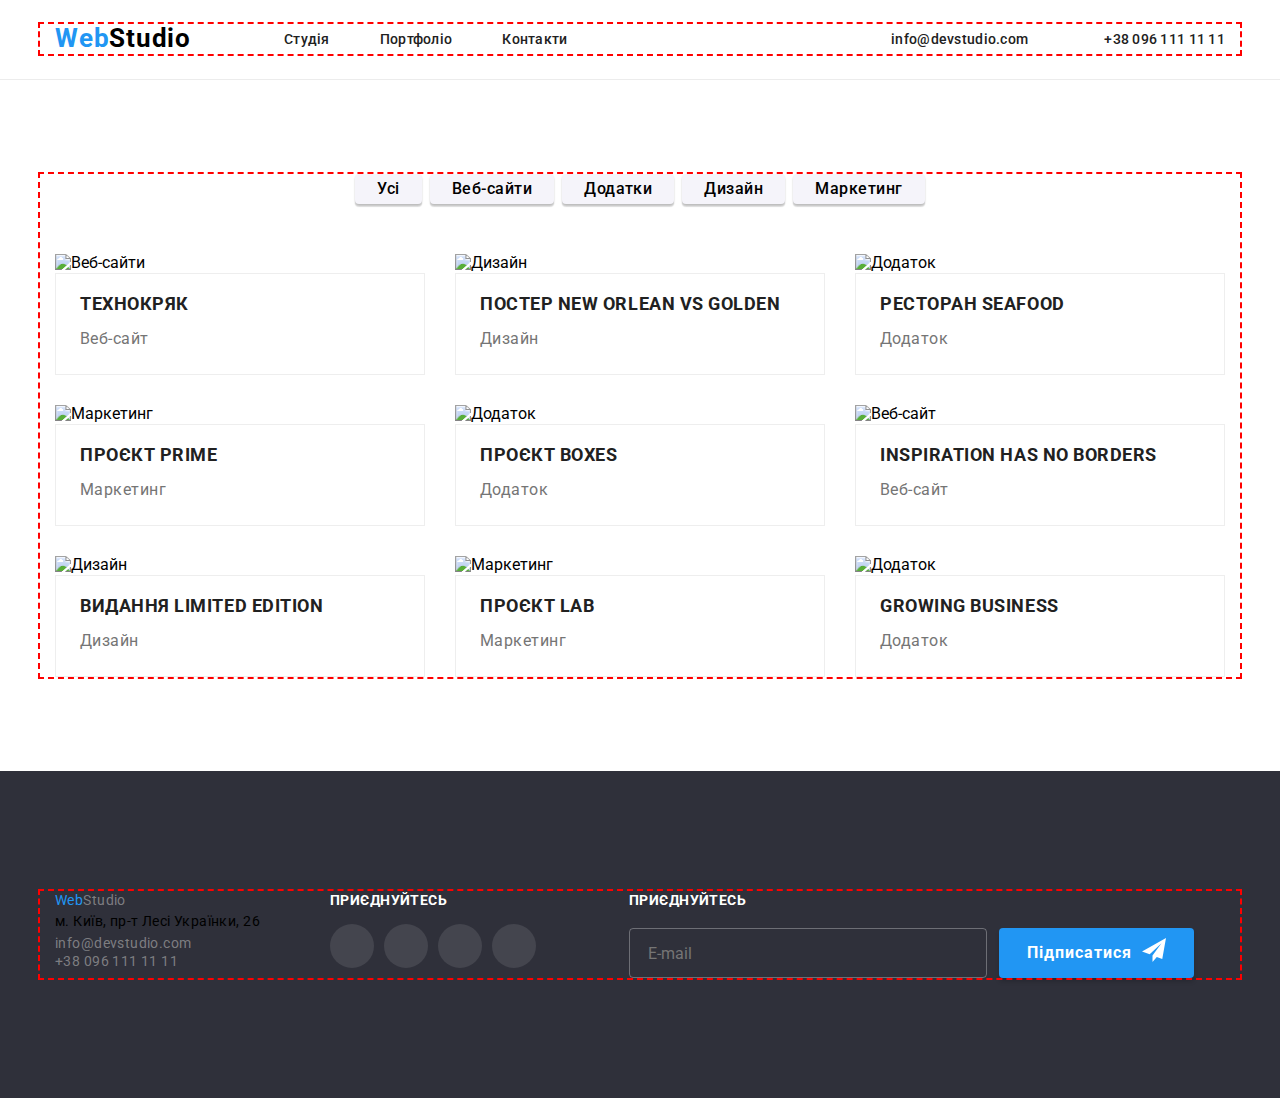
==== portfolio.html @ 76532c26 "add some updates for SASS" ====
<!DOCTYPE html>
<html lang="uk">
  <head>
    <meta charset="UTF-8" />
    <meta name="viewport" content="width=device-width, initial-scale=1.0" />
    <title>Document</title>

    <link rel="preconnect" href="https://fonts.googleapis.com" />
    <link rel="preconnect" href="https://fonts.gstatic.com" crossorigin />
    <link
      href="https://fonts.googleapis.com/css2?family=Raleway:ital,wght@0,700;1,700&display=swap"
      rel="stylesheet"
    />
    <link rel="preconnect" href="https://fonts.googleapis.com" />
    <link rel="preconnect" href="https://fonts.gstatic.com" crossorigin />
    <link
      href="https://fonts.googleapis.com/css2?family=Roboto:wght@400;500;700;900&display=swap"
      rel="stylesheet"
    />
    <link
      rel="stylesheet"
      href="https://cdnjs.cloudflare.com/ajax/libs/modern-normalize/1.1.0/modern-normalize.min.css"
    />
    <link rel="stylesheet"
      href="https://cdnjs.cloudflare.com/ajax/libs/modern-normalize/1.1.0/modern-normalize.min.css" />
    <!-- <link rel="stylesheet" href="./css/reset.css" />
    <link rel="stylesheet" href="./css/style.css" /> -->
    <link rel="stylesheet" href="./css/main.min.css">
  </head>
  <body>
    <!-- header -->
    <header class="header">
      <div class="container flex">
        <nav class="header-nav flex">
          <a href="./index.html" lang="en" class="header-logotip"
            ><span class="header-logotip-logo" id="website-link">Web</span>Studio</a
          >
          <ul class="header-list flex">
            <li class="header-item">
              <a href="./index.html" class="header-link">Студія</a>
            </li>
            <li class="header-item">
              <a href="./portfolio.html" class="header-link">Портфоліо</a>
            </li>
            <li class="header-item">
              <a href="#" class="header-link current">Контакти</a>
            </li>
          </ul>
        </nav>
        <ul class="header-contact flex" >
          <li class="header-contact-contacts">
            <svg width="16" height="12">
              <use
                href="./img/symbol-defs.svg#icon-envelope"
                class="header-email-icon"
              ></use>
            </svg>
            <a class="header-email" href="mailto:info@devstudio.com">info@devstudio.com</a>
          </li>
          <!--  -->
          <li class="header-contact-contacts">
            <svg width="16" height="12">
              <use
                href="./img/symbol-defs.svg#icon-smartphone"
                class="header-phone-icon"
              ></use>
            </svg>
            <a class="header-phone" href="tel:+380961111111">+38 096 111 11 11</a>
          </li>
        </ul>
      </div>
    </header>
    <!--  -->
    <main>
      <section class="our-projects section">
        <div class="container">
          <h2 hidden>our projects</h2>
          <ul class="buttons-list">
            <div>
            <li>
              <button type="button" class="buttons-list-items">
                Усі
              </button>
            </li>
            </div>
            <div>
            <li>
              <button type="button" class="buttons-list-items">
                Веб-сайти
              </button>
            </li>
            </div>
            <li>
              <button type="button" class="buttons-list-items">Додатки</button>
            </li>
            <li>
              <button type="button" class="buttons-list-items">Дизайн</button>
            </li>
            <li>
              <button type="button" class="buttons-list-items">
                Маркетинг
              </button>
            </li>
          </ul>
          <ul class="image-list">
            <!--  -->
              <li class="image-list-element">
                <div class="box">
                  <img
                  src="./img/technokryak.jpg"
                  alt="Веб-сайти"
                  class="image-list-items"
                />
                <div class="overlay">
                  <p class="overlay-paragraph">
                    Ресурс пропонує комплексні пропозиції з різним рівнем функціоналу та сервісів. Все це дозволить відвідувачу отримати вичерпні відомості про компанію чи приватну особу.
                  </p>
                  </div>
                </div>
                <div class="portfolio-info">
                  <h3 class="image-list-title">Технокряк</h3>
                  <p class="image-list-items-paragraph">Веб-сайт</p>
                </div>
              </li>
            <!--  -->
            <li class="image-list-element">
              <!--  -->
              <div class="box">
                <img
                src="./img/neworleanvsgs.jpg"
                alt="Дизайн"
                class="image-list-items"
              />
                <div class="overlay">
                <p class="overlay-paragraph">
                  Ресурс пропонує комплексні пропозиції з різним рівнем функціоналу та сервісів. Все це дозволить відвідувачу отримати вичерпні відомості про компанію чи приватну особу.
                </p>
                </div>
              </div>
              <!--  -->
              <div class="portfolio-info">
                <h3 class="image-list-title">Постер New Orlean vs Golden </h3>
                <p class="image-list-items-paragraph">Дизайн</p>
              </div>
            </li>
            <!--  -->
            <li class="image-list-element">
              <div class="box">
                <img
                src="./img/restourant.jpg"
                alt="Додаток"
                class="image-list-items"
              />
              <div class="overlay">
                <p class="overlay-paragraph">
                  Ресурс пропонує комплексні пропозиції з різним рівнем функціоналу та сервісів. Все це дозволить відвідувачу отримати вичерпні відомості про компанію чи приватну особу.
                </p>
                </div>
              </div>
              <div class="portfolio-info">
                <h3 class="image-list-title">Ресторан Seafood</h3>
                <p class="image-list-items-paragraph">Додаток</p>
              </div>
            </li>
           <!--  -->
            <li class="image-list-element">
              <div class="box">
                <img
                src="./img/projektprime.jpg"
                alt="Маркетинг"
                class="image-list-items"
              />
              <div class="overlay">
                <p class="overlay-paragraph">
                  Ресурс пропонує комплексні пропозиції з різним рівнем функціоналу та сервісів. Все це дозволить відвідувачу отримати вичерпні відомості про компанію чи приватну особу.
                </p>
                </div>
              </div>
              <div class="portfolio-info">
                <h3 class="image-list-title">Проєкт Prime</h3>
                <p class="image-list-items-paragraph">Маркетинг</p>
              </div>
            </li>
           <!--  -->
            <li class="image-list-element">
              <div class="box">
                <img
                src="./img/projektboxes.jpg"
                alt="Додаток"
                class="image-list-items"
              />
              <div class="overlay">
                <p class="overlay-paragraph">
                  Ресурс пропонує комплексні пропозиції з різним рівнем функціоналу та сервісів. Все це дозволить відвідувачу отримати вичерпні відомості про компанію чи приватну особу.
                </p>
                </div>
              </div>
              <div class="portfolio-info">
                <h3 class="image-list-title">Проєкт Boxes</h3>
                <p class="image-list-items-paragraph">Додаток</p>
              </div>
            </li>
           <!--  -->
              <li class="image-list-element">
                <div class="box">
                  <img
                  src="./img/noboaeders.jpg"
                  alt="Веб-сайт"
                  class="image-list-items"
                />
                <div class="overlay">
                  <p class="overlay-paragraph">
                    Ресурс пропонує комплексні пропозиції з різним рівнем функціоналу та сервісів. Все це дозволить відвідувачу отримати вичерпні відомості про компанію чи приватну особу.
                  </p>
                  </div>
                </div>
                <div class="portfolio-info">
                  <h3 class="image-list-title">Inspiration has no Borders</h3>
                  <p class="image-list-items-paragraph">Веб-сайт</p>
                </div>
              </li>
            <!--  -->
              <li class="image-list-element">
                <div class="box">
                  <img
                  src="./img/limitededition.jpg"
                  alt="Дизайн"
                  class="image-list-items"
                />
                <div class="overlay">
                  <p class="overlay-paragraph">
                    Ресурс пропонує комплексні пропозиції з різним рівнем функціоналу та сервісів. Все це дозволить відвідувачу отримати вичерпні відомості про компанію чи приватну особу.
                  </p>
                  </div>
                </div>
                <div class="portfolio-info">
                  <h3 class="image-list-title">Видання Limited Edition</h3>
                  <p class="image-list-items-paragraph">Дизайн</p>
                </div>
              </li>
            <!--  -->
              <li class="image-list-element">
                <div class="box">
                  <img
                  src="./img/projektlab.jpg"
                  alt="Маркетинг"
                  class="image-list-items"
                />
                <div class="overlay">
                  <p class="overlay-paragraph">
                    Ресурс пропонує комплексні пропозиції з різним рівнем функціоналу та сервісів. Все це дозволить відвідувачу отримати вичерпні відомості про компанію чи приватну особу.
                  </p>
                  </div>
                </div>
                <div class="portfolio-info">
                  <h3 class="image-list-title">Проєкт LAB</h3>
                  <p class="image-list-items-paragraph">Маркетинг</p>
                </div>
              </li>
            <!--  -->
              <li class="image-list-element">
                <div class="box">
                  <img
                  src="./img/growingbusiness.jpg"
                  alt="Додаток"
                  class="image-list-items"
                />
                <div class="overlay">
                  <p class="overlay-paragraph">
                    Ресурс пропонує комплексні пропозиції з різним рівнем функціоналу та сервісів. Все це дозволить відвідувачу отримати вичерпні відомості про компанію чи приватну особу.
                  </p>
                  </div>
                </div>
                <div class="portfolio-info">
                  <h3 class="image-list-title">Growing Business</h3>
                  <p class="image-list-items-paragraph">Додаток</p>
              </li>
            </div>
            <!--  -->
          </ul>
        </div>
      </section>
    </main>
    <footer class="footer">
      <footer class="footer">
        <div class="container">
          <div class="footer-wrapper">
            <div>
              <a
                href="./index.html"
                lang="en"
                class="footer-second-link"
                id="website-link"
                ><span class="header-logotip-logo">Web</span>Studio</a
              >
              <address>
                <p class="footer-adress">м. Київ, пр-т Лесі Українки, 26</p>
                <a href="mailto:info@devstudio.com" class="footer-adress-contacts"
                  >info@devstudio.com</a
                ><br />
                <a href="tel:+380961111111" class="footer-adress-contacts"
                  >+38 096 111 11 11</a
                >
              </address>
            </div>
            <!--  -->
            <div class="footer-wrapper-second-part">
              <h2 class="footer-h2">приєднуйтесь</h2>
              <ul class="icon-list">
                <li class="icon-list-element">
                  <svg width="20" height="20" class="svg-item">
                    <use
                      href="./img/symbol-defs.svg#icon-instagram"
                      class="icon-svg"
                    ></use>
                  </svg>
                </li>
                <li class="icon-list-element">
                  <svg width="20" height="20" class="svg-item">
                    <use
                      href="./img/symbol-defs.svg#icon-facebook"
                      class="icon-svg"
                    ></use>
                  </svg>
                </li>
                <li class="icon-list-element">
                  <svg width="20" height="20" class="svg-item">
                    <use
                      href="./img/symbol-defs.svg#icon-linkedin"
                      class="icon-svg"
                    ></use>
                  </svg>
                </li>
                <li class="icon-list-element">
                  <svg width="20" height="20" class="svg-item">
                    <use
                      href="./img/symbol-defs.svg#icon-twitter"
                      class="icon-svg"
                    ></use>
                  </svg>
                </li>
              </ul>
            </div>
            <!--  -->
            <div class="footer-wrapper-style">
              <h2 class="footer-wrapper-style-form-h2">приєднуйтесь</h2>
              <div class="footer-scndwrapper">
              <form action="subscribe_form" class="footer-wrapper-subscribe-form">
                <label for="email">
                  <input type="text" name="email" placeholder="E-mail" class="footer-wrapper-subscribe-form-input">
                </label>
              </form>
              <button class="footer-wrapper-style-btn">   
                Підписатися
                <svg width="24" height="24" viewBox="0 0 24 24" fill="none" xmlns="http://www.w3.org/2000/svg">
                  <path d="M24 0L0 13.5L7.66994 16.3407L19.5 5.25002L10.5017 17.3896L10.509 17.3923L10.5 17.3896V24.0001L14.8013 18.982L20.2501 21.0001L24 0Z" fill="white" />
                </svg>
              </button>
            </div>
            </div>
          </div>
        </div>
    </footer>
    <script src="./JS/modal.js"></script>
  </body>
</html>
---- css/main.min.css ----
h1,h2,h3,h4,p{margin:0}ul{margin:0;padding:0;list-style-type:none}address{font-style:normal}img{display:block}input:focus,button:focus,textarea:focus,select:focus{outline:none}body{font-family:"Roboto",sans-serif}h4{font-weight:500;font-size:16px;letter-spacing:.03em;color:#212121}img{display:block;max-width:100%;height:auto}.section{padding-top:94px;padding-bottom:94px}.flex{display:flex}a{text-decoration:none}button{cursor:pointer}footer a{font-weight:400;font-size:14px;line-height:1,71;letter-spacing:.03em;color:rgba(179,179,179,.6)}.container{width:1200px;padding:0 15px;outline:2px dashed red;margin:0 auto}.our-classes-list{display:flex;justify-content:space-between}.our-classes-list-item{position:relative}.our-classes-list-item-title{bottom:0;width:100%;padding:27px 0;text-align:center;position:absolute;color:#fff;background:rgba(47,48,58,.8);font-weight:700;font-size:14px;letter-spacing:.03em;text-transform:uppercase;margin:0}.work-title{padding-bottom:50px}.header{padding-top:24px;padding-bottom:25px;border-bottom:1px solid #ececec}.header-list{margin-right:93px;display:flex;align-items:center;gap:50px;position:relative;transition:color 250ms cubic-bezier(0.4, 0, 0.2, 1)}.header-logotip{margin-right:93px;font-family:var(--second-family);font-weight:700;font-size:26px;letter-spacing:.03em;color:#000;text-decoration:none}.header-logotip-logo{color:#2196f3}.header-phone,.header-email{font-family:"Roboto",sans-serif;font-weight:500;font-size:14px;letter-spacing:.02em;color:#212121;transition:color 250ms cubic-bezier(0.4, 0, 0.2, 1)}.header-item{position:relative;transition:color 250ms cubic-bezier(0.4, 0, 0.2, 1)}.header-item::after{content:"";position:absolute;top:46px;transform:scale(0);height:4px;display:block;background:#2196f3;border-radius:2px;transition:transform 250ms cubic-bezier(0.4, 0, 0.2, 1)}.header-item:hover::after{transform:scale(1)}.header-contact{margin-left:auto;align-items:center;gap:50px;display:flex}.header-contact-contacts{display:flex;gap:10px;align-items:center;transition:color 250ms cubic-bezier(0.4, 0, 0.2, 1);transition:fill 250ms cubic-bezier(0.4, 0, 0.2, 1)}.header-contact-contacts:hover svg,.header-contact-contacts:hover a{fill:#2196f3;color:#2196f3;transition:color 250ms cubic-bezier(0.4, 0, 0.2, 1);transition:fill 250ms cubic-bezier(0.4, 0, 0.2, 1)}.header-link{font-family:"Roboto",sans-serif;font-weight:500;font-size:14px;letter-spacing:.02em;color:#212121;text-decoration:none;position:relative;transition:transform 250ms cubic-bezier(0.4, 0, 0.2, 1)}.header-link::after{content:"";position:absolute;bottom:-4px;left:0;width:100%;height:4px;background:#2196f3;border-radius:2px;transform:scale(0);transform-origin:bottom left;transition:transform 250ms cubic-bezier(0.4, 0, 0.2, 1);top:46px;left:0;bottom:0}.header-link:hover::after{transform:scale(1);transition:transform 250ms cubic-bezier(0.4, 0, 0.2, 1)}.header-link:hover{color:#2196f3;transition:transform 250ms cubic-bezier(0.4, 0, 0.2, 1)}.section-title{padding-top:200px;padding-bottom:200px;margin-left:auto;margin-right:auto;text-align:center;width:100%;background-image:linear-gradient(rgba(47, 48, 58, 0.4) 0%, rgba(130, 132, 160, 0.4) 100%),url(../img/background.jpg);background-repeat:no-repeat;background-size:cover;background-position:center}.section-title-button{padding:10px 32px;border:0;border-radius:4px;min-width:216px;font-weight:700;font-size:16px;line-height:1,87;letter-spacing:.06em;text-align:center;color:#fff;box-shadow:0 4px 4px 0 rgba(0,0,0,.15);background:#2196f3}.section-title-title{margin-bottom:30px;color:#fff;font-weight:900;font-size:44px;line-height:1,36;letter-spacing:.06em;text-transform:uppercase;text-align:center}.features{padding-top:94px}.features-list{display:flex;gap:30px;justify-content:center}.features-list-first-item{font-weight:400;font-size:14px;line-height:171%;letter-spacing:.03em;color:#757575}.features-list-first-item::before{content:"";display:block;height:120px;background-color:#f5f4fa;background-image:url(../img/first-before-element-all.svg);background-repeat:no-repeat;background-position:center;border-radius:4px}.features-list-second-item{font-weight:400;font-size:14px;line-height:171%;letter-spacing:.03em;color:#757575}.features-list-second-item::before{content:"";display:block;height:120px;background-color:#f5f4fa;background-image:url(../img/second-before-element.svg);background-repeat:no-repeat;background-position:center;border-radius:4px}.features-list-third-item{font-weight:400;font-size:14px;line-height:171%;letter-spacing:.03em;color:#757575}.features-list-third-item::before{content:"";display:block;height:120px;background-color:#f5f4fa;background-image:url(../img/third-before-element.svg);background-repeat:no-repeat;background-position:center;border-radius:4px}.features-list-fourth-item{font-weight:400;font-size:14px;line-height:171%;letter-spacing:.03em;color:#757575}.features-list-fourth-item::before{content:"";display:block;height:120px;background-color:#f5f4fa;background-image:url(../img/fourth-before-element.svg);background-repeat:no-repeat;background-position:center;border-radius:4px}.features-title{margin-top:30px;margin-bottom:10px;font-family:"Roboto",sans-serif;font-weight:700;font-size:14px;letter-spacing:.03em;text-transform:uppercase}.features-paragraph{width:270px;font-family:"Roboto",sans-serif;font-weight:400;font-size:14px;line-height:1,71;letter-spacing:.03em}h3{margin-bottom:10px;font-weight:700;font-size:14px;letter-spacing:.03em;text-transform:uppercase;color:#212121}.team-section{padding-bottom:94px;padding-top:94px;background-color:#f5f4fa}.team-section-list{display:flex;justify-content:space-between;gap:30px;flex-basis:calc((100% - 90px)/4)}.team-section-list-item{font-weight:400;font-size:16px;letter-spacing:.03em;color:#757575}.team-section-list-item-first-person,.team-section-list-item-second-person,.team-section-list-item-third-person,.team-section-list-item-fourth-person{padding-bottom:30px;display:flex;flex-direction:column;background-color:#fff;box-shadow:0 2px 1px 0 rgba(0,0,0,.2),0 1px 1px 0 rgba(0,0,0,.14),0 1px 3px 0 rgba(0,0,0,.12);border-radius:0 0 4px 4px;display:flex}.team-section-title{margin-top:30px;text-align:center}.team-section-paragraph{margin-top:10px;text-align:center}.footer-adress{font-weight:400;font-size:14px;line-height:171%;letter-spacing:.03em}.icons-list{margin-top:16px;display:flex;justify-content:center;justify-content:space-evenly}.icons-list .icons-list-element:nth-child(n+1){display:flex;justify-content:center;align-items:center;fill:#afb1b8;width:44px;height:44px;border-radius:90px;background-color:rgba(0,0,0,0);transition:fill 250ms cubic-bezier(0.4, 0, 0.2, 1);transition:background-color 250ms cubic-bezier(0.4, 0, 0.2, 1)}.icons-list .icons-list-element:nth-child(n+1):hover{transition:fill 250ms cubic-bezier(0.4, 0, 0.2, 1);transition:background-color 250ms cubic-bezier(0.4, 0, 0.2, 1);fill:#fff;background-color:#2196f3}.clients-section{padding-top:94px;padding-bottom:94px}.clients-section-list{display:flex;justify-content:center;gap:30px}.clients-section-list-item-first,.clients-section-list-item-second,.clients-section-list-item-third,.clients-section-list-item-fourth,.clients-section-list-item-fivth,.clients-section-list-item-last{display:flex;align-items:center;justify-content:center;fill:#afb1b8;width:170px;height:92px;border:1px solid #afb1b8;border-radius:4px;transition:border 250ms cubic-bezier(0.4, 0, 0.2, 1)}.clients-section-list-item-first:hover,.clients-section-list-item-second:hover,.clients-section-list-item-third:hover,.clients-section-list-item-fourth:hover,.clients-section-list-item-fivth:hover,.clients-section-list-item-last:hover{fill:#2196f3;border:1px solid #2196f3;transition:border 250ms cubic-bezier(0.4, 0, 0.2, 1)}.clients-section-title{margin-bottom:50px;font-family:"Roboto",sans-serif;font-weight:700;font-size:36px;letter-spacing:.03em;text-align:center;color:#212121}.transform-style-svg{transition:fill 250ms cubic-bezier(0.4, 0, 0.2, 1)}.icon-list{gap:10px;margin-top:16px;display:flex}.icon-list-element{display:flex;justify-content:center;align-items:center;fill:#afb1b8;width:44px;height:44px;border-radius:90px;background-color:rgba(255,255,255,.1)}.icon-list-element:hover{fill:#fff;background-color:#2196f3}footer{padding-top:60px;padding-bottom:60px;background-color:#2f303a}footer-second-link{display:inline-block;padding-bottom:20px;font-family:"Raleway",sans-serif;font-weight:700;font-size:26px;letter-spacing:.03em;color:#fff;text-decoration:none;font-family:"Raleway",sans-serif}.footer-wrapper{align-items:baseline;display:flex}.footer-wrapper-second-part{margin-left:70px;margin-right:93px;display:flex;flex-direction:column;align-items:flex-start}.footer-wrapper-style{display:flex;flex-direction:column;align-items:flex-start}.footer-wrapper-style-btn{display:flex;gap:10px;padding:10px 28px;border:none;border-radius:4px;box-shadow:0 4px 4px 0 rgba(0,0,0,.15);background:#2196f3;font-family:"Roboto",sans-serif;font-weight:700;font-size:16px;line-height:187%;letter-spacing:.06em;color:#fff;animation-name:scale;animation-duration:5000ms;animation-timing-function:linear;animation-iteration-count:infinite;animation-direction:alternate}.footer-wrapper-style-form-h2{margin-bottom:20px;font-family:"Roboto",sans-serif;font-weight:700;font-size:14px;letter-spacing:.03em;text-transform:uppercase;color:#fff}.footer-wrapper-subscribe-form{padding-top:15px;padding-bottom:15px;padding-left:16px;margin-right:12px;border:1px solid rgba(255,255,255,.3);border-radius:4px;width:358px;height:50px}.footer-wrapper-subscribe-form-input{background-color:rgba(0,0,0,0);border:none}.footer-h2{font-family:"Roboto",sans-serif;font-weight:700;font-size:14px;letter-spacing:.03em;text-transform:uppercase;color:#fff}.footer-scndwrapper{display:flex}.footer-form-wrapper{margin-bottom:30px;display:flex;align-items:center;justify-content:center;gap:7px}@keyframes scale{0%{transform:scale(1);background:#2196f3}50%{transform:scale(1.1);background:rgba(30,136,223,.9333333333)}100%{transform:scale(1);background:#2196f3}}.buttons-list{margin-bottom:50px;display:flex;justify-content:center;gap:8px}.buttons-list-items{padding:6px 22px;border:none;background-color:#f5f4fa;border-radius:4px;font-family:var(--font-family);letter-spacing:.03em;line-height:1,62;font-size:16px;font-weight:500;box-shadow:0 2px 2px 0 rgba(0,0,0,.12),0 1px 2px 0 rgba(0,0,0,.08),0 3px 1px 0 rgba(0,0,0,.1);-moz-column-gap:30px;column-gap:30px;transition:background-color 250ms cubic-bezier(0.4, 0, 0.2, 1);transition:color 250ms cubic-bezier(0.4, 0, 0.2, 1)}.buttons-list-items:hover{background-color:#2196f3;color:#fff;box-shadow:0 2px 2px 0 rgba(0,0,0,.12),0 1px 2px 0 rgba(0,0,0,.08),0 3px 1px 0 rgba(0,0,0,.1);transition:background-color 250ms cubic-bezier(0.4, 0, 0.2, 1);transition:color 250ms cubic-bezier(0.4, 0, 0.2, 1)}.image-list{display:flex;flex-wrap:wrap;gap:30px}.image-list-items{display:flex}.image-list-items-paragraph{margin-left:24px;font-family:"Roboto",sans-serif;font-weight:400;font-size:16px;line-height:187%;letter-spacing:.03em;color:#757575}.image-list-title{margin-left:24px;margin-top:20px;font-family:"Roboto",sans-serif;font-weight:700;font-size:18px;flex-basis:calc(100% - 180px)/6}.image-list-element{width:370px;display:flex;flex-direction:column}.image-list-element:hover{box-shadow:1px 4px 6px 0 rgba(0,0,0,.16),0 4px 4px 0 rgba(0,0,0,.06),0 1px 1px 0 rgba(0,0,0,.12)}.portfolio-info{border:1px solid #eee;flex-grow:1;padding-bottom:20px}.image-list-element .box{position:relative;overflow:hidden}.overlay{width:100%;height:100%;background-color:rgba(33,150,243,.9);margin:0;padding:63px 24px;position:absolute;top:0;left:0;transform:translateY(100%);transition:transform 250ms ease}.overlay-paragraph{font-family:"Roboto",sans-serif;font-weight:400;font-size:18px;line-height:156%;letter-spacing:.03em;color:#fff}.image-list-element:hover .overlay{transform:translateY(0%)}.backdrop{position:fixed;width:100%;height:100%;background-color:rgba(0,0,0,.423);top:0;left:0;opacity:1;visibility:visible;transition:opacity 500ms}.modal{padding-top:8px;padding-bottom:40px;padding-left:40px;padding-right:40px;border-radius:4px;position:absolute;top:50%;left:50%;background-color:#fff;width:528px;height:581px;transition:transform 250ms cubic-bezier(0.4, 0, 0.2, 1),transform 250ms cubic-bezier(0.4, 0, 0.2, 1),transform 250ms cubic-bezier(0.4, 0, 0.2, 1);transform:translate(-50%, -50%) scale(1) rotate(360deg)}.backdrop.is-hidden{opacity:0;pointer-events:none;visibility:hidden}.backdrop.is-hidden .modal{transition:transform 250ms cubic-bezier(0.4, 0, 0.2, 1),transform 250ms cubic-bezier(0.4, 0, 0.2, 1);transform:translate(-50%, -50%) scale(0, 7)}.modal-close{display:block;margin-left:auto;border:none;border-radius:100%;background-color:#fff;border:1px solid rgba(0,0,0,.1);stroke:rgba(0,0,0,.1)}.form-title{margin-bottom:12px;width:448px;font-family:"Roboto",sans-serif;font-weight:700;font-size:20px;letter-spacing:.03em;text-align:center;color:#212121}.modal-close:hover .cross-svg{fill:#2196f3}.submit-btn{padding:10px 52px;display:block;margin:0 auto;border:none;background-color:#2196f3;border-radius:4px;font-family:"Roboto",sans-serif;font-weight:700;font-size:16px;box-shadow:0 4px 4px 0 rgba(0,0,0,.15);background:#2196f3;line-height:187%;letter-spacing:.06em;color:#fff}.accepting-form{display:flex;justify-content:center;align-items:center;gap:7px}.accepting{text-decoration:underline;-webkit-text-decoration-skip-ink:none;text-decoration-skip-ink:none;color:#2196f3}.text-area{margin-top:4px;margin-bottom:20px;width:100%;padding:12px 16px;height:96px;resize:none;font-family:"Roboto",sans-serif;font-weight:400;font-size:12px;letter-spacing:.01em;color:rgba(117,117,117,.5);border:1px solid rgba(33,33,33,.2);border-radius:4px}.placeholder-name,.placeholder-email,.placeholder-number{width:100%;height:40px;padding:0 12px 0 36px;margin-top:4px;font-family:"Roboto",sans-serif;font-weight:700;font-size:14px;letter-spacing:-0.02em;color:#bbb;border:1px solid rgba(33,33,33,.2);border-radius:4px;transition:border 250ms cubic-bezier(0.4, 0, 0.2, 1)}.placeholder-name:hover,.placeholder-name:focus{border:1px solid #2196f3;transition:border 250ms cubic-bezier(0.4, 0, 0.2, 1)}.placeholder-email:hover,.placeholder-email:focus{border:1px solid #2196f3;transition:border 250ms cubic-bezier(0.4, 0, 0.2, 1)}.placeholder-number:hover,.placeholder-number:focus{border:1px solid #2196f3;transition:border 250ms cubic-bezier(0.4, 0, 0.2, 1)}.name-label:focus-within .contact-svg,.phone-label:focus-within .phone-svg,.email-label:focus-within .email-svg{fill:#2196f3}.paragraph-form-wrapper{display:flex;justify-content:flex-start;font-family:"Roboto",sans-serif;font-weight:400;font-size:12px;letter-spacing:.01em;color:#757575}.last-form-paragraph{font-family:"Roboto",sans-serif;font-weight:400;font-size:14px;line-height:171%;letter-spacing:.03em;color:#757575}.email-label,.phone-label,.name-label,.text-area-label{font-family:"Roboto",sans-serif;font-weight:400;font-size:12px;letter-spacing:.01em;color:#757575}.label-title-p{margin-bottom:4px;font-family:"Roboto",sans-serif;font-weight:400;font-size:12px;letter-spacing:.01em;color:#757575}.js-forma{display:flex;flex-direction:column;gap:10px}.close-btn{position:relative;left:32px}.div-form-position{position:relative}.contact-svg,.phone-svg,.email-svg{position:absolute;top:33px;left:12px}/*# sourceMappingURL=main.min.css.map */
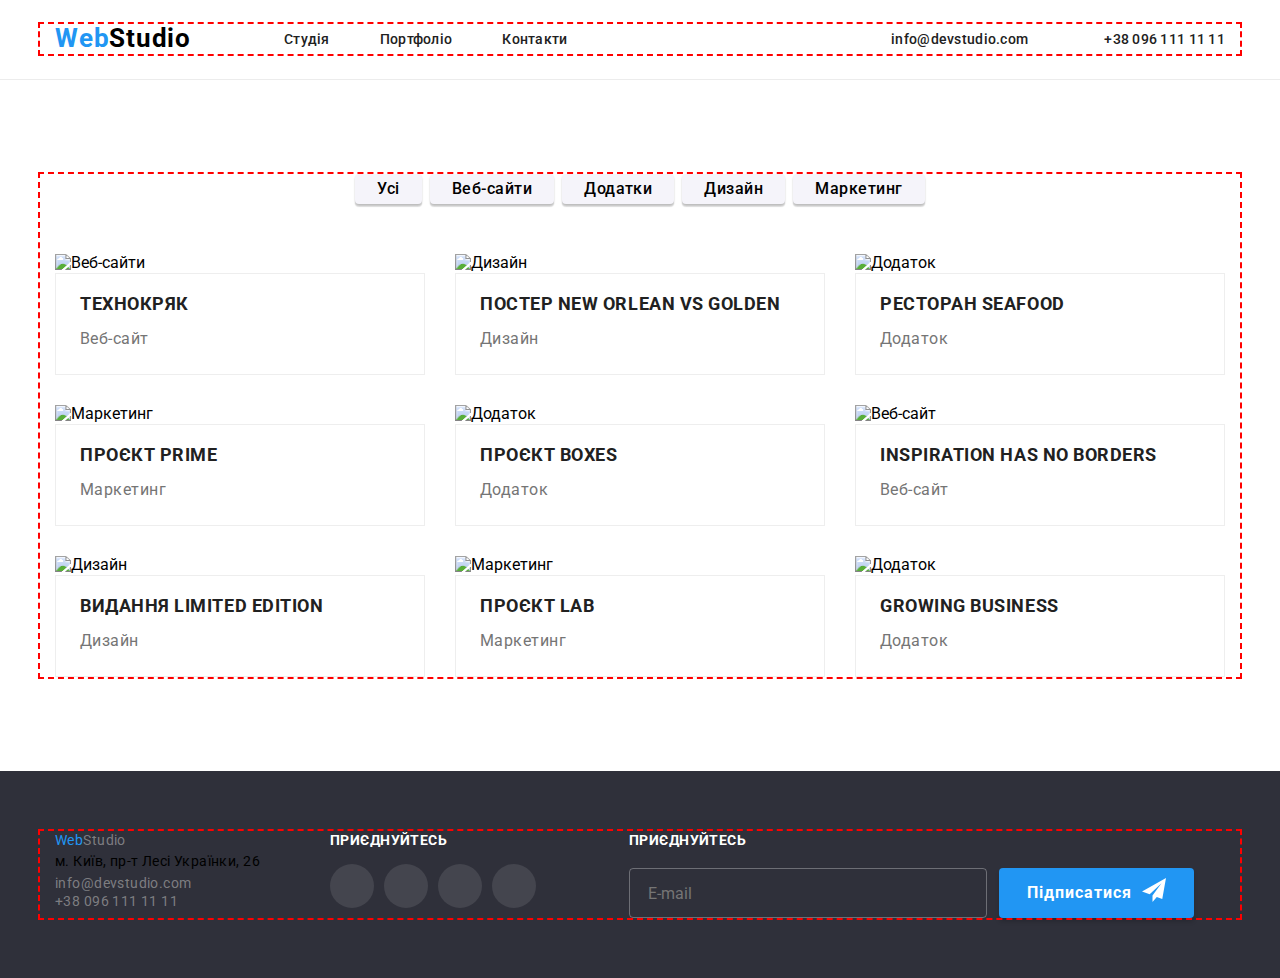
==== commit ecc8fbf6: "I have just fixed bug in footer" ====
--- a/portfolio.html
+++ b/portfolio.html
@@ -282,7 +282,6 @@
       </section>
     </main>
     <footer class="footer">
-      <footer class="footer">
         <div class="container">
           <div class="footer-wrapper">
             <div>
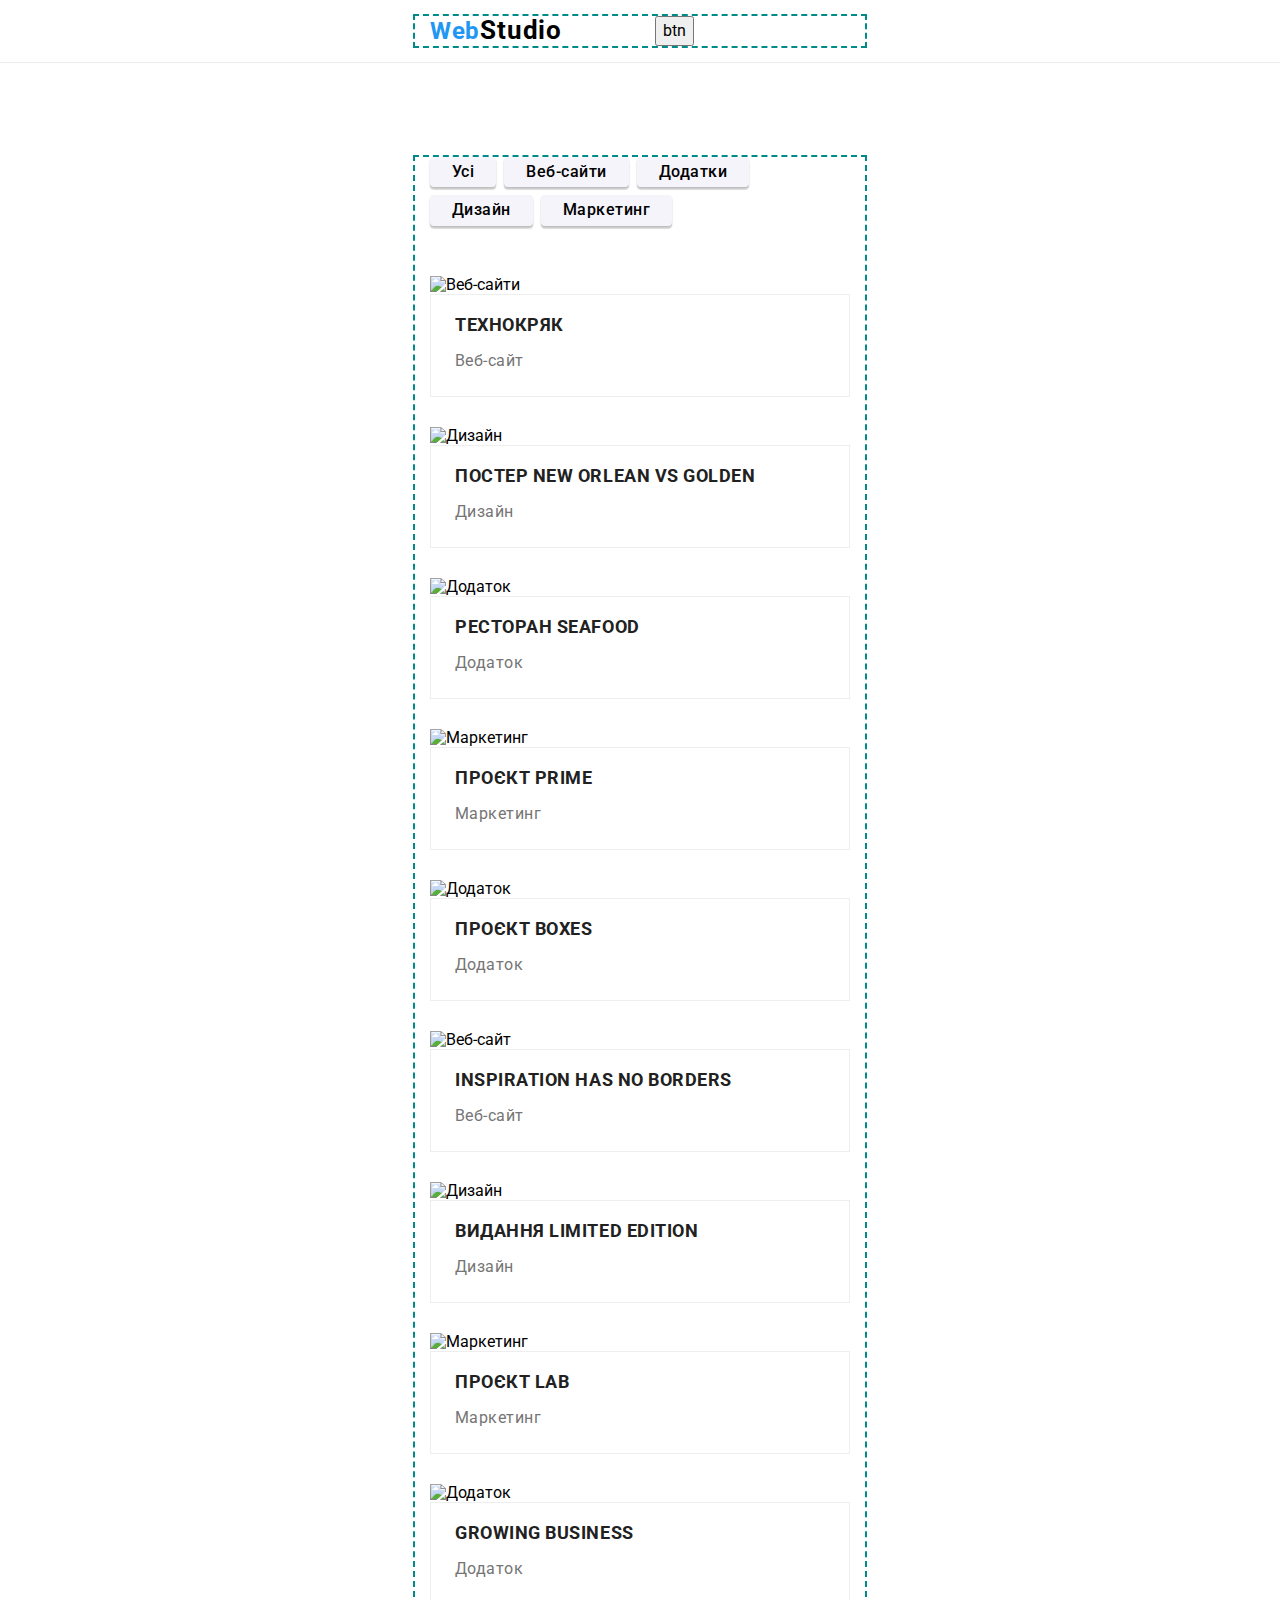
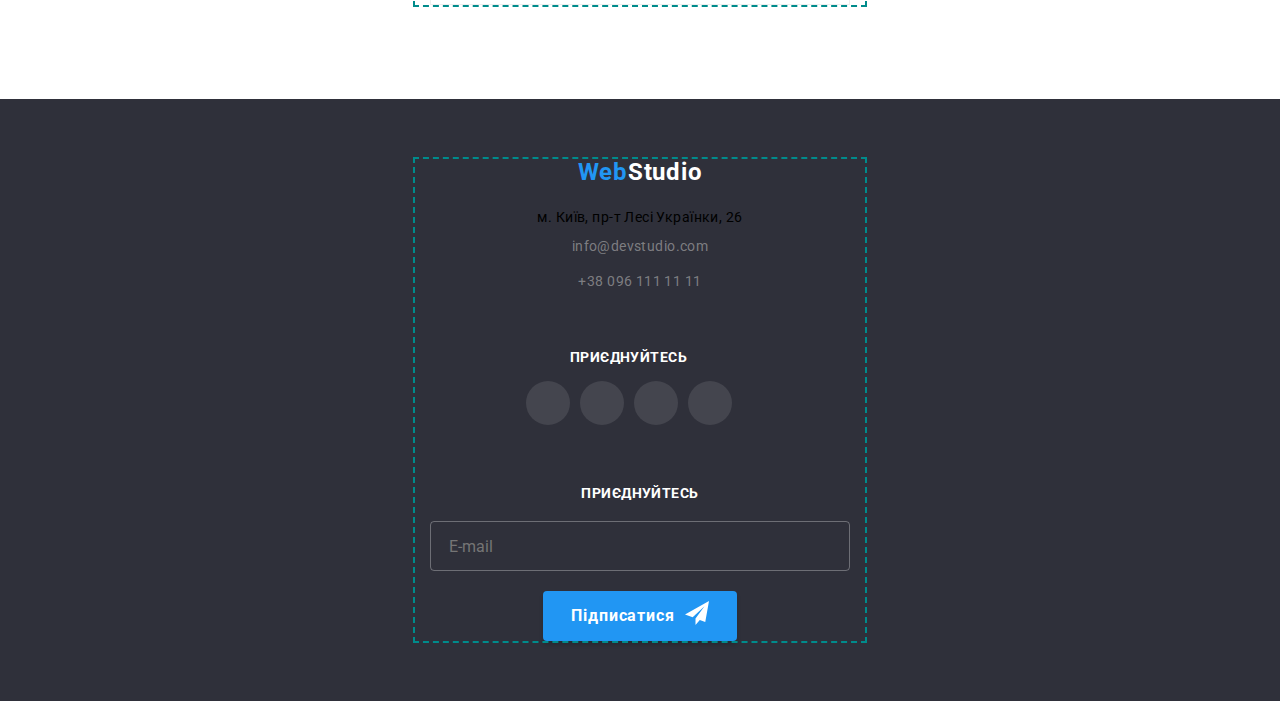
==== commit 74e469f4: "mobile version" ====
--- a/portfolio.html
+++ b/portfolio.html
@@ -3,26 +3,17 @@
   <head>
     <meta charset="UTF-8" />
     <meta name="viewport" content="width=device-width, initial-scale=1.0" />
-    <title>Document</title>
-
+    <title>WebStudio</title>
     <link rel="preconnect" href="https://fonts.googleapis.com" />
     <link rel="preconnect" href="https://fonts.gstatic.com" crossorigin />
     <link
-      href="https://fonts.googleapis.com/css2?family=Raleway:ital,wght@0,700;1,700&display=swap"
-      rel="stylesheet"
-    />
-    <link rel="preconnect" href="https://fonts.googleapis.com" />
-    <link rel="preconnect" href="https://fonts.gstatic.com" crossorigin />
-    <link
-      href="https://fonts.googleapis.com/css2?family=Roboto:wght@400;500;700;900&display=swap"
+      href="https://fonts.googleapis.com/css2?family=Raleway:wght@700&family=Roboto:wght@400;500;700;900&display=swap"
       rel="stylesheet"
     />
     <link
       rel="stylesheet"
       href="https://cdnjs.cloudflare.com/ajax/libs/modern-normalize/1.1.0/modern-normalize.min.css"
     />
-    <link rel="stylesheet"
-      href="https://cdnjs.cloudflare.com/ajax/libs/modern-normalize/1.1.0/modern-normalize.min.css" />
     <!-- <link rel="stylesheet" href="./css/reset.css" />
     <link rel="stylesheet" href="./css/style.css" /> -->
     <link rel="stylesheet" href="./css/main.min.css">
@@ -33,7 +24,7 @@
       <div class="container flex">
         <nav class="header-nav flex">
           <a href="./index.html" lang="en" class="header-logotip"
-            ><span class="header-logotip-logo" id="website-link">Web</span>Studio</a
+            ><span class="header-logotip-logo">Web</span>Studio</a
           >
           <ul class="header-list flex">
             <li class="header-item">
@@ -46,6 +37,7 @@
               <a href="#" class="header-link current">Контакти</a>
             </li>
           </ul>
+          <button class="header-btn">btn</button>
         </nav>
         <ul class="header-contact flex" >
           <li class="header-contact-contacts">
@@ -281,84 +273,85 @@
         </div>
       </section>
     </main>
+    <!-- footer -->
     <footer class="footer">
-        <div class="container">
-          <div class="footer-wrapper">
-            <div>
-              <a
-                href="./index.html"
-                lang="en"
-                class="footer-second-link"
-                id="website-link"
-                ><span class="header-logotip-logo">Web</span>Studio</a
+      <div class="container">
+        <div class="footer-wrapper">
+          <div class="infos-list">
+            <a
+              href="./index.html"
+              lang="en"
+              class="footer-second-link"
+              id="website-link"
+              ><span class="header-logotip-logo">Web</span>Studio</a
+            >
+            <address class="address-footer">
+              <p class="footer-adress">м. Київ, пр-т Лесі Українки, 26</p>
+              <a href="mailto:info@devstudio.com" class="footer-adress-contacts"
+                >info@devstudio.com</a
+              ><br />
+              <a href="tel:+380961111111" class="footer-adress-contacts"
+                >+38 096 111 11 11</a
               >
-              <address>
-                <p class="footer-adress">м. Київ, пр-т Лесі Українки, 26</p>
-                <a href="mailto:info@devstudio.com" class="footer-adress-contacts"
-                  >info@devstudio.com</a
-                ><br />
-                <a href="tel:+380961111111" class="footer-adress-contacts"
-                  >+38 096 111 11 11</a
-                >
-              </address>
-            </div>
-            <!--  -->
-            <div class="footer-wrapper-second-part">
-              <h2 class="footer-h2">приєднуйтесь</h2>
-              <ul class="icon-list">
-                <li class="icon-list-element">
-                  <svg width="20" height="20" class="svg-item">
-                    <use
-                      href="./img/symbol-defs.svg#icon-instagram"
-                      class="icon-svg"
-                    ></use>
-                  </svg>
-                </li>
-                <li class="icon-list-element">
-                  <svg width="20" height="20" class="svg-item">
-                    <use
-                      href="./img/symbol-defs.svg#icon-facebook"
-                      class="icon-svg"
-                    ></use>
-                  </svg>
-                </li>
-                <li class="icon-list-element">
-                  <svg width="20" height="20" class="svg-item">
-                    <use
-                      href="./img/symbol-defs.svg#icon-linkedin"
-                      class="icon-svg"
-                    ></use>
-                  </svg>
-                </li>
-                <li class="icon-list-element">
-                  <svg width="20" height="20" class="svg-item">
-                    <use
-                      href="./img/symbol-defs.svg#icon-twitter"
-                      class="icon-svg"
-                    ></use>
-                  </svg>
-                </li>
-              </ul>
-            </div>
-            <!--  -->
-            <div class="footer-wrapper-style">
-              <h2 class="footer-wrapper-style-form-h2">приєднуйтесь</h2>
-              <div class="footer-scndwrapper">
-              <form action="subscribe_form" class="footer-wrapper-subscribe-form">
-                <label for="email">
-                  <input type="text" name="email" placeholder="E-mail" class="footer-wrapper-subscribe-form-input">
-                </label>
-              </form>
-              <button class="footer-wrapper-style-btn">   
-                Підписатися
-                <svg width="24" height="24" viewBox="0 0 24 24" fill="none" xmlns="http://www.w3.org/2000/svg">
-                  <path d="M24 0L0 13.5L7.66994 16.3407L19.5 5.25002L10.5017 17.3896L10.509 17.3923L10.5 17.3896V24.0001L14.8013 18.982L20.2501 21.0001L24 0Z" fill="white" />
+            </address>
+          </div>
+          <!--  -->
+          <div class="footer-wrapper-second-part">
+            <h2 class="footer-h2">приєднуйтесь</h2>
+            <ul class="icon-list">
+              <li class="icon-list-element">
+                <svg width="20" height="20" class="svg-item">
+                  <use
+                    href="./img/symbol-defs.svg#icon-instagram"
+                    class="icon-svg"
+                  ></use>
                 </svg>
-              </button>
-            </div>
-            </div>
+              </li>
+              <li class="icon-list-element">
+                <svg width="20" height="20" class="svg-item">
+                  <use
+                    href="./img/symbol-defs.svg#icon-facebook"
+                    class="icon-svg"
+                  ></use>
+                </svg>
+              </li>
+              <li class="icon-list-element">
+                <svg width="20" height="20" class="svg-item">
+                  <use
+                    href="./img/symbol-defs.svg#icon-linkedin"
+                    class="icon-svg"
+                  ></use>
+                </svg>
+              </li>
+              <li class="icon-list-element">
+                <svg width="20" height="20" class="svg-item">
+                  <use
+                    href="./img/symbol-defs.svg#icon-twitter"
+                    class="icon-svg"
+                  ></use>
+                </svg>
+              </li>
+            </ul>
+          </div>
+          <!--  -->
+          <div class="footer-wrapper-style">
+            <h2 class="footer-wrapper-style-form-h2">приєднуйтесь</h2>
+            <div class="footer-scndwrapper">
+            <form action="subscribe_form" class="footer-wrapper-subscribe-form">
+              <label for="email">
+                <input type="text" name="email" placeholder="E-mail" class="footer-wrapper-subscribe-form-input">
+              </label>
+            </form>
+            <button class="footer-wrapper-style-btn">   
+              Підписатися
+              <svg width="24" height="24" viewBox="0 0 24 24" fill="none" xmlns="http://www.w3.org/2000/svg">
+                <path d="M24 0L0 13.5L7.66994 16.3407L19.5 5.25002L10.5017 17.3896L10.509 17.3923L10.5 17.3896V24.0001L14.8013 18.982L20.2501 21.0001L24 0Z" fill="white" />
+              </svg>
+            </button>
+          </div>
           </div>
         </div>
+      </div>
     </footer>
     <script src="./JS/modal.js"></script>
   </body>
--- a/css/main.min.css
+++ b/css/main.min.css
@@ -1 +1 @@
-h1,h2,h3,h4,p{margin:0}ul{margin:0;padding:0;list-style-type:none}address{font-style:normal}img{display:block}input:focus,button:focus,textarea:focus,select:focus{outline:none}body{font-family:"Roboto",sans-serif}h4{font-weight:500;font-size:16px;letter-spacing:.03em;color:#212121}img{display:block;max-width:100%;height:auto}.section{padding-top:94px;padding-bottom:94px}.flex{display:flex}a{text-decoration:none}button{cursor:pointer}footer a{font-weight:400;font-size:14px;line-height:1,71;letter-spacing:.03em;color:rgba(179,179,179,.6)}.container{width:1200px;padding:0 15px;outline:2px dashed red;margin:0 auto}.our-classes-list{display:flex;justify-content:space-between}.our-classes-list-item{position:relative}.our-classes-list-item-title{bottom:0;width:100%;padding:27px 0;text-align:center;position:absolute;color:#fff;background:rgba(47,48,58,.8);font-weight:700;font-size:14px;letter-spacing:.03em;text-transform:uppercase;margin:0}.work-title{padding-bottom:50px}.header{padding-top:24px;padding-bottom:25px;border-bottom:1px solid #ececec}.header-list{margin-right:93px;display:flex;align-items:center;gap:50px;position:relative;transition:color 250ms cubic-bezier(0.4, 0, 0.2, 1)}.header-logotip{margin-right:93px;font-family:var(--second-family);font-weight:700;font-size:26px;letter-spacing:.03em;color:#000;text-decoration:none}.header-logotip-logo{color:#2196f3}.header-phone,.header-email{font-family:"Roboto",sans-serif;font-weight:500;font-size:14px;letter-spacing:.02em;color:#212121;transition:color 250ms cubic-bezier(0.4, 0, 0.2, 1)}.header-item{position:relative;transition:color 250ms cubic-bezier(0.4, 0, 0.2, 1)}.header-item::after{content:"";position:absolute;top:46px;transform:scale(0);height:4px;display:block;background:#2196f3;border-radius:2px;transition:transform 250ms cubic-bezier(0.4, 0, 0.2, 1)}.header-item:hover::after{transform:scale(1)}.header-contact{margin-left:auto;align-items:center;gap:50px;display:flex}.header-contact-contacts{display:flex;gap:10px;align-items:center;transition:color 250ms cubic-bezier(0.4, 0, 0.2, 1);transition:fill 250ms cubic-bezier(0.4, 0, 0.2, 1)}.header-contact-contacts:hover svg,.header-contact-contacts:hover a{fill:#2196f3;color:#2196f3;transition:color 250ms cubic-bezier(0.4, 0, 0.2, 1);transition:fill 250ms cubic-bezier(0.4, 0, 0.2, 1)}.header-link{font-family:"Roboto",sans-serif;font-weight:500;font-size:14px;letter-spacing:.02em;color:#212121;text-decoration:none;position:relative;transition:transform 250ms cubic-bezier(0.4, 0, 0.2, 1)}.header-link::after{content:"";position:absolute;bottom:-4px;left:0;width:100%;height:4px;background:#2196f3;border-radius:2px;transform:scale(0);transform-origin:bottom left;transition:transform 250ms cubic-bezier(0.4, 0, 0.2, 1);top:46px;left:0;bottom:0}.header-link:hover::after{transform:scale(1);transition:transform 250ms cubic-bezier(0.4, 0, 0.2, 1)}.header-link:hover{color:#2196f3;transition:transform 250ms cubic-bezier(0.4, 0, 0.2, 1)}.section-title{padding-top:200px;padding-bottom:200px;margin-left:auto;margin-right:auto;text-align:center;width:100%;background-image:linear-gradient(rgba(47, 48, 58, 0.4) 0%, rgba(130, 132, 160, 0.4) 100%),url(../img/background.jpg);background-repeat:no-repeat;background-size:cover;background-position:center}.section-title-button{padding:10px 32px;border:0;border-radius:4px;min-width:216px;font-weight:700;font-size:16px;line-height:1,87;letter-spacing:.06em;text-align:center;color:#fff;box-shadow:0 4px 4px 0 rgba(0,0,0,.15);background:#2196f3}.section-title-title{margin-bottom:30px;color:#fff;font-weight:900;font-size:44px;line-height:1,36;letter-spacing:.06em;text-transform:uppercase;text-align:center}.features{padding-top:94px}.features-list{display:flex;gap:30px;justify-content:center}.features-list-first-item{font-weight:400;font-size:14px;line-height:171%;letter-spacing:.03em;color:#757575}.features-list-first-item::before{content:"";display:block;height:120px;background-color:#f5f4fa;background-image:url(../img/first-before-element-all.svg);background-repeat:no-repeat;background-position:center;border-radius:4px}.features-list-second-item{font-weight:400;font-size:14px;line-height:171%;letter-spacing:.03em;color:#757575}.features-list-second-item::before{content:"";display:block;height:120px;background-color:#f5f4fa;background-image:url(../img/second-before-element.svg);background-repeat:no-repeat;background-position:center;border-radius:4px}.features-list-third-item{font-weight:400;font-size:14px;line-height:171%;letter-spacing:.03em;color:#757575}.features-list-third-item::before{content:"";display:block;height:120px;background-color:#f5f4fa;background-image:url(../img/third-before-element.svg);background-repeat:no-repeat;background-position:center;border-radius:4px}.features-list-fourth-item{font-weight:400;font-size:14px;line-height:171%;letter-spacing:.03em;color:#757575}.features-list-fourth-item::before{content:"";display:block;height:120px;background-color:#f5f4fa;background-image:url(../img/fourth-before-element.svg);background-repeat:no-repeat;background-position:center;border-radius:4px}.features-title{margin-top:30px;margin-bottom:10px;font-family:"Roboto",sans-serif;font-weight:700;font-size:14px;letter-spacing:.03em;text-transform:uppercase}.features-paragraph{width:270px;font-family:"Roboto",sans-serif;font-weight:400;font-size:14px;line-height:1,71;letter-spacing:.03em}h3{margin-bottom:10px;font-weight:700;font-size:14px;letter-spacing:.03em;text-transform:uppercase;color:#212121}.team-section{padding-bottom:94px;padding-top:94px;background-color:#f5f4fa}.team-section-list{display:flex;justify-content:space-between;gap:30px;flex-basis:calc((100% - 90px)/4)}.team-section-list-item{font-weight:400;font-size:16px;letter-spacing:.03em;color:#757575}.team-section-list-item-first-person,.team-section-list-item-second-person,.team-section-list-item-third-person,.team-section-list-item-fourth-person{padding-bottom:30px;display:flex;flex-direction:column;background-color:#fff;box-shadow:0 2px 1px 0 rgba(0,0,0,.2),0 1px 1px 0 rgba(0,0,0,.14),0 1px 3px 0 rgba(0,0,0,.12);border-radius:0 0 4px 4px;display:flex}.team-section-title{margin-top:30px;text-align:center}.team-section-paragraph{margin-top:10px;text-align:center}.footer-adress{font-weight:400;font-size:14px;line-height:171%;letter-spacing:.03em}.icons-list{margin-top:16px;display:flex;justify-content:center;justify-content:space-evenly}.icons-list .icons-list-element:nth-child(n+1){display:flex;justify-content:center;align-items:center;fill:#afb1b8;width:44px;height:44px;border-radius:90px;background-color:rgba(0,0,0,0);transition:fill 250ms cubic-bezier(0.4, 0, 0.2, 1);transition:background-color 250ms cubic-bezier(0.4, 0, 0.2, 1)}.icons-list .icons-list-element:nth-child(n+1):hover{transition:fill 250ms cubic-bezier(0.4, 0, 0.2, 1);transition:background-color 250ms cubic-bezier(0.4, 0, 0.2, 1);fill:#fff;background-color:#2196f3}.clients-section{padding-top:94px;padding-bottom:94px}.clients-section-list{display:flex;justify-content:center;gap:30px}.clients-section-list-item-first,.clients-section-list-item-second,.clients-section-list-item-third,.clients-section-list-item-fourth,.clients-section-list-item-fivth,.clients-section-list-item-last{display:flex;align-items:center;justify-content:center;fill:#afb1b8;width:170px;height:92px;border:1px solid #afb1b8;border-radius:4px;transition:border 250ms cubic-bezier(0.4, 0, 0.2, 1)}.clients-section-list-item-first:hover,.clients-section-list-item-second:hover,.clients-section-list-item-third:hover,.clients-section-list-item-fourth:hover,.clients-section-list-item-fivth:hover,.clients-section-list-item-last:hover{fill:#2196f3;border:1px solid #2196f3;transition:border 250ms cubic-bezier(0.4, 0, 0.2, 1)}.clients-section-title{margin-bottom:50px;font-family:"Roboto",sans-serif;font-weight:700;font-size:36px;letter-spacing:.03em;text-align:center;color:#212121}.transform-style-svg{transition:fill 250ms cubic-bezier(0.4, 0, 0.2, 1)}.icon-list{gap:10px;margin-top:16px;display:flex}.icon-list-element{display:flex;justify-content:center;align-items:center;fill:#afb1b8;width:44px;height:44px;border-radius:90px;background-color:rgba(255,255,255,.1)}.icon-list-element:hover{fill:#fff;background-color:#2196f3}footer{padding-top:60px;padding-bottom:60px;background-color:#2f303a}footer-second-link{display:inline-block;padding-bottom:20px;font-family:"Raleway",sans-serif;font-weight:700;font-size:26px;letter-spacing:.03em;color:#fff;text-decoration:none;font-family:"Raleway",sans-serif}.footer-wrapper{align-items:baseline;display:flex}.footer-wrapper-second-part{margin-left:70px;margin-right:93px;display:flex;flex-direction:column;align-items:flex-start}.footer-wrapper-style{display:flex;flex-direction:column;align-items:flex-start}.footer-wrapper-style-btn{display:flex;gap:10px;padding:10px 28px;border:none;border-radius:4px;box-shadow:0 4px 4px 0 rgba(0,0,0,.15);background:#2196f3;font-family:"Roboto",sans-serif;font-weight:700;font-size:16px;line-height:187%;letter-spacing:.06em;color:#fff;animation-name:scale;animation-duration:5000ms;animation-timing-function:linear;animation-iteration-count:infinite;animation-direction:alternate}.footer-wrapper-style-form-h2{margin-bottom:20px;font-family:"Roboto",sans-serif;font-weight:700;font-size:14px;letter-spacing:.03em;text-transform:uppercase;color:#fff}.footer-wrapper-subscribe-form{padding-top:15px;padding-bottom:15px;padding-left:16px;margin-right:12px;border:1px solid rgba(255,255,255,.3);border-radius:4px;width:358px;height:50px}.footer-wrapper-subscribe-form-input{background-color:rgba(0,0,0,0);border:none}.footer-h2{font-family:"Roboto",sans-serif;font-weight:700;font-size:14px;letter-spacing:.03em;text-transform:uppercase;color:#fff}.footer-scndwrapper{display:flex}.footer-form-wrapper{margin-bottom:30px;display:flex;align-items:center;justify-content:center;gap:7px}@keyframes scale{0%{transform:scale(1);background:#2196f3}50%{transform:scale(1.1);background:rgba(30,136,223,.9333333333)}100%{transform:scale(1);background:#2196f3}}.buttons-list{margin-bottom:50px;display:flex;justify-content:center;gap:8px}.buttons-list-items{padding:6px 22px;border:none;background-color:#f5f4fa;border-radius:4px;font-family:var(--font-family);letter-spacing:.03em;line-height:1,62;font-size:16px;font-weight:500;box-shadow:0 2px 2px 0 rgba(0,0,0,.12),0 1px 2px 0 rgba(0,0,0,.08),0 3px 1px 0 rgba(0,0,0,.1);-moz-column-gap:30px;column-gap:30px;transition:background-color 250ms cubic-bezier(0.4, 0, 0.2, 1);transition:color 250ms cubic-bezier(0.4, 0, 0.2, 1)}.buttons-list-items:hover{background-color:#2196f3;color:#fff;box-shadow:0 2px 2px 0 rgba(0,0,0,.12),0 1px 2px 0 rgba(0,0,0,.08),0 3px 1px 0 rgba(0,0,0,.1);transition:background-color 250ms cubic-bezier(0.4, 0, 0.2, 1);transition:color 250ms cubic-bezier(0.4, 0, 0.2, 1)}.image-list{display:flex;flex-wrap:wrap;gap:30px}.image-list-items{display:flex}.image-list-items-paragraph{margin-left:24px;font-family:"Roboto",sans-serif;font-weight:400;font-size:16px;line-height:187%;letter-spacing:.03em;color:#757575}.image-list-title{margin-left:24px;margin-top:20px;font-family:"Roboto",sans-serif;font-weight:700;font-size:18px;flex-basis:calc(100% - 180px)/6}.image-list-element{width:370px;display:flex;flex-direction:column}.image-list-element:hover{box-shadow:1px 4px 6px 0 rgba(0,0,0,.16),0 4px 4px 0 rgba(0,0,0,.06),0 1px 1px 0 rgba(0,0,0,.12)}.portfolio-info{border:1px solid #eee;flex-grow:1;padding-bottom:20px}.image-list-element .box{position:relative;overflow:hidden}.overlay{width:100%;height:100%;background-color:rgba(33,150,243,.9);margin:0;padding:63px 24px;position:absolute;top:0;left:0;transform:translateY(100%);transition:transform 250ms ease}.overlay-paragraph{font-family:"Roboto",sans-serif;font-weight:400;font-size:18px;line-height:156%;letter-spacing:.03em;color:#fff}.image-list-element:hover .overlay{transform:translateY(0%)}.backdrop{position:fixed;width:100%;height:100%;background-color:rgba(0,0,0,.423);top:0;left:0;opacity:1;visibility:visible;transition:opacity 500ms}.modal{padding-top:8px;padding-bottom:40px;padding-left:40px;padding-right:40px;border-radius:4px;position:absolute;top:50%;left:50%;background-color:#fff;width:528px;height:581px;transition:transform 250ms cubic-bezier(0.4, 0, 0.2, 1),transform 250ms cubic-bezier(0.4, 0, 0.2, 1),transform 250ms cubic-bezier(0.4, 0, 0.2, 1);transform:translate(-50%, -50%) scale(1) rotate(360deg)}.backdrop.is-hidden{opacity:0;pointer-events:none;visibility:hidden}.backdrop.is-hidden .modal{transition:transform 250ms cubic-bezier(0.4, 0, 0.2, 1),transform 250ms cubic-bezier(0.4, 0, 0.2, 1);transform:translate(-50%, -50%) scale(0, 7)}.modal-close{display:block;margin-left:auto;border:none;border-radius:100%;background-color:#fff;border:1px solid rgba(0,0,0,.1);stroke:rgba(0,0,0,.1)}.form-title{margin-bottom:12px;width:448px;font-family:"Roboto",sans-serif;font-weight:700;font-size:20px;letter-spacing:.03em;text-align:center;color:#212121}.modal-close:hover .cross-svg{fill:#2196f3}.submit-btn{padding:10px 52px;display:block;margin:0 auto;border:none;background-color:#2196f3;border-radius:4px;font-family:"Roboto",sans-serif;font-weight:700;font-size:16px;box-shadow:0 4px 4px 0 rgba(0,0,0,.15);background:#2196f3;line-height:187%;letter-spacing:.06em;color:#fff}.accepting-form{display:flex;justify-content:center;align-items:center;gap:7px}.accepting{text-decoration:underline;-webkit-text-decoration-skip-ink:none;text-decoration-skip-ink:none;color:#2196f3}.text-area{margin-top:4px;margin-bottom:20px;width:100%;padding:12px 16px;height:96px;resize:none;font-family:"Roboto",sans-serif;font-weight:400;font-size:12px;letter-spacing:.01em;color:rgba(117,117,117,.5);border:1px solid rgba(33,33,33,.2);border-radius:4px}.placeholder-name,.placeholder-email,.placeholder-number{width:100%;height:40px;padding:0 12px 0 36px;margin-top:4px;font-family:"Roboto",sans-serif;font-weight:700;font-size:14px;letter-spacing:-0.02em;color:#bbb;border:1px solid rgba(33,33,33,.2);border-radius:4px;transition:border 250ms cubic-bezier(0.4, 0, 0.2, 1)}.placeholder-name:hover,.placeholder-name:focus{border:1px solid #2196f3;transition:border 250ms cubic-bezier(0.4, 0, 0.2, 1)}.placeholder-email:hover,.placeholder-email:focus{border:1px solid #2196f3;transition:border 250ms cubic-bezier(0.4, 0, 0.2, 1)}.placeholder-number:hover,.placeholder-number:focus{border:1px solid #2196f3;transition:border 250ms cubic-bezier(0.4, 0, 0.2, 1)}.name-label:focus-within .contact-svg,.phone-label:focus-within .phone-svg,.email-label:focus-within .email-svg{fill:#2196f3}.paragraph-form-wrapper{display:flex;justify-content:flex-start;font-family:"Roboto",sans-serif;font-weight:400;font-size:12px;letter-spacing:.01em;color:#757575}.last-form-paragraph{font-family:"Roboto",sans-serif;font-weight:400;font-size:14px;line-height:171%;letter-spacing:.03em;color:#757575}.email-label,.phone-label,.name-label,.text-area-label{font-family:"Roboto",sans-serif;font-weight:400;font-size:12px;letter-spacing:.01em;color:#757575}.label-title-p{margin-bottom:4px;font-family:"Roboto",sans-serif;font-weight:400;font-size:12px;letter-spacing:.01em;color:#757575}.js-forma{display:flex;flex-direction:column;gap:10px}.close-btn{position:relative;left:32px}.div-form-position{position:relative}.contact-svg,.phone-svg,.email-svg{position:absolute;top:33px;left:12px}/*# sourceMappingURL=main.min.css.map */+h1,h2,h3,h4,p{margin:0}ul{margin:0;padding:0;list-style-type:none}address{font-style:normal}img{display:block}input:focus,button:focus,textarea:focus,select:focus{outline:none}.team-section-title,.work-title{margin-bottom:50px;font-family:"Roboto",sans-serif;font-weight:700;font-size:36px;text-align:center;letter-spacing:.03em;color:#212121}.clients-section,.team-section,.features,.our-classes{padding-bottom:94px;padding-top:94px}.clients-section-list,.team-section-list,.features-list,.our-classes-list{gap:30px}body{font-family:"Roboto",sans-serif}h4{font-weight:500;font-size:16px;letter-spacing:.03em;color:#212121}img{display:block;max-width:100%;height:auto}.section{padding-top:94px;padding-bottom:94px}.flex{display:flex}a{text-decoration:none}button{cursor:pointer}footer a{font-weight:400;font-size:14px;line-height:1,71;letter-spacing:.03em;color:rgba(179,179,179,.6)}.container{padding:0 15px;margin:0 auto;width:450px;outline:2px dashed #008b8b}.our-classes{display:none}.our-classes-list{display:flex}.our-classes-list-item{position:relative}.our-classes-list-item-title{bottom:0;width:100%;padding:27px 0;text-align:center;position:absolute;color:#fff;background:rgba(47,48,58,.8);font-weight:700;font-size:14px;letter-spacing:.03em;text-transform:uppercase;margin:0}.header{padding-top:16px;padding-bottom:16px;border-bottom:1px solid #ececec}.header-list{margin-right:93px;display:none;align-items:center;gap:50px;position:relative;transition:color 250ms cubic-bezier(0.4, 0, 0.2, 1)}.header-logotip{margin-right:93px;font-family:var(--second-family);font-weight:700;font-size:26px;letter-spacing:.03em;color:#000;text-decoration:none}.header-phone,.header-email{font-family:"Roboto",sans-serif;font-weight:500;font-size:14px;letter-spacing:.02em;color:#212121;transition:color 250ms cubic-bezier(0.4, 0, 0.2, 1)}.header-item{position:relative;transition:color 250ms cubic-bezier(0.4, 0, 0.2, 1)}.header-item::after{content:"";position:absolute;top:46px;transform:scale(0);height:4px;display:block;background:#2196f3;border-radius:2px;transition:transform 250ms cubic-bezier(0.4, 0, 0.2, 1)}.header-item:hover::after{transform:scale(1)}.header-contact{margin-left:auto;align-items:center;gap:50px;display:none}.header-contact-contacts{display:flex;gap:10px;align-items:center;transition:color 250ms cubic-bezier(0.4, 0, 0.2, 1);transition:fill 250ms cubic-bezier(0.4, 0, 0.2, 1)}.header-contact-contacts:hover svg,.header-contact-contacts:hover a{fill:#2196f3;color:#2196f3;transition:color 250ms cubic-bezier(0.4, 0, 0.2, 1);transition:fill 250ms cubic-bezier(0.4, 0, 0.2, 1)}.header-link{font-family:"Roboto",sans-serif;font-weight:500;font-size:14px;letter-spacing:.02em;color:#212121;text-decoration:none;position:relative;transition:transform 250ms cubic-bezier(0.4, 0, 0.2, 1)}.header-link::after{content:"";position:absolute;bottom:-4px;left:0;width:100%;height:4px;background:#2196f3;border-radius:2px;transform:scale(0);transform-origin:bottom left;transition:transform 250ms cubic-bezier(0.4, 0, 0.2, 1)}.header-link:hover::after{transform:scale(1)}.header-link:hover{color:#2196f3}.header-logotip-logo{font-family:var(--second-family);font-weight:700;font-size:24px;letter-spacing:.03em;color:#2196f3}.section-title{padding-bottom:118px;padding-top:118px;margin-left:auto;margin-right:auto;text-align:center;background-image:linear-gradient(rgba(47, 48, 58, 0.4) 0%, rgba(130, 132, 160, 0.4) 100%),url(../img/hero-background-mobile.jpg);background-repeat:no-repeat;background-size:cover;background-position:center}.section-title-button{padding:10px 32px;border:0;border-radius:4px;min-width:216px;font-weight:700;font-size:16px;line-height:1,87;letter-spacing:.06em;text-align:center;color:#fff;box-shadow:0 4px 4px 0 rgba(0,0,0,.15);background:#2196f3}.section-title-title{margin-bottom:30px;font-family:var(--font-family);font-weight:900;font-size:26px;line-height:162%;letter-spacing:.06em;text-transform:uppercase;text-align:center;color:#fff}.features-list{display:block;justify-content:center}.features-list-first-item{font-weight:400;font-size:14px;line-height:171%;letter-spacing:.03em;color:#757575}.features-list-first-item::before{content:"";display:block;height:120px;background-color:#f5f4fa;background-image:url(../img/first-before-element-all.svg);background-repeat:no-repeat;background-position:center;border-radius:4px}.features-list-second-item{font-weight:400;font-size:14px;line-height:171%;letter-spacing:.03em;color:#757575}.features-list-second-item::before{content:"";display:block;height:120px;background-color:#f5f4fa;background-image:url(../img/second-before-element.svg);background-repeat:no-repeat;background-position:center;border-radius:4px}.features-list-third-item{font-weight:400;font-size:14px;line-height:171%;letter-spacing:.03em;color:#757575}.features-list-third-item::before{content:"";display:block;height:120px;background-color:#f5f4fa;background-image:url(../img/third-before-element.svg);background-repeat:no-repeat;background-position:center;border-radius:4px}.features-list-fourth-item{font-weight:400;font-size:14px;line-height:171%;letter-spacing:.03em;color:#757575}.features-list-fourth-item::before{content:"";display:block;height:120px;background-color:#f5f4fa;background-image:url(../img/fourth-before-element.svg);background-repeat:no-repeat;background-position:center;border-radius:4px}.features-title{text-align:center;margin-top:30px;margin-bottom:10px;font-family:"Roboto",sans-serif;font-weight:700;font-size:14px;letter-spacing:.03em;text-transform:uppercase}.features-paragraph{margin-bottom:30px;width:100%;font-family:"Roboto",sans-serif;font-weight:400;font-size:14px;line-height:1,71;letter-spacing:.03em}h3{margin-bottom:10px;font-weight:700;font-size:14px;letter-spacing:.03em;text-transform:uppercase;color:#212121}.team-section{background-color:#f5f4fa}.team-section-list{display:block;flex-basis:calc((100% - 90px)/4)}.team-section-list-item{width:450px;font-weight:400;font-size:16px;letter-spacing:.03em;color:#757575}.team-section-list-item-first-person,.team-section-list-item-second-person,.team-section-list-item-third-person,.team-section-list-item-fourth-person{padding-bottom:30px;display:flex;flex-direction:column;background-color:#fff;box-shadow:0 2px 1px 0 rgba(0,0,0,.2),0 1px 1px 0 rgba(0,0,0,.14),0 1px 3px 0 rgba(0,0,0,.12);border-radius:0 0 4px 4px;display:flex}.team-section-title{font-family:"Roboto",sans-serif}.team-section-paragraph{margin-top:10px;text-align:center;font-family:var(--font-family);font-weight:400;font-size:16px;letter-spacing:.03em;text-align:center;color:#757575}.team-section-title-h4{margin-top:30px;font-family:var(--font-family);font-weight:500;font-size:16px;letter-spacing:.03em;text-align:center;color:#212121}.footer-adress{font-weight:400;font-size:14px;line-height:171%;letter-spacing:.03em}.icons-list{margin-top:16px;display:flex;justify-content:center;justify-content:space-evenly}.icons-list .icons-list-element:nth-child(n+1){display:flex;justify-content:center;align-items:center;fill:#afb1b8;width:44px;height:44px;border-radius:90px;background-color:rgba(0,0,0,0);transition:fill 250ms cubic-bezier(0.4, 0, 0.2, 1);transition:background-color 250ms cubic-bezier(0.4, 0, 0.2, 1)}.icons-list .icons-list-element:nth-child(n+1):hover{transition:fill 250ms cubic-bezier(0.4, 0, 0.2, 1);transition:background-color 250ms cubic-bezier(0.4, 0, 0.2, 1);fill:#fff;background-color:#2196f3}.team-section-images{width:450px}.clients-section-list{display:flex;justify-content:center;flex-wrap:wrap;gap:30px}.clients-section-list-item-first,.clients-section-list-item-second,.clients-section-list-item-third,.clients-section-list-item-fourth,.clients-section-list-item-fivth,.clients-section-list-item-last{display:flex;align-items:center;justify-content:center;fill:#afb1b8;width:170px;height:92px;border:1px solid #afb1b8;border-radius:4px;transition:border 250ms cubic-bezier(0.4, 0, 0.2, 1)}.clients-section-list-item-first:hover,.clients-section-list-item-second:hover,.clients-section-list-item-third:hover,.clients-section-list-item-fourth:hover,.clients-section-list-item-fivth:hover,.clients-section-list-item-last:hover{fill:#2196f3;border:1px solid #2196f3;transition:border 250ms cubic-bezier(0.4, 0, 0.2, 1)}.clients-section-title{margin-bottom:50px;font-family:"Roboto",sans-serif;font-weight:700;font-size:36px;letter-spacing:.03em;text-align:center;color:#212121}.transform-style-svg{transition:fill 250ms cubic-bezier(0.4, 0, 0.2, 1)}.icon-list{margin-bottom:60px;gap:10px;margin-top:16px;display:flex;justify-content:center}.icon-list-element{display:flex;justify-content:center;align-items:center;fill:#afb1b8;width:44px;height:44px;border-radius:90px;background-color:rgba(255,255,255,.1)}.icon-list-element:hover{fill:#fff;background-color:#2196f3}footer{padding-bottom:60px;padding-top:60px;background-color:#2f303a}footer-second-link{text-align:center;display:inline-block;padding-bottom:20px;font-family:"Raleway",sans-serif;font-weight:700;font-size:26px;letter-spacing:.03em;color:#fff;text-decoration:none;font-family:"Raleway",sans-serif}.infos-list{display:flex;flex-direction:column;align-items:center;justify-content:center}.footer-wrapper-second-part{margin-left:70px;margin-right:93px;display:flex;flex-direction:column}.footer-wrapper-style{display:flex;flex-direction:column}.footer-wrapper-style-btn{margin:0 auto;display:flex;gap:10px;padding:10px 28px;border:none;border-radius:4px;box-shadow:0 4px 4px 0 rgba(0,0,0,.15);background:#2196f3;font-family:"Roboto",sans-serif;font-weight:700;font-size:16px;line-height:187%;letter-spacing:.06em;color:#fff;animation-name:scale;animation-duration:5000ms;animation-timing-function:linear;animation-iteration-count:infinite;animation-direction:alternate}.footer-wrapper-style-form-h2{text-align:center;margin-bottom:20px;font-family:"Roboto",sans-serif;font-weight:700;font-size:14px;letter-spacing:.03em;text-transform:uppercase;color:#fff}.footer-wrapper-subscribe-form{margin-bottom:20px;padding-top:15px;padding-bottom:15px;padding-left:16px;margin-right:12px;border:1px solid rgba(255,255,255,.3);border-radius:4px;width:100%;height:50px}.footer-wrapper-subscribe-form-input{background-color:rgba(0,0,0,0);border:none}.footer-h2{align-self:center;font-family:"Roboto",sans-serif;font-weight:700;font-size:14px;letter-spacing:.03em;text-transform:uppercase;color:#fff}.footer-form-wrapper{margin-bottom:30px;display:flex;align-items:center;justify-content:center;gap:7px}@keyframes scale{0%{transform:scale(1);background:#2196f3}50%{transform:scale(1.1);background:rgba(30,136,223,.9333333333)}100%{transform:scale(1);background:#2196f3}}.address-footer{margin-bottom:60px;display:flex;flex-direction:column;align-items:center}#website-link{margin-bottom:20px;font-family:var(--second-family);font-weight:700;font-size:24px;letter-spacing:.03em;text-align:center;color:#fff}.footer-adress{margin-bottom:8px}.buttons-list{margin-bottom:50px;display:flex;justify-content:flex-start;flex-wrap:wrap;gap:8px}.buttons-list-items{padding:6px 22px;border:none;background-color:#f5f4fa;border-radius:4px;font-family:var(--font-family);letter-spacing:.03em;line-height:1,62;font-size:16px;font-weight:500;box-shadow:0 2px 2px 0 rgba(0,0,0,.12),0 1px 2px 0 rgba(0,0,0,.08),0 3px 1px 0 rgba(0,0,0,.1);-moz-column-gap:30px;column-gap:30px;transition:background-color 250ms cubic-bezier(0.4, 0, 0.2, 1);transition:color 250ms cubic-bezier(0.4, 0, 0.2, 1)}.buttons-list-items:hover{background-color:#2196f3;color:#fff;box-shadow:0 2px 2px 0 rgba(0,0,0,.12),0 1px 2px 0 rgba(0,0,0,.08),0 3px 1px 0 rgba(0,0,0,.1);transition:background-color 250ms cubic-bezier(0.4, 0, 0.2, 1);transition:color 250ms cubic-bezier(0.4, 0, 0.2, 1)}.image-list{display:flex;flex-wrap:wrap;gap:30px}.image-list-items{width:100%}.image-list-items-paragraph{margin-left:24px;font-family:"Roboto",sans-serif;font-weight:400;font-size:16px;line-height:187%;letter-spacing:.03em;color:#757575}.image-list-title{margin-left:24px;margin-top:20px;font-family:"Roboto",sans-serif;font-weight:700;font-size:18px;flex-basis:calc(100% - 180px)/6}.image-list-element{width:100vw;display:flex;flex-direction:column}.image-list-element:hover{box-shadow:1px 4px 6px 0 rgba(0,0,0,.16),0 4px 4px 0 rgba(0,0,0,.06),0 1px 1px 0 rgba(0,0,0,.12)}.portfolio-info{border:1px solid #eee;flex-grow:1;padding-bottom:20px}.image-list-element .box{position:relative;overflow:hidden}.overlay{width:100%;height:100%;background-color:rgba(33,150,243,.9);margin:0;padding:63px 24px;position:absolute;top:0;left:0;transform:translateY(100%);transition:transform 250ms ease}.overlay-paragraph{font-family:"Roboto",sans-serif;font-weight:400;font-size:18px;line-height:156%;letter-spacing:.03em;color:#fff}.image-list-element:hover .overlay{transform:translateY(0%)}.backdrop{position:fixed;width:100%;height:100%;background-color:rgba(0,0,0,.423);top:0;left:0;opacity:1;visibility:visible;transition:opacity 500ms}.modal{padding:40px;border-radius:4px;position:absolute;top:50%;left:50%;background-color:#fff;width:450px;height:609px;transition:transform 250ms cubic-bezier(0.4, 0, 0.2, 1),transform 250ms cubic-bezier(0.4, 0, 0.2, 1),transform 250ms cubic-bezier(0.4, 0, 0.2, 1);transform:translate(-50%, -50%) scale(1) rotate(360deg)}.backdrop.is-hidden{opacity:0;pointer-events:none;visibility:hidden}.backdrop.is-hidden .modal{transition:transform 250ms cubic-bezier(0.4, 0, 0.2, 1),transform 250ms cubic-bezier(0.4, 0, 0.2, 1);transform:translate(-50%, -50%) scale(0, 7)}.modal-close{display:block;margin-left:auto;border:none;border-radius:100%;background-color:#fff;border:1px solid rgba(0,0,0,.1);stroke:rgba(0,0,0,.1)}.form-title{text-align:center;margin-bottom:12px;width:100%;font-family:"Roboto",sans-serif;font-weight:700;font-size:20px;letter-spacing:.03em;text-align:center;color:#212121}.modal-close:hover .cross-svg{fill:#2196f3}.submit-btn{padding:10px 52px;display:block;margin:0 auto;border:none;background-color:#2196f3;border-radius:4px;font-family:"Roboto",sans-serif;font-weight:700;font-size:16px;box-shadow:0 4px 4px 0 rgba(0,0,0,.15);background:#2196f3;line-height:187%;letter-spacing:.06em;color:#fff}.accepting-form{font-family:var(--font-family);font-weight:400;font-size:12px;letter-spacing:.03em;color:#757575;display:flex;justify-content:center;align-items:center;gap:7px}.accepting{text-decoration:underline;-webkit-text-decoration-skip-ink:none;text-decoration-skip-ink:none;text-decoration:underline;text-decoration-skip-ink:none;color:#2196f3}.text-area{margin-top:4px;margin-bottom:20px;width:100%;padding:12px 16px;height:96px;resize:none;font-family:"Roboto",sans-serif;font-weight:400;font-size:12px;letter-spacing:.01em;color:rgba(117,117,117,.5);border:1px solid rgba(33,33,33,.2);border-radius:4px}.placeholder-name,.placeholder-email,.placeholder-number{width:100%;height:40px;padding:0 12px 0 36px;margin-top:4px;font-family:"Roboto",sans-serif;font-weight:700;font-size:14px;letter-spacing:-0.02em;color:#bbb;border:1px solid rgba(33,33,33,.2);border-radius:4px;transition:border 250ms cubic-bezier(0.4, 0, 0.2, 1)}.placeholder-name:hover,.placeholder-name:focus{border:1px solid #2196f3;transition:border 250ms cubic-bezier(0.4, 0, 0.2, 1)}.placeholder-email:hover,.placeholder-email:focus{border:1px solid #2196f3;transition:border 250ms cubic-bezier(0.4, 0, 0.2, 1)}.placeholder-number:hover,.placeholder-number:focus{border:1px solid #2196f3;transition:border 250ms cubic-bezier(0.4, 0, 0.2, 1)}.name-label:focus-within .contact-svg,.phone-label:focus-within .phone-svg,.email-label:focus-within .email-svg{fill:#2196f3}.paragraph-form-wrapper{display:flex;justify-content:flex-start;font-family:"Roboto",sans-serif;font-weight:400;font-size:12px;letter-spacing:.01em;color:#757575}.last-form-paragraph{font-family:"Roboto",sans-serif;font-weight:400;font-size:14px;line-height:171%;letter-spacing:.03em;color:#757575}.email-label,.phone-label,.name-label,.text-area-label{font-family:"Roboto",sans-serif;font-weight:400;font-size:12px;letter-spacing:.01em;color:#757575}.label-title-p{margin-bottom:4px;font-family:"Roboto",sans-serif;font-weight:400;font-size:12px;letter-spacing:.01em;color:#757575}.js-forma{display:flex;flex-direction:column;gap:10px}.close-btn{position:relative;left:32px;bottom:32px}.div-form-position{position:relative}.contact-svg,.phone-svg,.email-svg{position:absolute;top:33px;left:12px}/*# sourceMappingURL=main.min.css.map */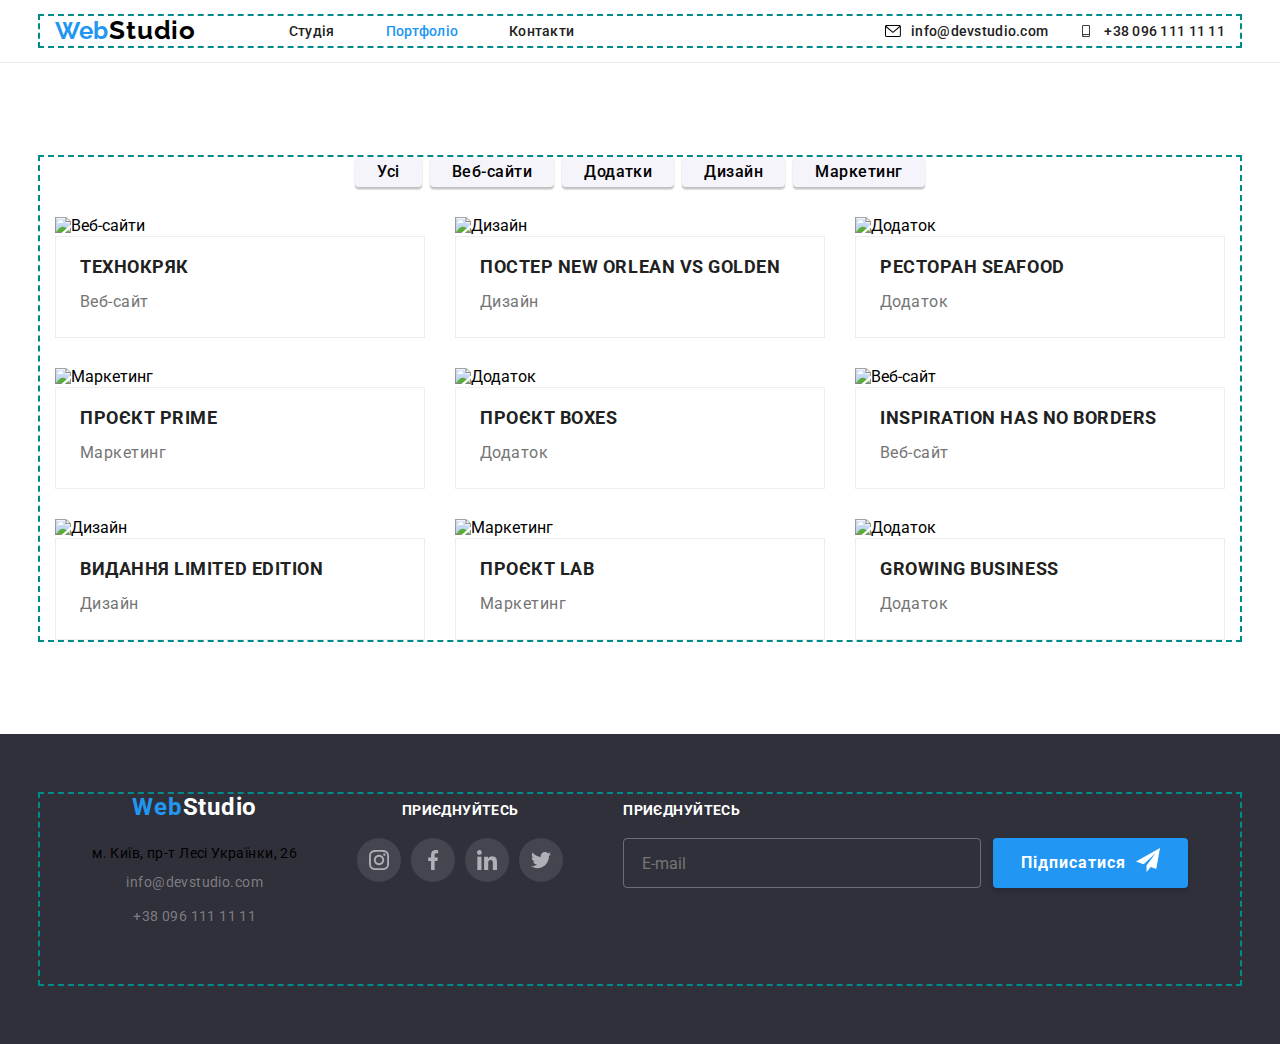
==== commit aa44c82f: "some problems" ====
--- a/portfolio.html
+++ b/portfolio.html
@@ -31,10 +31,10 @@
               <a href="./index.html" class="header-link">Студія</a>
             </li>
             <li class="header-item">
-              <a href="./portfolio.html" class="header-link">Портфоліо</a>
+              <a href="./portfolio.html" class="header-link current">Портфоліо</a>
             </li>
             <li class="header-item">
-              <a href="#" class="header-link current">Контакти</a>
+              <a href="#" class="header-link">Контакти</a>
             </li>
           </ul>
           <button class="header-btn">btn</button>
--- a/css/main.min.css
+++ b/css/main.min.css
@@ -1 +1 @@
-h1,h2,h3,h4,p{margin:0}ul{margin:0;padding:0;list-style-type:none}address{font-style:normal}img{display:block}input:focus,button:focus,textarea:focus,select:focus{outline:none}.team-section-title,.work-title{margin-bottom:50px;font-family:"Roboto",sans-serif;font-weight:700;font-size:36px;text-align:center;letter-spacing:.03em;color:#212121}.clients-section,.team-section,.features,.our-classes{padding-bottom:94px;padding-top:94px}.clients-section-list,.team-section-list,.features-list,.our-classes-list{gap:30px}body{font-family:"Roboto",sans-serif}h4{font-weight:500;font-size:16px;letter-spacing:.03em;color:#212121}img{display:block;max-width:100%;height:auto}.section{padding-top:94px;padding-bottom:94px}.flex{display:flex}a{text-decoration:none}button{cursor:pointer}footer a{font-weight:400;font-size:14px;line-height:1,71;letter-spacing:.03em;color:rgba(179,179,179,.6)}.container{padding:0 15px;margin:0 auto;width:450px;outline:2px dashed #008b8b}.our-classes{display:none}.our-classes-list{display:flex}.our-classes-list-item{position:relative}.our-classes-list-item-title{bottom:0;width:100%;padding:27px 0;text-align:center;position:absolute;color:#fff;background:rgba(47,48,58,.8);font-weight:700;font-size:14px;letter-spacing:.03em;text-transform:uppercase;margin:0}.header{padding-top:16px;padding-bottom:16px;border-bottom:1px solid #ececec}.header-list{margin-right:93px;display:none;align-items:center;gap:50px;position:relative;transition:color 250ms cubic-bezier(0.4, 0, 0.2, 1)}.header-logotip{margin-right:93px;font-family:var(--second-family);font-weight:700;font-size:26px;letter-spacing:.03em;color:#000;text-decoration:none}.header-phone,.header-email{font-family:"Roboto",sans-serif;font-weight:500;font-size:14px;letter-spacing:.02em;color:#212121;transition:color 250ms cubic-bezier(0.4, 0, 0.2, 1)}.header-item{position:relative;transition:color 250ms cubic-bezier(0.4, 0, 0.2, 1)}.header-item::after{content:"";position:absolute;top:46px;transform:scale(0);height:4px;display:block;background:#2196f3;border-radius:2px;transition:transform 250ms cubic-bezier(0.4, 0, 0.2, 1)}.header-item:hover::after{transform:scale(1)}.header-contact{margin-left:auto;align-items:center;gap:50px;display:none}.header-contact-contacts{display:flex;gap:10px;align-items:center;transition:color 250ms cubic-bezier(0.4, 0, 0.2, 1);transition:fill 250ms cubic-bezier(0.4, 0, 0.2, 1)}.header-contact-contacts:hover svg,.header-contact-contacts:hover a{fill:#2196f3;color:#2196f3;transition:color 250ms cubic-bezier(0.4, 0, 0.2, 1);transition:fill 250ms cubic-bezier(0.4, 0, 0.2, 1)}.header-link{font-family:"Roboto",sans-serif;font-weight:500;font-size:14px;letter-spacing:.02em;color:#212121;text-decoration:none;position:relative;transition:transform 250ms cubic-bezier(0.4, 0, 0.2, 1)}.header-link::after{content:"";position:absolute;bottom:-4px;left:0;width:100%;height:4px;background:#2196f3;border-radius:2px;transform:scale(0);transform-origin:bottom left;transition:transform 250ms cubic-bezier(0.4, 0, 0.2, 1)}.header-link:hover::after{transform:scale(1)}.header-link:hover{color:#2196f3}.header-logotip-logo{font-family:var(--second-family);font-weight:700;font-size:24px;letter-spacing:.03em;color:#2196f3}.section-title{padding-bottom:118px;padding-top:118px;margin-left:auto;margin-right:auto;text-align:center;background-image:linear-gradient(rgba(47, 48, 58, 0.4) 0%, rgba(130, 132, 160, 0.4) 100%),url(../img/hero-background-mobile.jpg);background-repeat:no-repeat;background-size:cover;background-position:center}.section-title-button{padding:10px 32px;border:0;border-radius:4px;min-width:216px;font-weight:700;font-size:16px;line-height:1,87;letter-spacing:.06em;text-align:center;color:#fff;box-shadow:0 4px 4px 0 rgba(0,0,0,.15);background:#2196f3}.section-title-title{margin-bottom:30px;font-family:var(--font-family);font-weight:900;font-size:26px;line-height:162%;letter-spacing:.06em;text-transform:uppercase;text-align:center;color:#fff}.features-list{display:block;justify-content:center}.features-list-first-item{font-weight:400;font-size:14px;line-height:171%;letter-spacing:.03em;color:#757575}.features-list-first-item::before{content:"";display:block;height:120px;background-color:#f5f4fa;background-image:url(../img/first-before-element-all.svg);background-repeat:no-repeat;background-position:center;border-radius:4px}.features-list-second-item{font-weight:400;font-size:14px;line-height:171%;letter-spacing:.03em;color:#757575}.features-list-second-item::before{content:"";display:block;height:120px;background-color:#f5f4fa;background-image:url(../img/second-before-element.svg);background-repeat:no-repeat;background-position:center;border-radius:4px}.features-list-third-item{font-weight:400;font-size:14px;line-height:171%;letter-spacing:.03em;color:#757575}.features-list-third-item::before{content:"";display:block;height:120px;background-color:#f5f4fa;background-image:url(../img/third-before-element.svg);background-repeat:no-repeat;background-position:center;border-radius:4px}.features-list-fourth-item{font-weight:400;font-size:14px;line-height:171%;letter-spacing:.03em;color:#757575}.features-list-fourth-item::before{content:"";display:block;height:120px;background-color:#f5f4fa;background-image:url(../img/fourth-before-element.svg);background-repeat:no-repeat;background-position:center;border-radius:4px}.features-title{text-align:center;margin-top:30px;margin-bottom:10px;font-family:"Roboto",sans-serif;font-weight:700;font-size:14px;letter-spacing:.03em;text-transform:uppercase}.features-paragraph{margin-bottom:30px;width:100%;font-family:"Roboto",sans-serif;font-weight:400;font-size:14px;line-height:1,71;letter-spacing:.03em}h3{margin-bottom:10px;font-weight:700;font-size:14px;letter-spacing:.03em;text-transform:uppercase;color:#212121}.team-section{background-color:#f5f4fa}.team-section-list{display:block;flex-basis:calc((100% - 90px)/4)}.team-section-list-item{width:450px;font-weight:400;font-size:16px;letter-spacing:.03em;color:#757575}.team-section-list-item-first-person,.team-section-list-item-second-person,.team-section-list-item-third-person,.team-section-list-item-fourth-person{padding-bottom:30px;display:flex;flex-direction:column;background-color:#fff;box-shadow:0 2px 1px 0 rgba(0,0,0,.2),0 1px 1px 0 rgba(0,0,0,.14),0 1px 3px 0 rgba(0,0,0,.12);border-radius:0 0 4px 4px;display:flex}.team-section-title{font-family:"Roboto",sans-serif}.team-section-paragraph{margin-top:10px;text-align:center;font-family:var(--font-family);font-weight:400;font-size:16px;letter-spacing:.03em;text-align:center;color:#757575}.team-section-title-h4{margin-top:30px;font-family:var(--font-family);font-weight:500;font-size:16px;letter-spacing:.03em;text-align:center;color:#212121}.footer-adress{font-weight:400;font-size:14px;line-height:171%;letter-spacing:.03em}.icons-list{margin-top:16px;display:flex;justify-content:center;justify-content:space-evenly}.icons-list .icons-list-element:nth-child(n+1){display:flex;justify-content:center;align-items:center;fill:#afb1b8;width:44px;height:44px;border-radius:90px;background-color:rgba(0,0,0,0);transition:fill 250ms cubic-bezier(0.4, 0, 0.2, 1);transition:background-color 250ms cubic-bezier(0.4, 0, 0.2, 1)}.icons-list .icons-list-element:nth-child(n+1):hover{transition:fill 250ms cubic-bezier(0.4, 0, 0.2, 1);transition:background-color 250ms cubic-bezier(0.4, 0, 0.2, 1);fill:#fff;background-color:#2196f3}.team-section-images{width:450px}.clients-section-list{display:flex;justify-content:center;flex-wrap:wrap;gap:30px}.clients-section-list-item-first,.clients-section-list-item-second,.clients-section-list-item-third,.clients-section-list-item-fourth,.clients-section-list-item-fivth,.clients-section-list-item-last{display:flex;align-items:center;justify-content:center;fill:#afb1b8;width:170px;height:92px;border:1px solid #afb1b8;border-radius:4px;transition:border 250ms cubic-bezier(0.4, 0, 0.2, 1)}.clients-section-list-item-first:hover,.clients-section-list-item-second:hover,.clients-section-list-item-third:hover,.clients-section-list-item-fourth:hover,.clients-section-list-item-fivth:hover,.clients-section-list-item-last:hover{fill:#2196f3;border:1px solid #2196f3;transition:border 250ms cubic-bezier(0.4, 0, 0.2, 1)}.clients-section-title{margin-bottom:50px;font-family:"Roboto",sans-serif;font-weight:700;font-size:36px;letter-spacing:.03em;text-align:center;color:#212121}.transform-style-svg{transition:fill 250ms cubic-bezier(0.4, 0, 0.2, 1)}.icon-list{margin-bottom:60px;gap:10px;margin-top:16px;display:flex;justify-content:center}.icon-list-element{display:flex;justify-content:center;align-items:center;fill:#afb1b8;width:44px;height:44px;border-radius:90px;background-color:rgba(255,255,255,.1)}.icon-list-element:hover{fill:#fff;background-color:#2196f3}footer{padding-bottom:60px;padding-top:60px;background-color:#2f303a}footer-second-link{text-align:center;display:inline-block;padding-bottom:20px;font-family:"Raleway",sans-serif;font-weight:700;font-size:26px;letter-spacing:.03em;color:#fff;text-decoration:none;font-family:"Raleway",sans-serif}.infos-list{display:flex;flex-direction:column;align-items:center;justify-content:center}.footer-wrapper-second-part{margin-left:70px;margin-right:93px;display:flex;flex-direction:column}.footer-wrapper-style{display:flex;flex-direction:column}.footer-wrapper-style-btn{margin:0 auto;display:flex;gap:10px;padding:10px 28px;border:none;border-radius:4px;box-shadow:0 4px 4px 0 rgba(0,0,0,.15);background:#2196f3;font-family:"Roboto",sans-serif;font-weight:700;font-size:16px;line-height:187%;letter-spacing:.06em;color:#fff;animation-name:scale;animation-duration:5000ms;animation-timing-function:linear;animation-iteration-count:infinite;animation-direction:alternate}.footer-wrapper-style-form-h2{text-align:center;margin-bottom:20px;font-family:"Roboto",sans-serif;font-weight:700;font-size:14px;letter-spacing:.03em;text-transform:uppercase;color:#fff}.footer-wrapper-subscribe-form{margin-bottom:20px;padding-top:15px;padding-bottom:15px;padding-left:16px;margin-right:12px;border:1px solid rgba(255,255,255,.3);border-radius:4px;width:100%;height:50px}.footer-wrapper-subscribe-form-input{background-color:rgba(0,0,0,0);border:none}.footer-h2{align-self:center;font-family:"Roboto",sans-serif;font-weight:700;font-size:14px;letter-spacing:.03em;text-transform:uppercase;color:#fff}.footer-form-wrapper{margin-bottom:30px;display:flex;align-items:center;justify-content:center;gap:7px}@keyframes scale{0%{transform:scale(1);background:#2196f3}50%{transform:scale(1.1);background:rgba(30,136,223,.9333333333)}100%{transform:scale(1);background:#2196f3}}.address-footer{margin-bottom:60px;display:flex;flex-direction:column;align-items:center}#website-link{margin-bottom:20px;font-family:var(--second-family);font-weight:700;font-size:24px;letter-spacing:.03em;text-align:center;color:#fff}.footer-adress{margin-bottom:8px}.buttons-list{margin-bottom:50px;display:flex;justify-content:flex-start;flex-wrap:wrap;gap:8px}.buttons-list-items{padding:6px 22px;border:none;background-color:#f5f4fa;border-radius:4px;font-family:var(--font-family);letter-spacing:.03em;line-height:1,62;font-size:16px;font-weight:500;box-shadow:0 2px 2px 0 rgba(0,0,0,.12),0 1px 2px 0 rgba(0,0,0,.08),0 3px 1px 0 rgba(0,0,0,.1);-moz-column-gap:30px;column-gap:30px;transition:background-color 250ms cubic-bezier(0.4, 0, 0.2, 1);transition:color 250ms cubic-bezier(0.4, 0, 0.2, 1)}.buttons-list-items:hover{background-color:#2196f3;color:#fff;box-shadow:0 2px 2px 0 rgba(0,0,0,.12),0 1px 2px 0 rgba(0,0,0,.08),0 3px 1px 0 rgba(0,0,0,.1);transition:background-color 250ms cubic-bezier(0.4, 0, 0.2, 1);transition:color 250ms cubic-bezier(0.4, 0, 0.2, 1)}.image-list{display:flex;flex-wrap:wrap;gap:30px}.image-list-items{width:100%}.image-list-items-paragraph{margin-left:24px;font-family:"Roboto",sans-serif;font-weight:400;font-size:16px;line-height:187%;letter-spacing:.03em;color:#757575}.image-list-title{margin-left:24px;margin-top:20px;font-family:"Roboto",sans-serif;font-weight:700;font-size:18px;flex-basis:calc(100% - 180px)/6}.image-list-element{width:100vw;display:flex;flex-direction:column}.image-list-element:hover{box-shadow:1px 4px 6px 0 rgba(0,0,0,.16),0 4px 4px 0 rgba(0,0,0,.06),0 1px 1px 0 rgba(0,0,0,.12)}.portfolio-info{border:1px solid #eee;flex-grow:1;padding-bottom:20px}.image-list-element .box{position:relative;overflow:hidden}.overlay{width:100%;height:100%;background-color:rgba(33,150,243,.9);margin:0;padding:63px 24px;position:absolute;top:0;left:0;transform:translateY(100%);transition:transform 250ms ease}.overlay-paragraph{font-family:"Roboto",sans-serif;font-weight:400;font-size:18px;line-height:156%;letter-spacing:.03em;color:#fff}.image-list-element:hover .overlay{transform:translateY(0%)}.backdrop{position:fixed;width:100%;height:100%;background-color:rgba(0,0,0,.423);top:0;left:0;opacity:1;visibility:visible;transition:opacity 500ms}.modal{padding:40px;border-radius:4px;position:absolute;top:50%;left:50%;background-color:#fff;width:450px;height:609px;transition:transform 250ms cubic-bezier(0.4, 0, 0.2, 1),transform 250ms cubic-bezier(0.4, 0, 0.2, 1),transform 250ms cubic-bezier(0.4, 0, 0.2, 1);transform:translate(-50%, -50%) scale(1) rotate(360deg)}.backdrop.is-hidden{opacity:0;pointer-events:none;visibility:hidden}.backdrop.is-hidden .modal{transition:transform 250ms cubic-bezier(0.4, 0, 0.2, 1),transform 250ms cubic-bezier(0.4, 0, 0.2, 1);transform:translate(-50%, -50%) scale(0, 7)}.modal-close{display:block;margin-left:auto;border:none;border-radius:100%;background-color:#fff;border:1px solid rgba(0,0,0,.1);stroke:rgba(0,0,0,.1)}.form-title{text-align:center;margin-bottom:12px;width:100%;font-family:"Roboto",sans-serif;font-weight:700;font-size:20px;letter-spacing:.03em;text-align:center;color:#212121}.modal-close:hover .cross-svg{fill:#2196f3}.submit-btn{padding:10px 52px;display:block;margin:0 auto;border:none;background-color:#2196f3;border-radius:4px;font-family:"Roboto",sans-serif;font-weight:700;font-size:16px;box-shadow:0 4px 4px 0 rgba(0,0,0,.15);background:#2196f3;line-height:187%;letter-spacing:.06em;color:#fff}.accepting-form{font-family:var(--font-family);font-weight:400;font-size:12px;letter-spacing:.03em;color:#757575;display:flex;justify-content:center;align-items:center;gap:7px}.accepting{text-decoration:underline;-webkit-text-decoration-skip-ink:none;text-decoration-skip-ink:none;text-decoration:underline;text-decoration-skip-ink:none;color:#2196f3}.text-area{margin-top:4px;margin-bottom:20px;width:100%;padding:12px 16px;height:96px;resize:none;font-family:"Roboto",sans-serif;font-weight:400;font-size:12px;letter-spacing:.01em;color:rgba(117,117,117,.5);border:1px solid rgba(33,33,33,.2);border-radius:4px}.placeholder-name,.placeholder-email,.placeholder-number{width:100%;height:40px;padding:0 12px 0 36px;margin-top:4px;font-family:"Roboto",sans-serif;font-weight:700;font-size:14px;letter-spacing:-0.02em;color:#bbb;border:1px solid rgba(33,33,33,.2);border-radius:4px;transition:border 250ms cubic-bezier(0.4, 0, 0.2, 1)}.placeholder-name:hover,.placeholder-name:focus{border:1px solid #2196f3;transition:border 250ms cubic-bezier(0.4, 0, 0.2, 1)}.placeholder-email:hover,.placeholder-email:focus{border:1px solid #2196f3;transition:border 250ms cubic-bezier(0.4, 0, 0.2, 1)}.placeholder-number:hover,.placeholder-number:focus{border:1px solid #2196f3;transition:border 250ms cubic-bezier(0.4, 0, 0.2, 1)}.name-label:focus-within .contact-svg,.phone-label:focus-within .phone-svg,.email-label:focus-within .email-svg{fill:#2196f3}.paragraph-form-wrapper{display:flex;justify-content:flex-start;font-family:"Roboto",sans-serif;font-weight:400;font-size:12px;letter-spacing:.01em;color:#757575}.last-form-paragraph{font-family:"Roboto",sans-serif;font-weight:400;font-size:14px;line-height:171%;letter-spacing:.03em;color:#757575}.email-label,.phone-label,.name-label,.text-area-label{font-family:"Roboto",sans-serif;font-weight:400;font-size:12px;letter-spacing:.01em;color:#757575}.label-title-p{margin-bottom:4px;font-family:"Roboto",sans-serif;font-weight:400;font-size:12px;letter-spacing:.01em;color:#757575}.js-forma{display:flex;flex-direction:column;gap:10px}.close-btn{position:relative;left:32px;bottom:32px}.div-form-position{position:relative}.contact-svg,.phone-svg,.email-svg{position:absolute;top:33px;left:12px}/*# sourceMappingURL=main.min.css.map */+h1,h2,h3,h4,p{margin:0}ul{margin:0;padding:0;list-style-type:none}address{font-style:normal}img{display:block}input:focus,button:focus,textarea:focus,select:focus{outline:none}.team-section-title,.work-title{margin-bottom:50px;font-family:"Roboto",sans-serif;font-weight:700;font-size:36px;text-align:center;letter-spacing:.03em;color:#212121}.clients-section,.team-section,.features,.our-classes{padding-bottom:94px;padding-top:94px}.clients-section-list,.team-section-list,.features-list,.our-classes-list{gap:30px}body{font-family:"Roboto",sans-serif}h4{font-weight:500;font-size:16px;letter-spacing:.03em;color:#212121}img{display:block;max-width:100%;height:auto}.section{padding-top:94px;padding-bottom:94px}.flex{display:flex}a{text-decoration:none}button{cursor:pointer}footer a{font-weight:400;font-size:14px;line-height:1,71;letter-spacing:.03em;color:rgba(179,179,179,.6)}.container{padding:0 15px;margin:0 auto;width:450px;min-width:320px;outline:2px dashed #008b8b}@media screen and (min-width: 480px){.container{width:480px}}@media screen and (min-width: 768px){.container{width:768px}}@media screen and (min-width: 1200px){.container{width:1200px}}.menu-container{position:fixed;top:0;left:0;width:100vw;height:100vh;background-color:#fff;transition:transform 500ms ease-in-out;transform:translateX(100%)}@media screen and (min-width: 768px){.menu-container{display:none}}.menu-container.is-open{transform:translateX(0%);transition:transform 500ms ease-in-out}.MenuCloseBtn{position:absolute;right:0;background-color:rgba(0,0,0,0);padding:10px;border-radius:40px;border:none;cursor:pointer}@media screen and (min-width: 768px){.MenuCloseBtn{display:none}}.header-menu-btn{background-color:rgba(0,0,0,0);padding:10px;border-radius:40px;border:none;cursor:pointer}@media screen and (min-width: 768px){.header-menu-btn{display:none}}.our-classes{display:none}@media screen and (min-width: 1200px){.our-classes{display:flex}}.our-classes-list{display:flex}.our-classes-list-item{position:relative}.our-classes-list-item-title{bottom:0;width:100%;padding:27px 0;text-align:center;position:absolute;color:#fff;background:rgba(47,48,58,.8);font-weight:700;font-size:14px;letter-spacing:.03em;text-transform:uppercase;margin:0}.header{padding-top:16px;padding-bottom:16px;border-bottom:1px solid #ececec}.header-list{margin-right:93px;display:none;align-items:center;gap:50px;position:relative;transition:color 250ms cubic-bezier(0.4, 0, 0.2, 1)}@media screen and (min-width: 768px){.header-list{margin-right:88px;display:flex;gap:51px}}.header-logotip{margin-right:93px;font-family:"Raleway",sans-serif;font-weight:700;font-size:26px;letter-spacing:.03em;color:#000;text-decoration:none}.header-phone,.header-email{font-family:"Roboto",sans-serif;font-weight:500;font-size:14px;letter-spacing:.02em;color:#212121;transition:color 250ms cubic-bezier(0.4, 0, 0.2, 1)}.header-item{position:relative;transition:color 250ms cubic-bezier(0.4, 0, 0.2, 1)}.header-item::after{content:"";position:absolute;top:46px;bottom:0;transform:scale(0);height:4px;display:block;background:#2196f3;border-radius:2px;transition:transform 250ms cubic-bezier(0.4, 0, 0.2, 1)}.header-item:hover::after{transform:scale(1)}.header-contact{margin-left:auto;align-items:center;gap:50px;display:none}@media screen and (min-width: 768px){.header-contact{display:flex;flex-direction:column;gap:10px;align-items:flex-start}}@media screen and (min-width: 1200px){.header-contact{flex-direction:row;gap:30px;align-items:center}}.header-contact-contacts{display:flex;gap:10px;align-items:center;transition:color 250ms cubic-bezier(0.4, 0, 0.2, 1);transition:fill 250ms cubic-bezier(0.4, 0, 0.2, 1)}.header-contact-contacts:hover svg,.header-contact-contacts:hover a{fill:#2196f3;color:#2196f3;transition:color 250ms cubic-bezier(0.4, 0, 0.2, 1);transition:fill 250ms cubic-bezier(0.4, 0, 0.2, 1)}.header-link{font-family:"Roboto",sans-serif;font-weight:500;font-size:14px;letter-spacing:.02em;color:#212121;text-decoration:none;position:relative;transition:transform 250ms cubic-bezier(0.4, 0, 0.2, 1)}.header-link::after{content:"";position:absolute;top:36px;left:0;width:100%;height:4px;background:#2196f3;border-radius:2px;transform:scale(0);transform-origin:bottom left;transition:transform 250ms cubic-bezier(0.4, 0, 0.2, 1)}.header-link:hover::after{transform:scale(1)}.header-link:hover{color:#2196f3}.header-logotip-logo{font-family:var(--second-family);font-weight:700;font-size:24px;letter-spacing:.03em;color:#2196f3}@media screen and (min-width: 768px){.header-btn{display:none}}@media screen and (min-width: 768px){.header-nav{align-items:center;display:flex}}.current{color:#2196f3}.current::after{content:"";top:36px;left:0;width:100%;height:4px;background:#2196f3;border-radius:2px;transform:scale(0)}.section-title{padding-bottom:118px;padding-top:118px;margin-left:auto;margin-right:auto;text-align:center;background-image:linear-gradient(rgba(47, 48, 58, 0.4) 0%, rgba(130, 132, 160, 0.4) 100%),url(../img/hero-background-mobile.jpg);background-repeat:no-repeat;background-size:cover;background-position:center}@media screen and (min-width: 768px){.section-title{background-image:linear-gradient(rgba(47, 48, 58, 0.4) 0%, rgba(130, 132, 160, 0.4) 100%),url(../img/header-tablet-bg.jpg)}}.section-title-button{padding:10px 32px;border:0;border-radius:4px;min-width:216px;font-weight:700;font-size:16px;line-height:1,87;letter-spacing:.06em;text-align:center;color:#fff;box-shadow:0 4px 4px 0 rgba(0,0,0,.15);background:#2196f3}.section-title-title{margin-bottom:30px;font-family:var(--font-family);font-weight:900;font-size:26px;line-height:162%;letter-spacing:.06em;text-transform:uppercase;text-align:center;color:#fff}.features-list{display:block}@media screen and (min-width: 768px){.features-list{display:flex;flex-wrap:wrap;gap:30px}}@media screen and (min-width: 1200px){.features-list{flex-wrap:nowrap}}.features-list-first-item{font-weight:400;font-size:14px;line-height:171%;letter-spacing:.03em;color:#757575}.features-list-first-item::before{content:"";display:block;height:120px;background-color:#f5f4fa;background-image:url(../img/first-before-element-all.svg);background-repeat:no-repeat;background-position:center;border-radius:4px}@media screen and (min-width: 768px){.features-list-first-item{width:354px}}.features-list-second-item{font-weight:400;font-size:14px;line-height:171%;letter-spacing:.03em;color:#757575}.features-list-second-item::before{content:"";display:block;height:120px;background-color:#f5f4fa;background-image:url(../img/second-before-element.svg);background-repeat:no-repeat;background-position:center;border-radius:4px}@media screen and (min-width: 768px){.features-list-second-item{width:354px}}.features-list-third-item{font-weight:400;font-size:14px;line-height:171%;letter-spacing:.03em;color:#757575}.features-list-third-item::before{content:"";display:block;height:120px;background-color:#f5f4fa;background-image:url(../img/third-before-element.svg);background-repeat:no-repeat;background-position:center;border-radius:4px}@media screen and (min-width: 768px){.features-list-third-item{width:354px}}.features-list-fourth-item{font-weight:400;font-size:14px;line-height:171%;letter-spacing:.03em;color:#757575}@media screen and (min-width: 768px){.features-list-fourth-item{width:354px}}.features-list-fourth-item::before{content:"";display:block;height:120px;background-color:#f5f4fa;background-image:url(../img/fourth-before-element.svg);background-repeat:no-repeat;background-position:center;border-radius:4px}.features-title{text-align:center;margin-top:30px;margin-bottom:10px;font-family:"Roboto",sans-serif;font-weight:700;font-size:14px;letter-spacing:.03em;text-transform:uppercase}@media screen and (min-width: 768px){.features-title{text-align:left}}.features-paragraph{margin-bottom:30px;width:100%;font-family:"Roboto",sans-serif;font-weight:400;font-size:14px;line-height:1,71;letter-spacing:.03em}@media screen and (min-width: 768px){.features-paragraph{margin-bottom:0}}h3{margin-bottom:10px;font-weight:700;font-size:14px;letter-spacing:.03em;text-transform:uppercase;color:#212121}.team-section{background-color:#f5f4fa}.team-section-list{display:block;gap:30px;flex-basis:calc((100% - 90px)/4)}@media screen and (min-width: 768px){.team-section-list{display:flex;flex-wrap:wrap}}@media screen and (min-width: 1200px){.team-section-list{flex-wrap:nowrap}}.team-section-list-item{margin-bottom:30px;width:100%}@media screen and (min-width: 768px){.team-section-list-item{width:354px;margin-bottom:0px}}.team-section-list-item-first-person,.team-section-list-item-second-person,.team-section-list-item-third-person,.team-section-list-item-fourth-person{padding-bottom:30px;display:flex;flex-direction:column;background-color:#fff;box-shadow:0 2px 1px 0 rgba(0,0,0,.2),0 1px 1px 0 rgba(0,0,0,.14),0 1px 3px 0 rgba(0,0,0,.12);border-radius:0 0 4px 4px;display:flex}.team-section-title{font-family:"Roboto",sans-serif}.team-section-paragraph{margin-top:10px;text-align:center;font-family:var(--font-family);font-weight:400;font-size:16px;letter-spacing:.03em;text-align:center;color:#757575}.team-section-title-h4{margin-top:30px;font-family:var(--font-family);font-weight:500;font-size:16px;letter-spacing:.03em;text-align:center;color:#212121}.footer-adress{font-weight:400;font-size:14px;line-height:171%;letter-spacing:.03em}.icons-list{margin-top:16px;display:flex;justify-content:center;justify-content:space-evenly}.icons-list .icons-list-element:nth-child(n+1){display:flex;justify-content:center;align-items:center;fill:#afb1b8;width:44px;height:44px;border-radius:90px;background-color:rgba(0,0,0,0);transition:fill 250ms cubic-bezier(0.4, 0, 0.2, 1);transition:background-color 250ms cubic-bezier(0.4, 0, 0.2, 1)}.icons-list .icons-list-element:nth-child(n+1):hover{transition:fill 250ms cubic-bezier(0.4, 0, 0.2, 1);transition:background-color 250ms cubic-bezier(0.4, 0, 0.2, 1);fill:#fff;background-color:#2196f3}.team-section-images{width:450px}.clients-section-list{display:flex;justify-content:center;flex-wrap:wrap;gap:30px}.clients-section-list-item-first,.clients-section-list-item-second,.clients-section-list-item-third,.clients-section-list-item-fourth,.clients-section-list-item-fivth,.clients-section-list-item-last{display:flex;align-items:center;justify-content:center;fill:#afb1b8;width:170px;height:92px;border:1px solid #afb1b8;border-radius:4px;transition:border 250ms cubic-bezier(0.4, 0, 0.2, 1)}.clients-section-list-item-first:hover,.clients-section-list-item-second:hover,.clients-section-list-item-third:hover,.clients-section-list-item-fourth:hover,.clients-section-list-item-fivth:hover,.clients-section-list-item-last:hover{fill:#2196f3;border:1px solid #2196f3;transition:border 250ms cubic-bezier(0.4, 0, 0.2, 1)}.clients-section-title{margin-bottom:50px;font-family:"Roboto",sans-serif;font-weight:700;font-size:36px;letter-spacing:.03em;text-align:center;color:#212121}.transform-style-svg{transition:fill 250ms cubic-bezier(0.4, 0, 0.2, 1)}.icon-list{margin-bottom:60px;gap:10px;margin-top:20px;display:flex;justify-content:center}.icon-list-element{display:flex;justify-content:center;align-items:center;fill:#afb1b8;width:44px;height:44px;border-radius:90px;background-color:rgba(255,255,255,.1)}.icon-list-element:hover{fill:#fff;background-color:#2196f3}footer{padding-bottom:60px;padding-top:60px;background-color:#2f303a}footer-second-link{text-align:center;display:inline-block;padding-bottom:20px;font-family:"Raleway",sans-serif;font-weight:700;font-size:26px;letter-spacing:.03em;color:#fff;text-decoration:none;font-family:"Raleway",sans-serif}.infos-list{display:flex;flex-direction:column;align-items:center;justify-content:center}@media screen and (min-width: 768px){.footer-wrapper{display:flex;flex-wrap:wrap;justify-content:center;gap:60px 106px;align-items:baseline}}@media screen and (min-width: 1200px){.footer-wrapper{flex-wrap:nowrap;justify-content:center;gap:60px}}.footer-wrapper-second-part{margin-left:70px;margin-right:93px;display:flex;flex-direction:column}@media screen and (min-width: 768px){.footer-wrapper-second-part{margin-left:0;margin-right:0}}.footer-wrapper-style{flex-direction:column;align-items:flex-start}@media screen and (min-width: 768px){.footer-wrapper-style{display:block}}@media screen and (min-width: 1200px){.footer-wrapper-style{display:flex}}.footer-wrapper-style-btn{margin:0 auto;display:flex;gap:10px;padding:10px 28px;border:none;border-radius:4px;box-shadow:0 4px 4px 0 rgba(0,0,0,.15);background:#2196f3;font-family:"Roboto",sans-serif;font-weight:700;font-size:16px;line-height:187%;letter-spacing:.06em;color:#fff;animation-name:scale;animation-duration:5000ms;animation-timing-function:linear;animation-iteration-count:infinite;animation-direction:alternate}.footer-wrapper-style-form-h2{text-align:center;margin-bottom:20px;font-family:"Roboto",sans-serif;font-weight:700;font-size:14px;letter-spacing:.03em;text-transform:uppercase;color:#fff}.footer-wrapper-subscribe-form{margin-bottom:20px;padding-top:15px;padding-bottom:15px;padding-left:16px;margin-right:12px;border:1px solid rgba(255,255,255,.3);border-radius:4px;width:100%;height:50px}@media screen and (min-width: 768px){.footer-wrapper-subscribe-form{width:450px;margin-bottom:0}}@media screen and (min-width: 1200px){.footer-wrapper-subscribe-form{width:358px;margin-bottom:0}}.footer-wrapper-subscribe-form-input{background-color:rgba(0,0,0,0);border:none}.footer-h2{align-self:center;font-family:"Roboto",sans-serif;font-weight:700;font-size:14px;letter-spacing:.03em;text-transform:uppercase;color:#fff}.footer-scndwrapper{display:block;align-items:center}@media screen and (min-width: 768px){.footer-scndwrapper{display:flex}}@media screen and (min-width: 1200px){.footer-scndwrapper{display:flex}}.footer-form-wrapper{margin-bottom:30px;display:flex;align-items:center;justify-content:center;gap:7px}@keyframes scale{0%{transform:scale(1);background:#2196f3}50%{transform:scale(1.1);background:rgba(30,136,223,.9333333333)}100%{transform:scale(1);background:#2196f3}}.address-footer{margin-bottom:60px;display:flex;flex-direction:column;align-items:center}#website-link{margin-bottom:20px;font-family:var(--second-family);font-weight:700;font-size:24px;letter-spacing:.03em;text-align:center;color:#fff}.footer-adress{margin-bottom:8px}.buttons-list{margin-bottom:46px;display:flex;justify-content:flex-start;flex-wrap:wrap;gap:8px}@media screen and (min-width: 768px){.buttons-list{justify-content:center;margin-bottom:30px}}.buttons-list-items{padding:6px 22px;border:none;background-color:#f5f4fa;border-radius:4px;font-family:var(--font-family);letter-spacing:.03em;line-height:1,62;font-size:16px;font-weight:500;box-shadow:0 2px 2px 0 rgba(0,0,0,.12),0 1px 2px 0 rgba(0,0,0,.08),0 3px 1px 0 rgba(0,0,0,.1);-moz-column-gap:30px;column-gap:30px;transition:background-color 250ms cubic-bezier(0.4, 0, 0.2, 1);transition:color 250ms cubic-bezier(0.4, 0, 0.2, 1)}.buttons-list-items:hover{background-color:#2196f3;color:#fff;box-shadow:0 2px 2px 0 rgba(0,0,0,.12),0 1px 2px 0 rgba(0,0,0,.08),0 3px 1px 0 rgba(0,0,0,.1);transition:background-color 250ms cubic-bezier(0.4, 0, 0.2, 1);transition:color 250ms cubic-bezier(0.4, 0, 0.2, 1)}.image-list{display:flex;flex-wrap:wrap;gap:30px}.image-list-items{width:100%}.image-list-items-paragraph{margin-left:24px;font-family:"Roboto",sans-serif;font-weight:400;font-size:16px;line-height:187%;letter-spacing:.03em;color:#757575}.image-list-title{margin-left:24px;margin-top:20px;font-family:"Roboto",sans-serif;font-weight:700;font-size:18px;flex-basis:calc(100% - 180px)/6}.image-list-element{width:100vw;display:flex;flex-direction:column}@media screen and (min-width: 768px){.image-list-element{width:354px}}@media screen and (min-width: 1200px){.image-list-element{width:370px}}.image-list-element:hover{box-shadow:1px 4px 6px 0 rgba(0,0,0,.16),0 4px 4px 0 rgba(0,0,0,.06),0 1px 1px 0 rgba(0,0,0,.12)}.portfolio-info{border:1px solid #eee;flex-grow:1;padding-bottom:20px}.image-list-element .box{position:relative;overflow:hidden}.overlay{width:100%;height:100%;background-color:rgba(33,150,243,.9);margin:0;padding:63px 24px;position:absolute;top:0;left:0;transform:translateY(100%);transition:transform 250ms ease}.overlay-paragraph{font-family:"Roboto",sans-serif;font-weight:400;font-size:18px;line-height:156%;letter-spacing:.03em;color:#fff}.image-list-element:hover .overlay{transform:translateY(0%)}.backdrop{position:fixed;width:100%;height:100%;background-color:rgba(0,0,0,.423);top:0;left:0;opacity:1;visibility:visible;transition:opacity 500ms}.modal{padding:40px;border-radius:4px;position:absolute;top:50%;left:50%;background-color:#fff;width:450px;height:609px;transition:transform 250ms cubic-bezier(0.4, 0, 0.2, 1),transform 250ms cubic-bezier(0.4, 0, 0.2, 1),transform 250ms cubic-bezier(0.4, 0, 0.2, 1);transform:translate(-50%, -50%) scale(1) rotate(360deg)}@media screen and (min-width: 1200px){.modal{width:528px}}.backdrop.is-hidden{opacity:0;pointer-events:none;visibility:hidden}.backdrop.is-hidden .modal{transition:transform 250ms cubic-bezier(0.4, 0, 0.2, 1),transform 250ms cubic-bezier(0.4, 0, 0.2, 1);transform:translate(-50%, -50%) scale(0, 7)}.modal-close{display:block;margin-left:auto;border:none;border-radius:100%;background-color:#fff;border:1px solid rgba(0,0,0,.1);stroke:rgba(0,0,0,.1)}.form-title{text-align:center;margin-bottom:12px;width:100%;font-family:"Roboto",sans-serif;font-weight:700;font-size:20px;letter-spacing:.03em;text-align:center;color:#212121}.modal-close:hover .cross-svg{fill:#2196f3}.submit-btn{padding:10px 52px;display:block;margin:0 auto;border:none;background-color:#2196f3;border-radius:4px;font-family:"Roboto",sans-serif;font-weight:700;font-size:16px;box-shadow:0 4px 4px 0 rgba(0,0,0,.15);background:#2196f3;line-height:187%;letter-spacing:.06em;color:#fff}.accepting-form{font-family:"Roboto",sans-serif;font-weight:400;font-size:12px;letter-spacing:.03em;color:#757575;display:flex;justify-content:center;align-items:center;gap:7px}@media screen and (min-width: 1200px){.accepting-form{font-family:"Roboto",sans-serif;font-weight:400;font-size:14px;line-height:171%;letter-spacing:.03em;color:#757575}}.accepting{text-decoration:underline;-webkit-text-decoration-skip-ink:none;text-decoration-skip-ink:none;text-decoration:underline;text-decoration-skip-ink:none;color:#2196f3}.text-area{margin-top:4px;margin-bottom:20px;width:100%;padding:12px 16px;height:96px;resize:none;font-family:"Roboto",sans-serif;font-weight:400;font-size:12px;letter-spacing:.01em;color:rgba(117,117,117,.5);border:1px solid rgba(33,33,33,.2);border-radius:4px}.placeholder-name,.placeholder-email,.placeholder-number{width:100%;height:40px;padding:0 12px 0 36px;margin-top:4px;font-family:"Roboto",sans-serif;font-weight:700;font-size:14px;letter-spacing:-0.02em;color:#bbb;border:1px solid rgba(33,33,33,.2);border-radius:4px;transition:border 250ms cubic-bezier(0.4, 0, 0.2, 1)}.placeholder-name:hover,.placeholder-name:focus{border:1px solid #2196f3;transition:border 250ms cubic-bezier(0.4, 0, 0.2, 1)}.placeholder-email:hover,.placeholder-email:focus{border:1px solid #2196f3;transition:border 250ms cubic-bezier(0.4, 0, 0.2, 1)}.placeholder-number:hover,.placeholder-number:focus{border:1px solid #2196f3;transition:border 250ms cubic-bezier(0.4, 0, 0.2, 1)}.name-label:focus-within .contact-svg,.phone-label:focus-within .phone-svg,.email-label:focus-within .email-svg{fill:#2196f3}.paragraph-form-wrapper{display:flex;justify-content:flex-start;font-family:"Roboto",sans-serif;font-weight:400;font-size:12px;letter-spacing:.01em;color:#757575}.last-form-paragraph{font-family:"Roboto",sans-serif;font-weight:400;font-size:14px;line-height:171%;letter-spacing:.03em;color:#757575}.email-label,.phone-label,.name-label,.text-area-label{font-family:"Roboto",sans-serif;font-weight:400;font-size:12px;letter-spacing:.01em;color:#757575}.label-title-p{margin-bottom:4px;font-family:"Roboto",sans-serif;font-weight:400;font-size:12px;letter-spacing:.01em;color:#757575}.js-forma{display:flex;flex-direction:column;gap:10px}.close-btn{position:relative;left:32px;bottom:32px}.div-form-position{position:relative}.contact-svg,.phone-svg,.email-svg{position:absolute;top:33px;left:12px}/*# sourceMappingURL=main.min.css.map */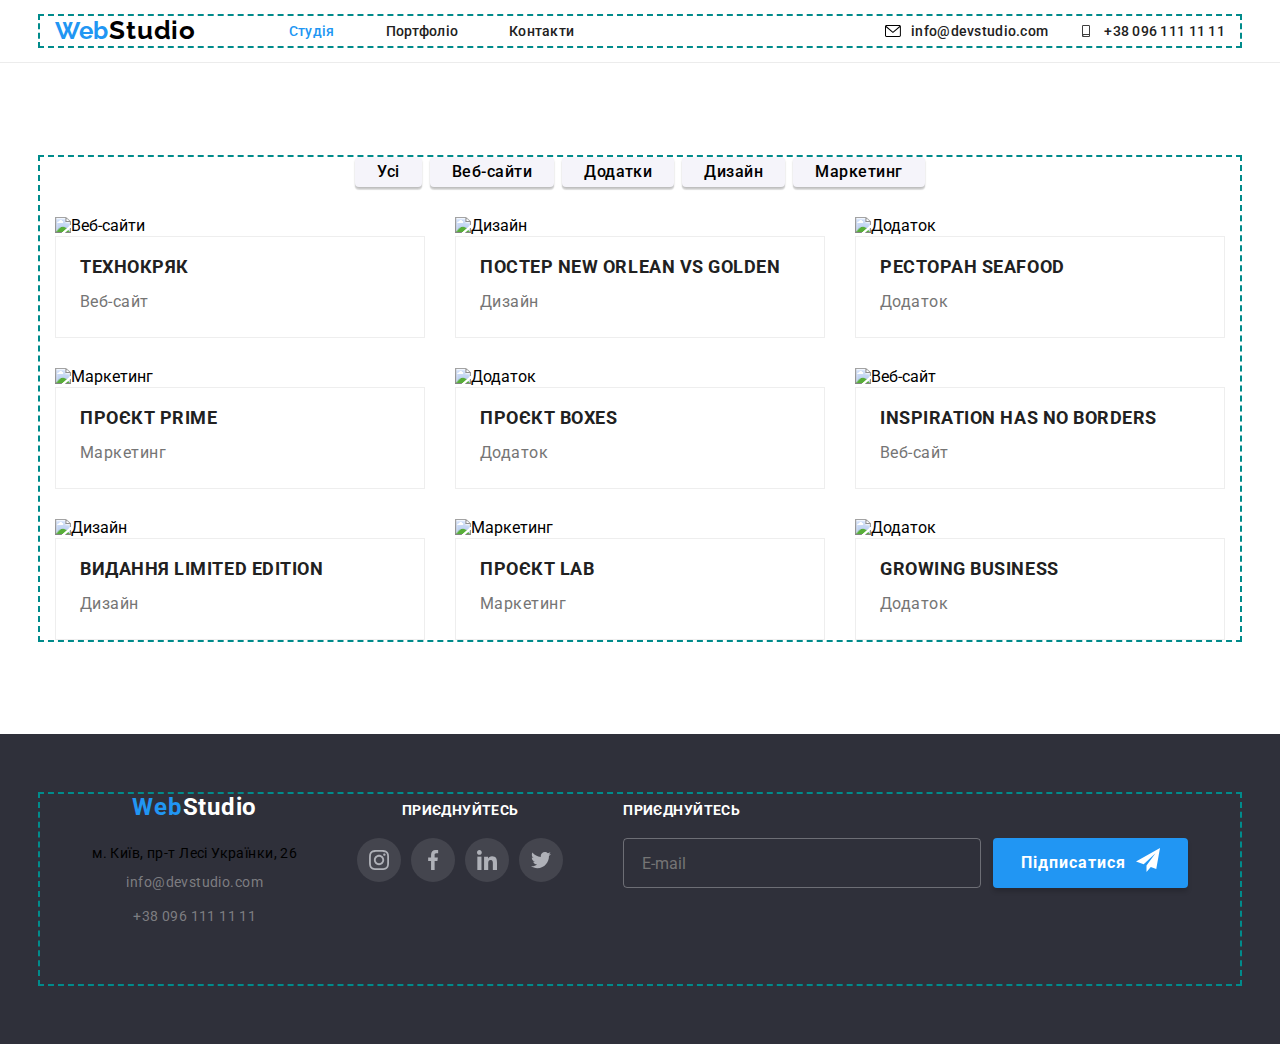
==== commit f0b74786: "fixed bugs" ====
--- a/portfolio.html
+++ b/portfolio.html
@@ -22,24 +22,31 @@
     <!-- header -->
     <header class="header">
       <div class="container flex">
-        <nav class="header-nav flex">
+        <nav class="header-nav">
           <a href="./index.html" lang="en" class="header-logotip"
             ><span class="header-logotip-logo">Web</span>Studio</a
           >
           <ul class="header-list flex">
+            <li class="header-item">  
+              <a href="./index.html" class="header-link current">Студія</a>
+            </li>
             <li class="header-item">
-              <a href="./index.html" class="header-link">Студія</a>
-            </li>
-            <li class="header-item">
-              <a href="./portfolio.html" class="header-link current">Портфоліо</a>
+              <a href="./portfolio.html" class="header-link">Портфоліо</a>
             </li>
             <li class="header-item">
               <a href="#" class="header-link">Контакти</a>
             </li>
           </ul>
-          <button class="header-btn">btn</button>
+          <button class="header-menu-btn js-open-menu" aria-controls="mobile-menu" aria-expanded="false">
+            <svg width="20" height="20" class="svg-item">
+              <use
+                href="./img/symbol-defs.svg#burger-menu-svg"
+                class="burger-open-svg"
+              ></use>
+            </svg>
+          </button>
         </nav>
-        <ul class="header-contact flex" >
+        <ul class="header-contact">
           <li class="header-contact-contacts">
             <svg width="16" height="12">
               <use
@@ -353,6 +360,53 @@
         </div>
       </div>
     </footer>
+    <!-- burger menu -->
+    <div class="menu-container js-menu-container">
+      <button class="MenuCloseBtn js-close-menu">
+        <svg width="20" height="20" class="svg-item">
+          <use
+            href="./img/symbol-defs.svg#close-burger-btn-svg"
+            class="burger-close-svg"
+          ></use>
+        </svg>
+      </button>
+      <div class="burger-menu-wrapper">
+        <div>
+          <ul class="mobile-menu" id="mobile-menu">
+            <li class="mobile-menu-element">
+              <a href="./index.html" class="mobile-menu-link">Студія</a>
+            </li>
+            <li class="mobile-menu-element">
+              <a href="./portfolio.html" class="mobile-menu-link">Портфоліо</a>
+            </li>
+            <li class="mobile-menu-element">
+              <a href="#" class="mobile-menu-link">Контакти</a>
+            </li>
+          </ul> 
+        </div>
+        <!-- second list with contacts -->
+        <div>
+          <ul class="mobile-menu-contacts-part-list">
+            <li class="mobile-menu-contacts-part-list-element">
+              <a class="mobile-menu-contacts-part-list-link" href="mailto:info@devstudio.com">info@devstudio.com</a>
+            </li>
+            <li class="mobile-menu-contacts-part-list-element">
+              <a class="mobile-menu-contacts-part-list-link" href="tel:+380961111111">+38 096 111 11 11</a>
+            </li>
+          </ul>
+        </div>
+        <!-- third list with messangers -->
+        <div>
+          <ul class="messangers-list">
+            <li class="messangers-list-item"><a href="#" class="messangers-list-link">Instagram</a></li>
+            <li class="messangers-list-item"><a href="#" class="messangers-list-link">Twitter</a></li>
+            <li class="messangers-list-item"><a href="#" class="messangers-list-link">Facebook</a></li>
+            <li class="messangers-list-item"><a href="#" class="messangers-list-link">LinkedIn</a></li>
+           </ul>
+        </div>
+      </div>
+    </div>
     <script src="./JS/modal.js"></script>
+    <script src="./JS/burger-menu.js"></script>
   </body>
 </html>
--- a/css/main.min.css
+++ b/css/main.min.css
@@ -1 +1 @@
-h1,h2,h3,h4,p{margin:0}ul{margin:0;padding:0;list-style-type:none}address{font-style:normal}img{display:block}input:focus,button:focus,textarea:focus,select:focus{outline:none}.team-section-title,.work-title{margin-bottom:50px;font-family:"Roboto",sans-serif;font-weight:700;font-size:36px;text-align:center;letter-spacing:.03em;color:#212121}.clients-section,.team-section,.features,.our-classes{padding-bottom:94px;padding-top:94px}.clients-section-list,.team-section-list,.features-list,.our-classes-list{gap:30px}body{font-family:"Roboto",sans-serif}h4{font-weight:500;font-size:16px;letter-spacing:.03em;color:#212121}img{display:block;max-width:100%;height:auto}.section{padding-top:94px;padding-bottom:94px}.flex{display:flex}a{text-decoration:none}button{cursor:pointer}footer a{font-weight:400;font-size:14px;line-height:1,71;letter-spacing:.03em;color:rgba(179,179,179,.6)}.container{padding:0 15px;margin:0 auto;width:450px;min-width:320px;outline:2px dashed #008b8b}@media screen and (min-width: 480px){.container{width:480px}}@media screen and (min-width: 768px){.container{width:768px}}@media screen and (min-width: 1200px){.container{width:1200px}}.menu-container{position:fixed;top:0;left:0;width:100vw;height:100vh;background-color:#fff;transition:transform 500ms ease-in-out;transform:translateX(100%)}@media screen and (min-width: 768px){.menu-container{display:none}}.menu-container.is-open{transform:translateX(0%);transition:transform 500ms ease-in-out}.MenuCloseBtn{position:absolute;right:0;background-color:rgba(0,0,0,0);padding:10px;border-radius:40px;border:none;cursor:pointer}@media screen and (min-width: 768px){.MenuCloseBtn{display:none}}.header-menu-btn{background-color:rgba(0,0,0,0);padding:10px;border-radius:40px;border:none;cursor:pointer}@media screen and (min-width: 768px){.header-menu-btn{display:none}}.our-classes{display:none}@media screen and (min-width: 1200px){.our-classes{display:flex}}.our-classes-list{display:flex}.our-classes-list-item{position:relative}.our-classes-list-item-title{bottom:0;width:100%;padding:27px 0;text-align:center;position:absolute;color:#fff;background:rgba(47,48,58,.8);font-weight:700;font-size:14px;letter-spacing:.03em;text-transform:uppercase;margin:0}.header{padding-top:16px;padding-bottom:16px;border-bottom:1px solid #ececec}.header-list{margin-right:93px;display:none;align-items:center;gap:50px;position:relative;transition:color 250ms cubic-bezier(0.4, 0, 0.2, 1)}@media screen and (min-width: 768px){.header-list{margin-right:88px;display:flex;gap:51px}}.header-logotip{margin-right:93px;font-family:"Raleway",sans-serif;font-weight:700;font-size:26px;letter-spacing:.03em;color:#000;text-decoration:none}.header-phone,.header-email{font-family:"Roboto",sans-serif;font-weight:500;font-size:14px;letter-spacing:.02em;color:#212121;transition:color 250ms cubic-bezier(0.4, 0, 0.2, 1)}.header-item{position:relative;transition:color 250ms cubic-bezier(0.4, 0, 0.2, 1)}.header-item::after{content:"";position:absolute;top:46px;bottom:0;transform:scale(0);height:4px;display:block;background:#2196f3;border-radius:2px;transition:transform 250ms cubic-bezier(0.4, 0, 0.2, 1)}.header-item:hover::after{transform:scale(1)}.header-contact{margin-left:auto;align-items:center;gap:50px;display:none}@media screen and (min-width: 768px){.header-contact{display:flex;flex-direction:column;gap:10px;align-items:flex-start}}@media screen and (min-width: 1200px){.header-contact{flex-direction:row;gap:30px;align-items:center}}.header-contact-contacts{display:flex;gap:10px;align-items:center;transition:color 250ms cubic-bezier(0.4, 0, 0.2, 1);transition:fill 250ms cubic-bezier(0.4, 0, 0.2, 1)}.header-contact-contacts:hover svg,.header-contact-contacts:hover a{fill:#2196f3;color:#2196f3;transition:color 250ms cubic-bezier(0.4, 0, 0.2, 1);transition:fill 250ms cubic-bezier(0.4, 0, 0.2, 1)}.header-link{font-family:"Roboto",sans-serif;font-weight:500;font-size:14px;letter-spacing:.02em;color:#212121;text-decoration:none;position:relative;transition:transform 250ms cubic-bezier(0.4, 0, 0.2, 1)}.header-link::after{content:"";position:absolute;top:36px;left:0;width:100%;height:4px;background:#2196f3;border-radius:2px;transform:scale(0);transform-origin:bottom left;transition:transform 250ms cubic-bezier(0.4, 0, 0.2, 1)}.header-link:hover::after{transform:scale(1)}.header-link:hover{color:#2196f3}.header-logotip-logo{font-family:var(--second-family);font-weight:700;font-size:24px;letter-spacing:.03em;color:#2196f3}@media screen and (min-width: 768px){.header-btn{display:none}}@media screen and (min-width: 768px){.header-nav{align-items:center;display:flex}}.current{color:#2196f3}.current::after{content:"";top:36px;left:0;width:100%;height:4px;background:#2196f3;border-radius:2px;transform:scale(0)}.section-title{padding-bottom:118px;padding-top:118px;margin-left:auto;margin-right:auto;text-align:center;background-image:linear-gradient(rgba(47, 48, 58, 0.4) 0%, rgba(130, 132, 160, 0.4) 100%),url(../img/hero-background-mobile.jpg);background-repeat:no-repeat;background-size:cover;background-position:center}@media screen and (min-width: 768px){.section-title{background-image:linear-gradient(rgba(47, 48, 58, 0.4) 0%, rgba(130, 132, 160, 0.4) 100%),url(../img/header-tablet-bg.jpg)}}.section-title-button{padding:10px 32px;border:0;border-radius:4px;min-width:216px;font-weight:700;font-size:16px;line-height:1,87;letter-spacing:.06em;text-align:center;color:#fff;box-shadow:0 4px 4px 0 rgba(0,0,0,.15);background:#2196f3}.section-title-title{margin-bottom:30px;font-family:var(--font-family);font-weight:900;font-size:26px;line-height:162%;letter-spacing:.06em;text-transform:uppercase;text-align:center;color:#fff}.features-list{display:block}@media screen and (min-width: 768px){.features-list{display:flex;flex-wrap:wrap;gap:30px}}@media screen and (min-width: 1200px){.features-list{flex-wrap:nowrap}}.features-list-first-item{font-weight:400;font-size:14px;line-height:171%;letter-spacing:.03em;color:#757575}.features-list-first-item::before{content:"";display:block;height:120px;background-color:#f5f4fa;background-image:url(../img/first-before-element-all.svg);background-repeat:no-repeat;background-position:center;border-radius:4px}@media screen and (min-width: 768px){.features-list-first-item{width:354px}}.features-list-second-item{font-weight:400;font-size:14px;line-height:171%;letter-spacing:.03em;color:#757575}.features-list-second-item::before{content:"";display:block;height:120px;background-color:#f5f4fa;background-image:url(../img/second-before-element.svg);background-repeat:no-repeat;background-position:center;border-radius:4px}@media screen and (min-width: 768px){.features-list-second-item{width:354px}}.features-list-third-item{font-weight:400;font-size:14px;line-height:171%;letter-spacing:.03em;color:#757575}.features-list-third-item::before{content:"";display:block;height:120px;background-color:#f5f4fa;background-image:url(../img/third-before-element.svg);background-repeat:no-repeat;background-position:center;border-radius:4px}@media screen and (min-width: 768px){.features-list-third-item{width:354px}}.features-list-fourth-item{font-weight:400;font-size:14px;line-height:171%;letter-spacing:.03em;color:#757575}@media screen and (min-width: 768px){.features-list-fourth-item{width:354px}}.features-list-fourth-item::before{content:"";display:block;height:120px;background-color:#f5f4fa;background-image:url(../img/fourth-before-element.svg);background-repeat:no-repeat;background-position:center;border-radius:4px}.features-title{text-align:center;margin-top:30px;margin-bottom:10px;font-family:"Roboto",sans-serif;font-weight:700;font-size:14px;letter-spacing:.03em;text-transform:uppercase}@media screen and (min-width: 768px){.features-title{text-align:left}}.features-paragraph{margin-bottom:30px;width:100%;font-family:"Roboto",sans-serif;font-weight:400;font-size:14px;line-height:1,71;letter-spacing:.03em}@media screen and (min-width: 768px){.features-paragraph{margin-bottom:0}}h3{margin-bottom:10px;font-weight:700;font-size:14px;letter-spacing:.03em;text-transform:uppercase;color:#212121}.team-section{background-color:#f5f4fa}.team-section-list{display:block;gap:30px;flex-basis:calc((100% - 90px)/4)}@media screen and (min-width: 768px){.team-section-list{display:flex;flex-wrap:wrap}}@media screen and (min-width: 1200px){.team-section-list{flex-wrap:nowrap}}.team-section-list-item{margin-bottom:30px;width:100%}@media screen and (min-width: 768px){.team-section-list-item{width:354px;margin-bottom:0px}}.team-section-list-item-first-person,.team-section-list-item-second-person,.team-section-list-item-third-person,.team-section-list-item-fourth-person{padding-bottom:30px;display:flex;flex-direction:column;background-color:#fff;box-shadow:0 2px 1px 0 rgba(0,0,0,.2),0 1px 1px 0 rgba(0,0,0,.14),0 1px 3px 0 rgba(0,0,0,.12);border-radius:0 0 4px 4px;display:flex}.team-section-title{font-family:"Roboto",sans-serif}.team-section-paragraph{margin-top:10px;text-align:center;font-family:var(--font-family);font-weight:400;font-size:16px;letter-spacing:.03em;text-align:center;color:#757575}.team-section-title-h4{margin-top:30px;font-family:var(--font-family);font-weight:500;font-size:16px;letter-spacing:.03em;text-align:center;color:#212121}.footer-adress{font-weight:400;font-size:14px;line-height:171%;letter-spacing:.03em}.icons-list{margin-top:16px;display:flex;justify-content:center;justify-content:space-evenly}.icons-list .icons-list-element:nth-child(n+1){display:flex;justify-content:center;align-items:center;fill:#afb1b8;width:44px;height:44px;border-radius:90px;background-color:rgba(0,0,0,0);transition:fill 250ms cubic-bezier(0.4, 0, 0.2, 1);transition:background-color 250ms cubic-bezier(0.4, 0, 0.2, 1)}.icons-list .icons-list-element:nth-child(n+1):hover{transition:fill 250ms cubic-bezier(0.4, 0, 0.2, 1);transition:background-color 250ms cubic-bezier(0.4, 0, 0.2, 1);fill:#fff;background-color:#2196f3}.team-section-images{width:450px}.clients-section-list{display:flex;justify-content:center;flex-wrap:wrap;gap:30px}.clients-section-list-item-first,.clients-section-list-item-second,.clients-section-list-item-third,.clients-section-list-item-fourth,.clients-section-list-item-fivth,.clients-section-list-item-last{display:flex;align-items:center;justify-content:center;fill:#afb1b8;width:170px;height:92px;border:1px solid #afb1b8;border-radius:4px;transition:border 250ms cubic-bezier(0.4, 0, 0.2, 1)}.clients-section-list-item-first:hover,.clients-section-list-item-second:hover,.clients-section-list-item-third:hover,.clients-section-list-item-fourth:hover,.clients-section-list-item-fivth:hover,.clients-section-list-item-last:hover{fill:#2196f3;border:1px solid #2196f3;transition:border 250ms cubic-bezier(0.4, 0, 0.2, 1)}.clients-section-title{margin-bottom:50px;font-family:"Roboto",sans-serif;font-weight:700;font-size:36px;letter-spacing:.03em;text-align:center;color:#212121}.transform-style-svg{transition:fill 250ms cubic-bezier(0.4, 0, 0.2, 1)}.icon-list{margin-bottom:60px;gap:10px;margin-top:20px;display:flex;justify-content:center}.icon-list-element{display:flex;justify-content:center;align-items:center;fill:#afb1b8;width:44px;height:44px;border-radius:90px;background-color:rgba(255,255,255,.1)}.icon-list-element:hover{fill:#fff;background-color:#2196f3}footer{padding-bottom:60px;padding-top:60px;background-color:#2f303a}footer-second-link{text-align:center;display:inline-block;padding-bottom:20px;font-family:"Raleway",sans-serif;font-weight:700;font-size:26px;letter-spacing:.03em;color:#fff;text-decoration:none;font-family:"Raleway",sans-serif}.infos-list{display:flex;flex-direction:column;align-items:center;justify-content:center}@media screen and (min-width: 768px){.footer-wrapper{display:flex;flex-wrap:wrap;justify-content:center;gap:60px 106px;align-items:baseline}}@media screen and (min-width: 1200px){.footer-wrapper{flex-wrap:nowrap;justify-content:center;gap:60px}}.footer-wrapper-second-part{margin-left:70px;margin-right:93px;display:flex;flex-direction:column}@media screen and (min-width: 768px){.footer-wrapper-second-part{margin-left:0;margin-right:0}}.footer-wrapper-style{flex-direction:column;align-items:flex-start}@media screen and (min-width: 768px){.footer-wrapper-style{display:block}}@media screen and (min-width: 1200px){.footer-wrapper-style{display:flex}}.footer-wrapper-style-btn{margin:0 auto;display:flex;gap:10px;padding:10px 28px;border:none;border-radius:4px;box-shadow:0 4px 4px 0 rgba(0,0,0,.15);background:#2196f3;font-family:"Roboto",sans-serif;font-weight:700;font-size:16px;line-height:187%;letter-spacing:.06em;color:#fff;animation-name:scale;animation-duration:5000ms;animation-timing-function:linear;animation-iteration-count:infinite;animation-direction:alternate}.footer-wrapper-style-form-h2{text-align:center;margin-bottom:20px;font-family:"Roboto",sans-serif;font-weight:700;font-size:14px;letter-spacing:.03em;text-transform:uppercase;color:#fff}.footer-wrapper-subscribe-form{margin-bottom:20px;padding-top:15px;padding-bottom:15px;padding-left:16px;margin-right:12px;border:1px solid rgba(255,255,255,.3);border-radius:4px;width:100%;height:50px}@media screen and (min-width: 768px){.footer-wrapper-subscribe-form{width:450px;margin-bottom:0}}@media screen and (min-width: 1200px){.footer-wrapper-subscribe-form{width:358px;margin-bottom:0}}.footer-wrapper-subscribe-form-input{background-color:rgba(0,0,0,0);border:none}.footer-h2{align-self:center;font-family:"Roboto",sans-serif;font-weight:700;font-size:14px;letter-spacing:.03em;text-transform:uppercase;color:#fff}.footer-scndwrapper{display:block;align-items:center}@media screen and (min-width: 768px){.footer-scndwrapper{display:flex}}@media screen and (min-width: 1200px){.footer-scndwrapper{display:flex}}.footer-form-wrapper{margin-bottom:30px;display:flex;align-items:center;justify-content:center;gap:7px}@keyframes scale{0%{transform:scale(1);background:#2196f3}50%{transform:scale(1.1);background:rgba(30,136,223,.9333333333)}100%{transform:scale(1);background:#2196f3}}.address-footer{margin-bottom:60px;display:flex;flex-direction:column;align-items:center}#website-link{margin-bottom:20px;font-family:var(--second-family);font-weight:700;font-size:24px;letter-spacing:.03em;text-align:center;color:#fff}.footer-adress{margin-bottom:8px}.buttons-list{margin-bottom:46px;display:flex;justify-content:flex-start;flex-wrap:wrap;gap:8px}@media screen and (min-width: 768px){.buttons-list{justify-content:center;margin-bottom:30px}}.buttons-list-items{padding:6px 22px;border:none;background-color:#f5f4fa;border-radius:4px;font-family:var(--font-family);letter-spacing:.03em;line-height:1,62;font-size:16px;font-weight:500;box-shadow:0 2px 2px 0 rgba(0,0,0,.12),0 1px 2px 0 rgba(0,0,0,.08),0 3px 1px 0 rgba(0,0,0,.1);-moz-column-gap:30px;column-gap:30px;transition:background-color 250ms cubic-bezier(0.4, 0, 0.2, 1);transition:color 250ms cubic-bezier(0.4, 0, 0.2, 1)}.buttons-list-items:hover{background-color:#2196f3;color:#fff;box-shadow:0 2px 2px 0 rgba(0,0,0,.12),0 1px 2px 0 rgba(0,0,0,.08),0 3px 1px 0 rgba(0,0,0,.1);transition:background-color 250ms cubic-bezier(0.4, 0, 0.2, 1);transition:color 250ms cubic-bezier(0.4, 0, 0.2, 1)}.image-list{display:flex;flex-wrap:wrap;gap:30px}.image-list-items{width:100%}.image-list-items-paragraph{margin-left:24px;font-family:"Roboto",sans-serif;font-weight:400;font-size:16px;line-height:187%;letter-spacing:.03em;color:#757575}.image-list-title{margin-left:24px;margin-top:20px;font-family:"Roboto",sans-serif;font-weight:700;font-size:18px;flex-basis:calc(100% - 180px)/6}.image-list-element{width:100vw;display:flex;flex-direction:column}@media screen and (min-width: 768px){.image-list-element{width:354px}}@media screen and (min-width: 1200px){.image-list-element{width:370px}}.image-list-element:hover{box-shadow:1px 4px 6px 0 rgba(0,0,0,.16),0 4px 4px 0 rgba(0,0,0,.06),0 1px 1px 0 rgba(0,0,0,.12)}.portfolio-info{border:1px solid #eee;flex-grow:1;padding-bottom:20px}.image-list-element .box{position:relative;overflow:hidden}.overlay{width:100%;height:100%;background-color:rgba(33,150,243,.9);margin:0;padding:63px 24px;position:absolute;top:0;left:0;transform:translateY(100%);transition:transform 250ms ease}.overlay-paragraph{font-family:"Roboto",sans-serif;font-weight:400;font-size:18px;line-height:156%;letter-spacing:.03em;color:#fff}.image-list-element:hover .overlay{transform:translateY(0%)}.backdrop{position:fixed;width:100%;height:100%;background-color:rgba(0,0,0,.423);top:0;left:0;opacity:1;visibility:visible;transition:opacity 500ms}.modal{padding:40px;border-radius:4px;position:absolute;top:50%;left:50%;background-color:#fff;width:450px;height:609px;transition:transform 250ms cubic-bezier(0.4, 0, 0.2, 1),transform 250ms cubic-bezier(0.4, 0, 0.2, 1),transform 250ms cubic-bezier(0.4, 0, 0.2, 1);transform:translate(-50%, -50%) scale(1) rotate(360deg)}@media screen and (min-width: 1200px){.modal{width:528px}}.backdrop.is-hidden{opacity:0;pointer-events:none;visibility:hidden}.backdrop.is-hidden .modal{transition:transform 250ms cubic-bezier(0.4, 0, 0.2, 1),transform 250ms cubic-bezier(0.4, 0, 0.2, 1);transform:translate(-50%, -50%) scale(0, 7)}.modal-close{display:block;margin-left:auto;border:none;border-radius:100%;background-color:#fff;border:1px solid rgba(0,0,0,.1);stroke:rgba(0,0,0,.1)}.form-title{text-align:center;margin-bottom:12px;width:100%;font-family:"Roboto",sans-serif;font-weight:700;font-size:20px;letter-spacing:.03em;text-align:center;color:#212121}.modal-close:hover .cross-svg{fill:#2196f3}.submit-btn{padding:10px 52px;display:block;margin:0 auto;border:none;background-color:#2196f3;border-radius:4px;font-family:"Roboto",sans-serif;font-weight:700;font-size:16px;box-shadow:0 4px 4px 0 rgba(0,0,0,.15);background:#2196f3;line-height:187%;letter-spacing:.06em;color:#fff}.accepting-form{font-family:"Roboto",sans-serif;font-weight:400;font-size:12px;letter-spacing:.03em;color:#757575;display:flex;justify-content:center;align-items:center;gap:7px}@media screen and (min-width: 1200px){.accepting-form{font-family:"Roboto",sans-serif;font-weight:400;font-size:14px;line-height:171%;letter-spacing:.03em;color:#757575}}.accepting{text-decoration:underline;-webkit-text-decoration-skip-ink:none;text-decoration-skip-ink:none;text-decoration:underline;text-decoration-skip-ink:none;color:#2196f3}.text-area{margin-top:4px;margin-bottom:20px;width:100%;padding:12px 16px;height:96px;resize:none;font-family:"Roboto",sans-serif;font-weight:400;font-size:12px;letter-spacing:.01em;color:rgba(117,117,117,.5);border:1px solid rgba(33,33,33,.2);border-radius:4px}.placeholder-name,.placeholder-email,.placeholder-number{width:100%;height:40px;padding:0 12px 0 36px;margin-top:4px;font-family:"Roboto",sans-serif;font-weight:700;font-size:14px;letter-spacing:-0.02em;color:#bbb;border:1px solid rgba(33,33,33,.2);border-radius:4px;transition:border 250ms cubic-bezier(0.4, 0, 0.2, 1)}.placeholder-name:hover,.placeholder-name:focus{border:1px solid #2196f3;transition:border 250ms cubic-bezier(0.4, 0, 0.2, 1)}.placeholder-email:hover,.placeholder-email:focus{border:1px solid #2196f3;transition:border 250ms cubic-bezier(0.4, 0, 0.2, 1)}.placeholder-number:hover,.placeholder-number:focus{border:1px solid #2196f3;transition:border 250ms cubic-bezier(0.4, 0, 0.2, 1)}.name-label:focus-within .contact-svg,.phone-label:focus-within .phone-svg,.email-label:focus-within .email-svg{fill:#2196f3}.paragraph-form-wrapper{display:flex;justify-content:flex-start;font-family:"Roboto",sans-serif;font-weight:400;font-size:12px;letter-spacing:.01em;color:#757575}.last-form-paragraph{font-family:"Roboto",sans-serif;font-weight:400;font-size:14px;line-height:171%;letter-spacing:.03em;color:#757575}.email-label,.phone-label,.name-label,.text-area-label{font-family:"Roboto",sans-serif;font-weight:400;font-size:12px;letter-spacing:.01em;color:#757575}.label-title-p{margin-bottom:4px;font-family:"Roboto",sans-serif;font-weight:400;font-size:12px;letter-spacing:.01em;color:#757575}.js-forma{display:flex;flex-direction:column;gap:10px}.close-btn{position:relative;left:32px;bottom:32px}.div-form-position{position:relative}.contact-svg,.phone-svg,.email-svg{position:absolute;top:33px;left:12px}/*# sourceMappingURL=main.min.css.map */+h1,h2,h3,h4,p{margin:0}ul{margin:0;padding:0;list-style-type:none}address{font-style:normal}img{display:block}input:focus,button:focus,textarea:focus,select:focus{outline:none}.team-section-title,.work-title{margin-bottom:50px;font-family:"Roboto",sans-serif;font-weight:700;font-size:36px;text-align:center;letter-spacing:.03em;color:#212121}.clients-section,.team-section,.features,.our-classes{padding-bottom:94px;padding-top:94px}.clients-section-list,.team-section-list,.features-list,.our-classes-list{gap:30px}body{font-family:"Roboto",sans-serif}h4{font-weight:500;font-size:16px;letter-spacing:.03em;color:#212121}img{display:block;max-width:100%;height:auto}.section{padding-top:94px;padding-bottom:94px}.flex{display:flex}a{text-decoration:none}button{cursor:pointer}footer a{font-weight:400;font-size:14px;line-height:1,71;letter-spacing:.03em;color:rgba(179,179,179,.6)}.container{padding:0 15px;margin:0 auto;width:450px;min-width:320px;outline:2px dashed #008b8b}@media screen and (min-width: 480px){.container{width:480px}}@media screen and (min-width: 768px){.container{width:768px}}@media screen and (min-width: 1200px){.container{width:1200px}}.our-classes{display:none}@media screen and (min-width: 1200px){.our-classes{display:flex}}.our-classes-list{display:flex}.our-classes-list-item{position:relative}.our-classes-list-item-title{bottom:0;width:100%;padding:27px 0;text-align:center;position:absolute;color:#fff;background:rgba(47,48,58,.8);font-weight:700;font-size:14px;letter-spacing:.03em;text-transform:uppercase;margin:0}.header{padding-top:16px;padding-bottom:16px;border-bottom:1px solid #ececec}.header-list{margin-right:93px;display:none;align-items:center;gap:50px;position:relative;transition:color 250ms cubic-bezier(0.4, 0, 0.2, 1)}@media screen and (min-width: 768px){.header-list{margin-right:88px;display:flex;gap:51px}}.header-logotip{margin-right:93px;font-family:"Raleway",sans-serif;font-weight:700;font-size:26px;letter-spacing:.03em;color:#000;text-decoration:none}.header-phone,.header-email{font-family:"Roboto",sans-serif;font-weight:500;font-size:14px;letter-spacing:.02em;color:#212121;transition:color 250ms cubic-bezier(0.4, 0, 0.2, 1)}.header-item{position:relative;transition:color 250ms cubic-bezier(0.4, 0, 0.2, 1)}.header-item::after{content:"";position:absolute;top:46px;bottom:0;transform:scale(0);height:4px;display:block;background:#2196f3;border-radius:2px;transition:transform 250ms cubic-bezier(0.4, 0, 0.2, 1)}.header-item:hover::after{transform:scale(1)}.header-contact{margin-left:auto;align-items:center;gap:50px;display:none}@media screen and (min-width: 768px){.header-contact{display:flex;flex-direction:column;gap:10px;align-items:flex-start}}@media screen and (min-width: 1200px){.header-contact{flex-direction:row;gap:30px;align-items:center}}.header-contact-contacts{display:flex;gap:10px;align-items:center;transition:color 250ms cubic-bezier(0.4, 0, 0.2, 1);transition:fill 250ms cubic-bezier(0.4, 0, 0.2, 1)}.header-contact-contacts:hover svg,.header-contact-contacts:hover a{fill:#2196f3;color:#2196f3;transition:color 250ms cubic-bezier(0.4, 0, 0.2, 1);transition:fill 250ms cubic-bezier(0.4, 0, 0.2, 1)}.header-link{font-family:"Roboto",sans-serif;font-weight:500;font-size:14px;letter-spacing:.02em;color:#212121;text-decoration:none;position:relative;transition:transform 250ms cubic-bezier(0.4, 0, 0.2, 1)}.header-link::after{content:"";position:absolute;top:36px;left:0;width:100%;height:4px;background:#2196f3;border-radius:2px;transform:scale(0);transform-origin:bottom left;transition:transform 250ms cubic-bezier(0.4, 0, 0.2, 1)}.header-link:hover::after{transform:scale(1)}.header-link:hover{color:#2196f3}.header-logotip-logo{font-family:var(--second-family);font-weight:700;font-size:24px;letter-spacing:.03em;color:#2196f3}@media screen and (min-width: 768px){.header-btn{display:none}}@media screen and (min-width: 768px){.header-nav{align-items:center;display:flex}}.current{color:#2196f3}.current::after{content:"";top:36px;left:0;width:100%;height:4px;background:#2196f3;border-radius:2px;transform:scale(0)}.section-title{padding-bottom:118px;padding-top:118px;margin-left:auto;margin-right:auto;text-align:center;background-image:linear-gradient(rgba(47, 48, 58, 0.4) 0%, rgba(130, 132, 160, 0.4) 100%),url(../img/hero-background-mobile.jpg);background-repeat:no-repeat;background-size:cover;background-position:center}@media screen and (min-width: 768px){.section-title{background-image:linear-gradient(rgba(47, 48, 58, 0.4) 0%, rgba(130, 132, 160, 0.4) 100%),url(../img/header-tablet-bg.jpg)}}.section-title-button{padding:10px 32px;border:0;border-radius:4px;min-width:216px;font-weight:700;font-size:16px;line-height:1,87;letter-spacing:.06em;text-align:center;color:#fff;box-shadow:0 4px 4px 0 rgba(0,0,0,.15);background:#2196f3}.section-title-title{margin-bottom:30px;font-family:var(--font-family);font-weight:900;font-size:26px;line-height:162%;letter-spacing:.06em;text-transform:uppercase;text-align:center;color:#fff}.features-list{display:block}@media screen and (min-width: 768px){.features-list{display:flex;flex-wrap:wrap;gap:30px}}@media screen and (min-width: 1200px){.features-list{flex-wrap:nowrap}}.features-list-first-item{font-weight:400;font-size:14px;line-height:171%;letter-spacing:.03em;color:#757575}.features-list-first-item::before{content:"";display:block;height:120px;background-color:#f5f4fa;background-image:url(../img/first-before-element-all.svg);background-repeat:no-repeat;background-position:center;border-radius:4px}@media screen and (min-width: 768px){.features-list-first-item{width:354px}}.features-list-second-item{font-weight:400;font-size:14px;line-height:171%;letter-spacing:.03em;color:#757575}.features-list-second-item::before{content:"";display:block;height:120px;background-color:#f5f4fa;background-image:url(../img/second-before-element.svg);background-repeat:no-repeat;background-position:center;border-radius:4px}@media screen and (min-width: 768px){.features-list-second-item{width:354px}}.features-list-third-item{font-weight:400;font-size:14px;line-height:171%;letter-spacing:.03em;color:#757575}.features-list-third-item::before{content:"";display:block;height:120px;background-color:#f5f4fa;background-image:url(../img/third-before-element.svg);background-repeat:no-repeat;background-position:center;border-radius:4px}@media screen and (min-width: 768px){.features-list-third-item{width:354px}}.features-list-fourth-item{font-weight:400;font-size:14px;line-height:171%;letter-spacing:.03em;color:#757575}@media screen and (min-width: 768px){.features-list-fourth-item{width:354px}}.features-list-fourth-item::before{content:"";display:block;height:120px;background-color:#f5f4fa;background-image:url(../img/fourth-before-element.svg);background-repeat:no-repeat;background-position:center;border-radius:4px}.features-title{text-align:center;margin-top:30px;margin-bottom:10px;font-family:"Roboto",sans-serif;font-weight:700;font-size:14px;letter-spacing:.03em;text-transform:uppercase}@media screen and (min-width: 768px){.features-title{text-align:left}}.features-paragraph{margin-bottom:30px;width:100%;font-family:"Roboto",sans-serif;font-weight:400;font-size:14px;line-height:1,71;letter-spacing:.03em}@media screen and (min-width: 768px){.features-paragraph{margin-bottom:0}}h3{margin-bottom:10px;font-weight:700;font-size:14px;letter-spacing:.03em;text-transform:uppercase;color:#212121}.team-section{background-color:#f5f4fa}.team-section-list{display:block;gap:30px;flex-basis:calc((100% - 90px)/4)}@media screen and (min-width: 768px){.team-section-list{display:flex;flex-wrap:wrap}}@media screen and (min-width: 1200px){.team-section-list{flex-wrap:nowrap}}.team-section-list-item{margin-bottom:30px;width:100%}@media screen and (min-width: 768px){.team-section-list-item{width:354px;margin-bottom:0px}}.team-section-list-item-first-person,.team-section-list-item-second-person,.team-section-list-item-third-person,.team-section-list-item-fourth-person{padding-bottom:30px;display:flex;flex-direction:column;background-color:#fff;box-shadow:0 2px 1px 0 rgba(0,0,0,.2),0 1px 1px 0 rgba(0,0,0,.14),0 1px 3px 0 rgba(0,0,0,.12);border-radius:0 0 4px 4px;display:flex}.team-section-title{font-family:"Roboto",sans-serif}.team-section-paragraph{margin-top:10px;text-align:center;font-family:var(--font-family);font-weight:400;font-size:16px;letter-spacing:.03em;text-align:center;color:#757575}.team-section-title-h4{margin-top:30px;font-family:var(--font-family);font-weight:500;font-size:16px;letter-spacing:.03em;text-align:center;color:#212121}.footer-adress{font-weight:400;font-size:14px;line-height:171%;letter-spacing:.03em}.icons-list{margin-top:16px;display:flex;justify-content:center;justify-content:space-evenly}.icons-list .icons-list-element:nth-child(n+1){display:flex;justify-content:center;align-items:center;fill:#afb1b8;width:44px;height:44px;border-radius:90px;background-color:rgba(0,0,0,0);transition:fill 250ms cubic-bezier(0.4, 0, 0.2, 1);transition:background-color 250ms cubic-bezier(0.4, 0, 0.2, 1)}.icons-list .icons-list-element:nth-child(n+1):hover{transition:fill 250ms cubic-bezier(0.4, 0, 0.2, 1);transition:background-color 250ms cubic-bezier(0.4, 0, 0.2, 1);fill:#fff;background-color:#2196f3}.team-section-images{width:450px}.clients-section-list{display:flex;justify-content:center;flex-wrap:wrap;gap:30px}.clients-section-list-item-first,.clients-section-list-item-second,.clients-section-list-item-third,.clients-section-list-item-fourth,.clients-section-list-item-fivth,.clients-section-list-item-last{display:flex;align-items:center;justify-content:center;fill:#afb1b8;width:170px;height:92px;border:1px solid #afb1b8;border-radius:4px;transition:border 250ms cubic-bezier(0.4, 0, 0.2, 1)}.clients-section-list-item-first:hover,.clients-section-list-item-second:hover,.clients-section-list-item-third:hover,.clients-section-list-item-fourth:hover,.clients-section-list-item-fivth:hover,.clients-section-list-item-last:hover{fill:#2196f3;border:1px solid #2196f3;transition:border 250ms cubic-bezier(0.4, 0, 0.2, 1)}.clients-section-title{margin-bottom:50px;font-family:"Roboto",sans-serif;font-weight:700;font-size:36px;letter-spacing:.03em;text-align:center;color:#212121}.transform-style-svg{transition:fill 250ms cubic-bezier(0.4, 0, 0.2, 1)}.icon-list{margin-bottom:60px;gap:10px;margin-top:20px;display:flex;justify-content:center}.icon-list-element{display:flex;justify-content:center;align-items:center;fill:#afb1b8;width:44px;height:44px;border-radius:90px;background-color:rgba(255,255,255,.1)}.icon-list-element:hover{fill:#fff;background-color:#2196f3}footer{padding-bottom:60px;padding-top:60px;background-color:#2f303a}footer-second-link{text-align:center;display:inline-block;padding-bottom:20px;font-family:"Raleway",sans-serif;font-weight:700;font-size:26px;letter-spacing:.03em;color:#fff;text-decoration:none;font-family:"Raleway",sans-serif}.infos-list{display:flex;flex-direction:column;align-items:center;justify-content:center}@media screen and (min-width: 768px){.footer-wrapper{display:flex;flex-wrap:wrap;justify-content:center;gap:60px 106px;align-items:baseline}}@media screen and (min-width: 1200px){.footer-wrapper{flex-wrap:nowrap;justify-content:center;gap:60px}}.footer-wrapper-second-part{margin-left:70px;margin-right:93px;display:flex;flex-direction:column}@media screen and (min-width: 768px){.footer-wrapper-second-part{margin-left:0;margin-right:0}}.footer-wrapper-style{flex-direction:column;align-items:flex-start}@media screen and (min-width: 768px){.footer-wrapper-style{display:block}}@media screen and (min-width: 1200px){.footer-wrapper-style{display:flex}}.footer-wrapper-style-btn{margin:0 auto;display:flex;gap:10px;padding:10px 28px;border:none;border-radius:4px;box-shadow:0 4px 4px 0 rgba(0,0,0,.15);background:#2196f3;font-family:"Roboto",sans-serif;font-weight:700;font-size:16px;line-height:187%;letter-spacing:.06em;color:#fff;animation-name:scale;animation-duration:5000ms;animation-timing-function:linear;animation-iteration-count:infinite;animation-direction:alternate}.footer-wrapper-style-form-h2{text-align:center;margin-bottom:20px;font-family:"Roboto",sans-serif;font-weight:700;font-size:14px;letter-spacing:.03em;text-transform:uppercase;color:#fff}.footer-wrapper-subscribe-form{margin-bottom:20px;padding-top:15px;padding-bottom:15px;padding-left:16px;margin-right:12px;border:1px solid rgba(255,255,255,.3);border-radius:4px;width:100%;height:50px}@media screen and (min-width: 768px){.footer-wrapper-subscribe-form{width:450px;margin-bottom:0}}@media screen and (min-width: 1200px){.footer-wrapper-subscribe-form{width:358px;margin-bottom:0}}.footer-wrapper-subscribe-form-input{background-color:rgba(0,0,0,0);border:none}.footer-h2{align-self:center;font-family:"Roboto",sans-serif;font-weight:700;font-size:14px;letter-spacing:.03em;text-transform:uppercase;color:#fff}.footer-scndwrapper{display:block;align-items:center}@media screen and (min-width: 768px){.footer-scndwrapper{display:flex}}@media screen and (min-width: 1200px){.footer-scndwrapper{display:flex}}.footer-form-wrapper{margin-bottom:30px;display:flex;align-items:center;justify-content:center;gap:7px}@keyframes scale{0%{transform:scale(1);background:#2196f3}50%{transform:scale(1.1);background:rgba(30,136,223,.9333333333)}100%{transform:scale(1);background:#2196f3}}.address-footer{margin-bottom:60px;display:flex;flex-direction:column;align-items:center}#website-link{margin-bottom:20px;font-family:var(--second-family);font-weight:700;font-size:24px;letter-spacing:.03em;text-align:center;color:#fff}.footer-adress{margin-bottom:8px}.buttons-list{margin-bottom:46px;display:flex;justify-content:flex-start;flex-wrap:wrap;gap:8px}@media screen and (min-width: 768px){.buttons-list{justify-content:center;margin-bottom:30px}}.buttons-list-items{padding:6px 22px;border:none;background-color:#f5f4fa;border-radius:4px;font-family:var(--font-family);letter-spacing:.03em;line-height:1,62;font-size:16px;font-weight:500;box-shadow:0 2px 2px 0 rgba(0,0,0,.12),0 1px 2px 0 rgba(0,0,0,.08),0 3px 1px 0 rgba(0,0,0,.1);-moz-column-gap:30px;column-gap:30px;transition:background-color 250ms cubic-bezier(0.4, 0, 0.2, 1);transition:color 250ms cubic-bezier(0.4, 0, 0.2, 1)}.buttons-list-items:hover{background-color:#2196f3;color:#fff;box-shadow:0 2px 2px 0 rgba(0,0,0,.12),0 1px 2px 0 rgba(0,0,0,.08),0 3px 1px 0 rgba(0,0,0,.1);transition:background-color 250ms cubic-bezier(0.4, 0, 0.2, 1);transition:color 250ms cubic-bezier(0.4, 0, 0.2, 1)}.image-list{display:flex;flex-wrap:wrap;gap:30px}.image-list-items{width:100%}.image-list-items-paragraph{margin-left:24px;font-family:"Roboto",sans-serif;font-weight:400;font-size:16px;line-height:187%;letter-spacing:.03em;color:#757575}.image-list-title{margin-left:24px;margin-top:20px;font-family:"Roboto",sans-serif;font-weight:700;font-size:18px;flex-basis:calc(100% - 180px)/6}.image-list-element{width:100vw;display:flex;flex-direction:column}@media screen and (min-width: 768px){.image-list-element{width:354px}}@media screen and (min-width: 1200px){.image-list-element{width:370px}}.image-list-element:hover{box-shadow:1px 4px 6px 0 rgba(0,0,0,.16),0 4px 4px 0 rgba(0,0,0,.06),0 1px 1px 0 rgba(0,0,0,.12)}.portfolio-info{border:1px solid #eee;flex-grow:1;padding-bottom:20px}.image-list-element .box{position:relative;overflow:hidden}.overlay{width:100%;height:100%;background-color:rgba(33,150,243,.9);margin:0;padding:63px 24px;position:absolute;top:0;left:0;transform:translateY(100%);transition:transform 250ms ease}.overlay-paragraph{font-family:"Roboto",sans-serif;font-weight:400;font-size:18px;line-height:156%;letter-spacing:.03em;color:#fff}.image-list-element:hover .overlay{transform:translateY(0%)}.menu-container{position:fixed;top:0;left:0;width:100vw;height:100vh;background-color:#fff;transition:transform 500ms ease-in-out;transform:translateX(100%)}@media screen and (min-width: 768px){.menu-container{display:none}}.menu-container.is-open{transform:translateX(0%);transition:transform 500ms ease-in-out}.MenuCloseBtn{position:absolute;right:0;background-color:rgba(0,0,0,0);padding-top:10px;padding-right:15px;border-radius:40px;border:none;cursor:pointer}@media screen and (min-width: 768px){.MenuCloseBtn{display:none}}.header-menu-btn{background-color:rgba(0,0,0,0);padding:10px;border-radius:40px;border:none;cursor:pointer}@media screen and (min-width: 768px){.header-menu-btn{display:none}}.burger-menu-wrapper{padding-top:48px;padding-bottom:48px;padding-left:40px;padding-right:144px;display:flex;flex-direction:column}.mobile-menu{display:flex;flex-direction:column;gap:32px;margin-bottom:302px}.mobile-menu-link{font-family:"Roboto",sans-serif;font-weight:500;font-size:40px;letter-spacing:.02em;color:#212121}.mobile-menu-link:hover{color:#2196f3}.mobile-menu-contacts-part-list{display:flex;flex-direction:column-reverse;gap:32px;margin-bottom:64px}.mobile-menu-contacts-part-list-link{font-family:var(--font-family);font-weight:500;font-size:24px;letter-spacing:.02em;color:#757575}.mobile-menu-contacts-part-list-link:hover{color:#2196f3}.messangers-list{display:flex;gap:10px}.messangers-list-item:nth-child(n+2)::before{content:"";margin-right:10px;display:inline;border:1px solid rgba(33,33,33,.2);width:22px;height:0px}.messangers-list-link{font-family:var(--font-family);font-weight:500;font-size:18px;line-height:122%;letter-spacing:.02em;color:#2196f3;color:#2196f3}.backdrop{position:fixed;width:100%;height:100%;background-color:rgba(0,0,0,.423);top:0;left:0;opacity:1;visibility:visible;transition:opacity 500ms}.modal{padding:40px;border-radius:4px;position:absolute;top:50%;left:50%;background-color:#fff;width:450px;height:609px;transition:transform 250ms cubic-bezier(0.4, 0, 0.2, 1),transform 250ms cubic-bezier(0.4, 0, 0.2, 1),transform 250ms cubic-bezier(0.4, 0, 0.2, 1);transform:translate(-50%, -50%) scale(1) rotate(360deg)}@media screen and (min-width: 1200px){.modal{width:528px}}.backdrop.is-hidden{opacity:0;pointer-events:none;visibility:hidden}.backdrop.is-hidden .modal{transition:transform 250ms cubic-bezier(0.4, 0, 0.2, 1),transform 250ms cubic-bezier(0.4, 0, 0.2, 1);transform:translate(-50%, -50%) scale(0, 7)}.modal-close{display:block;margin-left:auto;border:none;border-radius:100%;background-color:#fff;border:1px solid rgba(0,0,0,.1);stroke:rgba(0,0,0,.1)}.form-title{text-align:center;margin-bottom:12px;width:100%;font-family:"Roboto",sans-serif;font-weight:700;font-size:20px;letter-spacing:.03em;text-align:center;color:#212121}.modal-close:hover .cross-svg{fill:#2196f3}.submit-btn{padding:10px 52px;display:block;margin:0 auto;border:none;background-color:#2196f3;border-radius:4px;font-family:"Roboto",sans-serif;font-weight:700;font-size:16px;box-shadow:0 4px 4px 0 rgba(0,0,0,.15);background:#2196f3;line-height:187%;letter-spacing:.06em;color:#fff}.accepting-form{font-family:"Roboto",sans-serif;font-weight:400;font-size:12px;letter-spacing:.03em;color:#757575;display:flex;justify-content:center;align-items:center;gap:7px}@media screen and (min-width: 1200px){.accepting-form{font-family:"Roboto",sans-serif;font-weight:400;font-size:14px;line-height:171%;letter-spacing:.03em;color:#757575}}.accepting{text-decoration:underline;-webkit-text-decoration-skip-ink:none;text-decoration-skip-ink:none;text-decoration:underline;text-decoration-skip-ink:none;color:#2196f3}.text-area{margin-top:4px;margin-bottom:20px;width:100%;padding:12px 16px;height:96px;resize:none;font-family:"Roboto",sans-serif;font-weight:400;font-size:12px;letter-spacing:.01em;color:rgba(117,117,117,.5);border:1px solid rgba(33,33,33,.2);border-radius:4px}.placeholder-name,.placeholder-email,.placeholder-number{width:100%;height:40px;padding:0 12px 0 36px;margin-top:4px;font-family:"Roboto",sans-serif;font-weight:700;font-size:14px;letter-spacing:-0.02em;color:#bbb;border:1px solid rgba(33,33,33,.2);border-radius:4px;transition:border 250ms cubic-bezier(0.4, 0, 0.2, 1)}.placeholder-name:hover,.placeholder-name:focus{border:1px solid #2196f3;transition:border 250ms cubic-bezier(0.4, 0, 0.2, 1)}.placeholder-email:hover,.placeholder-email:focus{border:1px solid #2196f3;transition:border 250ms cubic-bezier(0.4, 0, 0.2, 1)}.placeholder-number:hover,.placeholder-number:focus{border:1px solid #2196f3;transition:border 250ms cubic-bezier(0.4, 0, 0.2, 1)}.name-label:focus-within .contact-svg,.phone-label:focus-within .phone-svg,.email-label:focus-within .email-svg{fill:#2196f3}.paragraph-form-wrapper{display:flex;justify-content:flex-start;font-family:"Roboto",sans-serif;font-weight:400;font-size:12px;letter-spacing:.01em;color:#757575}.last-form-paragraph{font-family:"Roboto",sans-serif;font-weight:400;font-size:14px;line-height:171%;letter-spacing:.03em;color:#757575}.email-label,.phone-label,.name-label,.text-area-label{font-family:"Roboto",sans-serif;font-weight:400;font-size:12px;letter-spacing:.01em;color:#757575}.label-title-p{margin-bottom:4px;font-family:"Roboto",sans-serif;font-weight:400;font-size:12px;letter-spacing:.01em;color:#757575}.js-forma{display:flex;flex-direction:column;gap:10px}.close-btn{position:relative;left:32px;bottom:32px}.div-form-position{position:relative}.contact-svg,.phone-svg,.email-svg{position:absolute;top:33px;left:12px}/*# sourceMappingURL=main.min.css.map */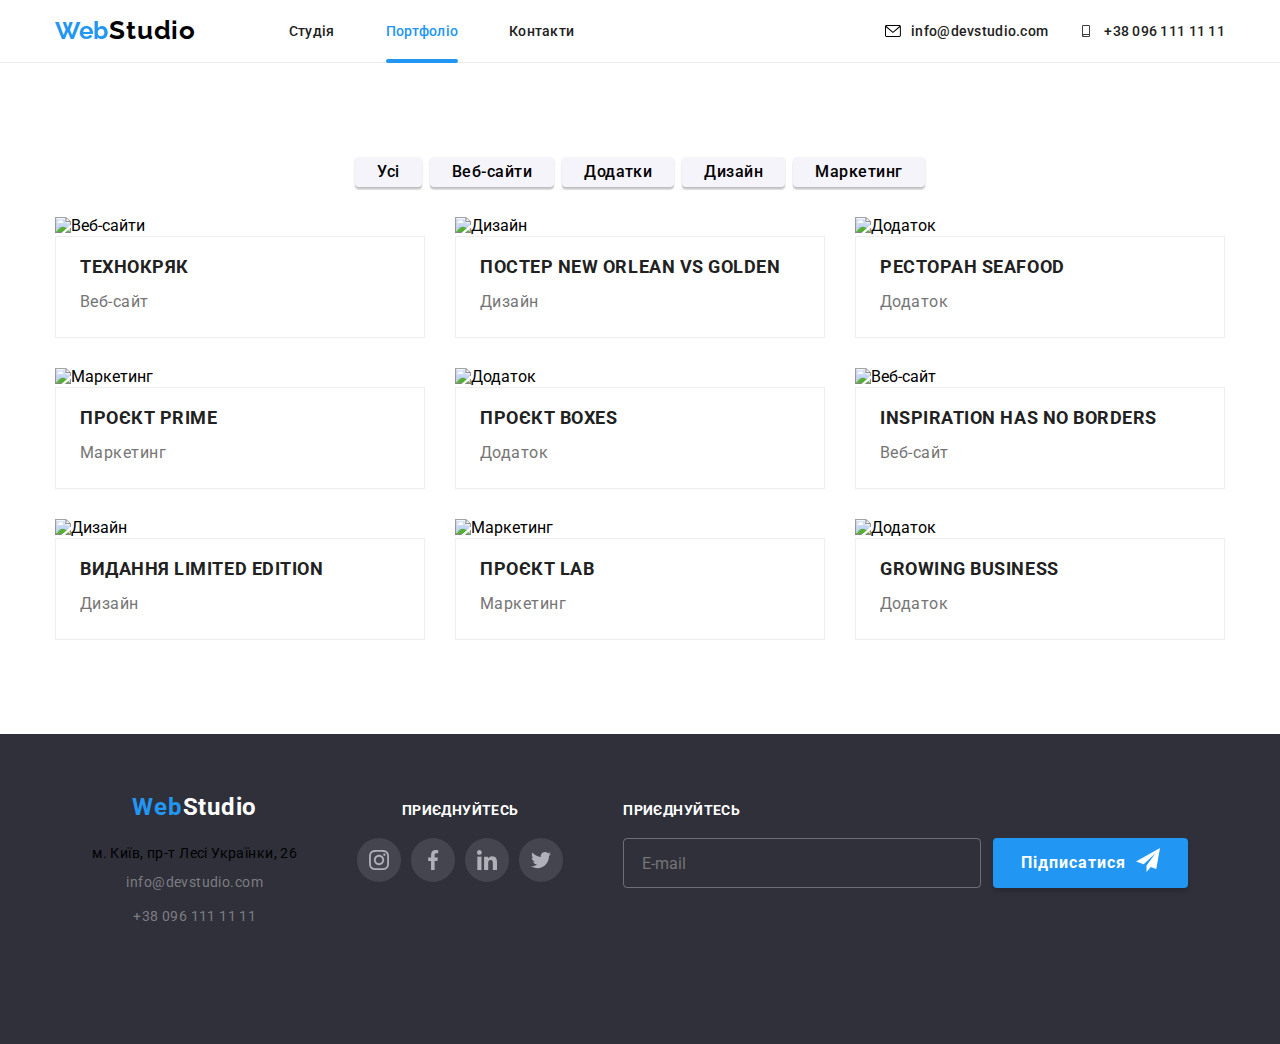
==== commit d6c8088f: "try to fix bugs" ====
--- a/portfolio.html
+++ b/portfolio.html
@@ -28,24 +28,24 @@
           >
           <ul class="header-list flex">
             <li class="header-item">  
-              <a href="./index.html" class="header-link current">Студія</a>
+              <a href="./index.html" class="header-link">Студія</a>
             </li>
             <li class="header-item">
-              <a href="./portfolio.html" class="header-link">Портфоліо</a>
+              <a href="./portfolio.html" class="header-link current">Портфоліо</a>
             </li>
             <li class="header-item">
               <a href="#" class="header-link">Контакти</a>
             </li>
           </ul>
-          <button class="header-menu-btn js-open-menu" aria-controls="mobile-menu" aria-expanded="false">
-            <svg width="20" height="20" class="svg-item">
-              <use
-                href="./img/symbol-defs.svg#burger-menu-svg"
-                class="burger-open-svg"
-              ></use>
-            </svg>
-          </button>
         </nav>
+        <button class="header-menu-btn js-open-menu" aria-controls="mobile-menu" aria-expanded="false">
+          <svg width="20" height="20" class="svg-item">
+            <use
+              href="./img/symbol-defs.svg#burger-menu-svg"
+              class="burger-open-svg"
+            ></use>
+          </svg>
+        </button>
         <ul class="header-contact">
           <li class="header-contact-contacts">
             <svg width="16" height="12">
--- a/css/main.min.css
+++ b/css/main.min.css
@@ -1 +1 @@
-h1,h2,h3,h4,p{margin:0}ul{margin:0;padding:0;list-style-type:none}address{font-style:normal}img{display:block}input:focus,button:focus,textarea:focus,select:focus{outline:none}.team-section-title,.work-title{margin-bottom:50px;font-family:"Roboto",sans-serif;font-weight:700;font-size:36px;text-align:center;letter-spacing:.03em;color:#212121}.clients-section,.team-section,.features,.our-classes{padding-bottom:94px;padding-top:94px}.clients-section-list,.team-section-list,.features-list,.our-classes-list{gap:30px}body{font-family:"Roboto",sans-serif}h4{font-weight:500;font-size:16px;letter-spacing:.03em;color:#212121}img{display:block;max-width:100%;height:auto}.section{padding-top:94px;padding-bottom:94px}.flex{display:flex}a{text-decoration:none}button{cursor:pointer}footer a{font-weight:400;font-size:14px;line-height:1,71;letter-spacing:.03em;color:rgba(179,179,179,.6)}.container{padding:0 15px;margin:0 auto;width:450px;min-width:320px;outline:2px dashed #008b8b}@media screen and (min-width: 480px){.container{width:480px}}@media screen and (min-width: 768px){.container{width:768px}}@media screen and (min-width: 1200px){.container{width:1200px}}.our-classes{display:none}@media screen and (min-width: 1200px){.our-classes{display:flex}}.our-classes-list{display:flex}.our-classes-list-item{position:relative}.our-classes-list-item-title{bottom:0;width:100%;padding:27px 0;text-align:center;position:absolute;color:#fff;background:rgba(47,48,58,.8);font-weight:700;font-size:14px;letter-spacing:.03em;text-transform:uppercase;margin:0}.header{padding-top:16px;padding-bottom:16px;border-bottom:1px solid #ececec}.header-list{margin-right:93px;display:none;align-items:center;gap:50px;position:relative;transition:color 250ms cubic-bezier(0.4, 0, 0.2, 1)}@media screen and (min-width: 768px){.header-list{margin-right:88px;display:flex;gap:51px}}.header-logotip{margin-right:93px;font-family:"Raleway",sans-serif;font-weight:700;font-size:26px;letter-spacing:.03em;color:#000;text-decoration:none}.header-phone,.header-email{font-family:"Roboto",sans-serif;font-weight:500;font-size:14px;letter-spacing:.02em;color:#212121;transition:color 250ms cubic-bezier(0.4, 0, 0.2, 1)}.header-item{position:relative;transition:color 250ms cubic-bezier(0.4, 0, 0.2, 1)}.header-item::after{content:"";position:absolute;top:46px;bottom:0;transform:scale(0);height:4px;display:block;background:#2196f3;border-radius:2px;transition:transform 250ms cubic-bezier(0.4, 0, 0.2, 1)}.header-item:hover::after{transform:scale(1)}.header-contact{margin-left:auto;align-items:center;gap:50px;display:none}@media screen and (min-width: 768px){.header-contact{display:flex;flex-direction:column;gap:10px;align-items:flex-start}}@media screen and (min-width: 1200px){.header-contact{flex-direction:row;gap:30px;align-items:center}}.header-contact-contacts{display:flex;gap:10px;align-items:center;transition:color 250ms cubic-bezier(0.4, 0, 0.2, 1);transition:fill 250ms cubic-bezier(0.4, 0, 0.2, 1)}.header-contact-contacts:hover svg,.header-contact-contacts:hover a{fill:#2196f3;color:#2196f3;transition:color 250ms cubic-bezier(0.4, 0, 0.2, 1);transition:fill 250ms cubic-bezier(0.4, 0, 0.2, 1)}.header-link{font-family:"Roboto",sans-serif;font-weight:500;font-size:14px;letter-spacing:.02em;color:#212121;text-decoration:none;position:relative;transition:transform 250ms cubic-bezier(0.4, 0, 0.2, 1)}.header-link::after{content:"";position:absolute;top:36px;left:0;width:100%;height:4px;background:#2196f3;border-radius:2px;transform:scale(0);transform-origin:bottom left;transition:transform 250ms cubic-bezier(0.4, 0, 0.2, 1)}.header-link:hover::after{transform:scale(1)}.header-link:hover{color:#2196f3}.header-logotip-logo{font-family:var(--second-family);font-weight:700;font-size:24px;letter-spacing:.03em;color:#2196f3}@media screen and (min-width: 768px){.header-btn{display:none}}@media screen and (min-width: 768px){.header-nav{align-items:center;display:flex}}.current{color:#2196f3}.current::after{content:"";top:36px;left:0;width:100%;height:4px;background:#2196f3;border-radius:2px;transform:scale(0)}.section-title{padding-bottom:118px;padding-top:118px;margin-left:auto;margin-right:auto;text-align:center;background-image:linear-gradient(rgba(47, 48, 58, 0.4) 0%, rgba(130, 132, 160, 0.4) 100%),url(../img/hero-background-mobile.jpg);background-repeat:no-repeat;background-size:cover;background-position:center}@media screen and (min-width: 768px){.section-title{background-image:linear-gradient(rgba(47, 48, 58, 0.4) 0%, rgba(130, 132, 160, 0.4) 100%),url(../img/header-tablet-bg.jpg)}}.section-title-button{padding:10px 32px;border:0;border-radius:4px;min-width:216px;font-weight:700;font-size:16px;line-height:1,87;letter-spacing:.06em;text-align:center;color:#fff;box-shadow:0 4px 4px 0 rgba(0,0,0,.15);background:#2196f3}.section-title-title{margin-bottom:30px;font-family:var(--font-family);font-weight:900;font-size:26px;line-height:162%;letter-spacing:.06em;text-transform:uppercase;text-align:center;color:#fff}.features-list{display:block}@media screen and (min-width: 768px){.features-list{display:flex;flex-wrap:wrap;gap:30px}}@media screen and (min-width: 1200px){.features-list{flex-wrap:nowrap}}.features-list-first-item{font-weight:400;font-size:14px;line-height:171%;letter-spacing:.03em;color:#757575}.features-list-first-item::before{content:"";display:block;height:120px;background-color:#f5f4fa;background-image:url(../img/first-before-element-all.svg);background-repeat:no-repeat;background-position:center;border-radius:4px}@media screen and (min-width: 768px){.features-list-first-item{width:354px}}.features-list-second-item{font-weight:400;font-size:14px;line-height:171%;letter-spacing:.03em;color:#757575}.features-list-second-item::before{content:"";display:block;height:120px;background-color:#f5f4fa;background-image:url(../img/second-before-element.svg);background-repeat:no-repeat;background-position:center;border-radius:4px}@media screen and (min-width: 768px){.features-list-second-item{width:354px}}.features-list-third-item{font-weight:400;font-size:14px;line-height:171%;letter-spacing:.03em;color:#757575}.features-list-third-item::before{content:"";display:block;height:120px;background-color:#f5f4fa;background-image:url(../img/third-before-element.svg);background-repeat:no-repeat;background-position:center;border-radius:4px}@media screen and (min-width: 768px){.features-list-third-item{width:354px}}.features-list-fourth-item{font-weight:400;font-size:14px;line-height:171%;letter-spacing:.03em;color:#757575}@media screen and (min-width: 768px){.features-list-fourth-item{width:354px}}.features-list-fourth-item::before{content:"";display:block;height:120px;background-color:#f5f4fa;background-image:url(../img/fourth-before-element.svg);background-repeat:no-repeat;background-position:center;border-radius:4px}.features-title{text-align:center;margin-top:30px;margin-bottom:10px;font-family:"Roboto",sans-serif;font-weight:700;font-size:14px;letter-spacing:.03em;text-transform:uppercase}@media screen and (min-width: 768px){.features-title{text-align:left}}.features-paragraph{margin-bottom:30px;width:100%;font-family:"Roboto",sans-serif;font-weight:400;font-size:14px;line-height:1,71;letter-spacing:.03em}@media screen and (min-width: 768px){.features-paragraph{margin-bottom:0}}h3{margin-bottom:10px;font-weight:700;font-size:14px;letter-spacing:.03em;text-transform:uppercase;color:#212121}.team-section{background-color:#f5f4fa}.team-section-list{display:block;gap:30px;flex-basis:calc((100% - 90px)/4)}@media screen and (min-width: 768px){.team-section-list{display:flex;flex-wrap:wrap}}@media screen and (min-width: 1200px){.team-section-list{flex-wrap:nowrap}}.team-section-list-item{margin-bottom:30px;width:100%}@media screen and (min-width: 768px){.team-section-list-item{width:354px;margin-bottom:0px}}.team-section-list-item-first-person,.team-section-list-item-second-person,.team-section-list-item-third-person,.team-section-list-item-fourth-person{padding-bottom:30px;display:flex;flex-direction:column;background-color:#fff;box-shadow:0 2px 1px 0 rgba(0,0,0,.2),0 1px 1px 0 rgba(0,0,0,.14),0 1px 3px 0 rgba(0,0,0,.12);border-radius:0 0 4px 4px;display:flex}.team-section-title{font-family:"Roboto",sans-serif}.team-section-paragraph{margin-top:10px;text-align:center;font-family:var(--font-family);font-weight:400;font-size:16px;letter-spacing:.03em;text-align:center;color:#757575}.team-section-title-h4{margin-top:30px;font-family:var(--font-family);font-weight:500;font-size:16px;letter-spacing:.03em;text-align:center;color:#212121}.footer-adress{font-weight:400;font-size:14px;line-height:171%;letter-spacing:.03em}.icons-list{margin-top:16px;display:flex;justify-content:center;justify-content:space-evenly}.icons-list .icons-list-element:nth-child(n+1){display:flex;justify-content:center;align-items:center;fill:#afb1b8;width:44px;height:44px;border-radius:90px;background-color:rgba(0,0,0,0);transition:fill 250ms cubic-bezier(0.4, 0, 0.2, 1);transition:background-color 250ms cubic-bezier(0.4, 0, 0.2, 1)}.icons-list .icons-list-element:nth-child(n+1):hover{transition:fill 250ms cubic-bezier(0.4, 0, 0.2, 1);transition:background-color 250ms cubic-bezier(0.4, 0, 0.2, 1);fill:#fff;background-color:#2196f3}.team-section-images{width:450px}.clients-section-list{display:flex;justify-content:center;flex-wrap:wrap;gap:30px}.clients-section-list-item-first,.clients-section-list-item-second,.clients-section-list-item-third,.clients-section-list-item-fourth,.clients-section-list-item-fivth,.clients-section-list-item-last{display:flex;align-items:center;justify-content:center;fill:#afb1b8;width:170px;height:92px;border:1px solid #afb1b8;border-radius:4px;transition:border 250ms cubic-bezier(0.4, 0, 0.2, 1)}.clients-section-list-item-first:hover,.clients-section-list-item-second:hover,.clients-section-list-item-third:hover,.clients-section-list-item-fourth:hover,.clients-section-list-item-fivth:hover,.clients-section-list-item-last:hover{fill:#2196f3;border:1px solid #2196f3;transition:border 250ms cubic-bezier(0.4, 0, 0.2, 1)}.clients-section-title{margin-bottom:50px;font-family:"Roboto",sans-serif;font-weight:700;font-size:36px;letter-spacing:.03em;text-align:center;color:#212121}.transform-style-svg{transition:fill 250ms cubic-bezier(0.4, 0, 0.2, 1)}.icon-list{margin-bottom:60px;gap:10px;margin-top:20px;display:flex;justify-content:center}.icon-list-element{display:flex;justify-content:center;align-items:center;fill:#afb1b8;width:44px;height:44px;border-radius:90px;background-color:rgba(255,255,255,.1)}.icon-list-element:hover{fill:#fff;background-color:#2196f3}footer{padding-bottom:60px;padding-top:60px;background-color:#2f303a}footer-second-link{text-align:center;display:inline-block;padding-bottom:20px;font-family:"Raleway",sans-serif;font-weight:700;font-size:26px;letter-spacing:.03em;color:#fff;text-decoration:none;font-family:"Raleway",sans-serif}.infos-list{display:flex;flex-direction:column;align-items:center;justify-content:center}@media screen and (min-width: 768px){.footer-wrapper{display:flex;flex-wrap:wrap;justify-content:center;gap:60px 106px;align-items:baseline}}@media screen and (min-width: 1200px){.footer-wrapper{flex-wrap:nowrap;justify-content:center;gap:60px}}.footer-wrapper-second-part{margin-left:70px;margin-right:93px;display:flex;flex-direction:column}@media screen and (min-width: 768px){.footer-wrapper-second-part{margin-left:0;margin-right:0}}.footer-wrapper-style{flex-direction:column;align-items:flex-start}@media screen and (min-width: 768px){.footer-wrapper-style{display:block}}@media screen and (min-width: 1200px){.footer-wrapper-style{display:flex}}.footer-wrapper-style-btn{margin:0 auto;display:flex;gap:10px;padding:10px 28px;border:none;border-radius:4px;box-shadow:0 4px 4px 0 rgba(0,0,0,.15);background:#2196f3;font-family:"Roboto",sans-serif;font-weight:700;font-size:16px;line-height:187%;letter-spacing:.06em;color:#fff;animation-name:scale;animation-duration:5000ms;animation-timing-function:linear;animation-iteration-count:infinite;animation-direction:alternate}.footer-wrapper-style-form-h2{text-align:center;margin-bottom:20px;font-family:"Roboto",sans-serif;font-weight:700;font-size:14px;letter-spacing:.03em;text-transform:uppercase;color:#fff}.footer-wrapper-subscribe-form{margin-bottom:20px;padding-top:15px;padding-bottom:15px;padding-left:16px;margin-right:12px;border:1px solid rgba(255,255,255,.3);border-radius:4px;width:100%;height:50px}@media screen and (min-width: 768px){.footer-wrapper-subscribe-form{width:450px;margin-bottom:0}}@media screen and (min-width: 1200px){.footer-wrapper-subscribe-form{width:358px;margin-bottom:0}}.footer-wrapper-subscribe-form-input{background-color:rgba(0,0,0,0);border:none}.footer-h2{align-self:center;font-family:"Roboto",sans-serif;font-weight:700;font-size:14px;letter-spacing:.03em;text-transform:uppercase;color:#fff}.footer-scndwrapper{display:block;align-items:center}@media screen and (min-width: 768px){.footer-scndwrapper{display:flex}}@media screen and (min-width: 1200px){.footer-scndwrapper{display:flex}}.footer-form-wrapper{margin-bottom:30px;display:flex;align-items:center;justify-content:center;gap:7px}@keyframes scale{0%{transform:scale(1);background:#2196f3}50%{transform:scale(1.1);background:rgba(30,136,223,.9333333333)}100%{transform:scale(1);background:#2196f3}}.address-footer{margin-bottom:60px;display:flex;flex-direction:column;align-items:center}#website-link{margin-bottom:20px;font-family:var(--second-family);font-weight:700;font-size:24px;letter-spacing:.03em;text-align:center;color:#fff}.footer-adress{margin-bottom:8px}.buttons-list{margin-bottom:46px;display:flex;justify-content:flex-start;flex-wrap:wrap;gap:8px}@media screen and (min-width: 768px){.buttons-list{justify-content:center;margin-bottom:30px}}.buttons-list-items{padding:6px 22px;border:none;background-color:#f5f4fa;border-radius:4px;font-family:var(--font-family);letter-spacing:.03em;line-height:1,62;font-size:16px;font-weight:500;box-shadow:0 2px 2px 0 rgba(0,0,0,.12),0 1px 2px 0 rgba(0,0,0,.08),0 3px 1px 0 rgba(0,0,0,.1);-moz-column-gap:30px;column-gap:30px;transition:background-color 250ms cubic-bezier(0.4, 0, 0.2, 1);transition:color 250ms cubic-bezier(0.4, 0, 0.2, 1)}.buttons-list-items:hover{background-color:#2196f3;color:#fff;box-shadow:0 2px 2px 0 rgba(0,0,0,.12),0 1px 2px 0 rgba(0,0,0,.08),0 3px 1px 0 rgba(0,0,0,.1);transition:background-color 250ms cubic-bezier(0.4, 0, 0.2, 1);transition:color 250ms cubic-bezier(0.4, 0, 0.2, 1)}.image-list{display:flex;flex-wrap:wrap;gap:30px}.image-list-items{width:100%}.image-list-items-paragraph{margin-left:24px;font-family:"Roboto",sans-serif;font-weight:400;font-size:16px;line-height:187%;letter-spacing:.03em;color:#757575}.image-list-title{margin-left:24px;margin-top:20px;font-family:"Roboto",sans-serif;font-weight:700;font-size:18px;flex-basis:calc(100% - 180px)/6}.image-list-element{width:100vw;display:flex;flex-direction:column}@media screen and (min-width: 768px){.image-list-element{width:354px}}@media screen and (min-width: 1200px){.image-list-element{width:370px}}.image-list-element:hover{box-shadow:1px 4px 6px 0 rgba(0,0,0,.16),0 4px 4px 0 rgba(0,0,0,.06),0 1px 1px 0 rgba(0,0,0,.12)}.portfolio-info{border:1px solid #eee;flex-grow:1;padding-bottom:20px}.image-list-element .box{position:relative;overflow:hidden}.overlay{width:100%;height:100%;background-color:rgba(33,150,243,.9);margin:0;padding:63px 24px;position:absolute;top:0;left:0;transform:translateY(100%);transition:transform 250ms ease}.overlay-paragraph{font-family:"Roboto",sans-serif;font-weight:400;font-size:18px;line-height:156%;letter-spacing:.03em;color:#fff}.image-list-element:hover .overlay{transform:translateY(0%)}.menu-container{position:fixed;top:0;left:0;width:100vw;height:100vh;background-color:#fff;transition:transform 500ms ease-in-out;transform:translateX(100%)}@media screen and (min-width: 768px){.menu-container{display:none}}.menu-container.is-open{transform:translateX(0%);transition:transform 500ms ease-in-out}.MenuCloseBtn{position:absolute;right:0;background-color:rgba(0,0,0,0);padding-top:10px;padding-right:15px;border-radius:40px;border:none;cursor:pointer}@media screen and (min-width: 768px){.MenuCloseBtn{display:none}}.header-menu-btn{background-color:rgba(0,0,0,0);padding:10px;border-radius:40px;border:none;cursor:pointer}@media screen and (min-width: 768px){.header-menu-btn{display:none}}.burger-menu-wrapper{padding-top:48px;padding-bottom:48px;padding-left:40px;padding-right:144px;display:flex;flex-direction:column}.mobile-menu{display:flex;flex-direction:column;gap:32px;margin-bottom:302px}.mobile-menu-link{font-family:"Roboto",sans-serif;font-weight:500;font-size:40px;letter-spacing:.02em;color:#212121}.mobile-menu-link:hover{color:#2196f3}.mobile-menu-contacts-part-list{display:flex;flex-direction:column-reverse;gap:32px;margin-bottom:64px}.mobile-menu-contacts-part-list-link{font-family:var(--font-family);font-weight:500;font-size:24px;letter-spacing:.02em;color:#757575}.mobile-menu-contacts-part-list-link:hover{color:#2196f3}.messangers-list{display:flex;gap:10px}.messangers-list-item:nth-child(n+2)::before{content:"";margin-right:10px;display:inline;border:1px solid rgba(33,33,33,.2);width:22px;height:0px}.messangers-list-link{font-family:var(--font-family);font-weight:500;font-size:18px;line-height:122%;letter-spacing:.02em;color:#2196f3;color:#2196f3}.backdrop{position:fixed;width:100%;height:100%;background-color:rgba(0,0,0,.423);top:0;left:0;opacity:1;visibility:visible;transition:opacity 500ms}.modal{padding:40px;border-radius:4px;position:absolute;top:50%;left:50%;background-color:#fff;width:450px;height:609px;transition:transform 250ms cubic-bezier(0.4, 0, 0.2, 1),transform 250ms cubic-bezier(0.4, 0, 0.2, 1),transform 250ms cubic-bezier(0.4, 0, 0.2, 1);transform:translate(-50%, -50%) scale(1) rotate(360deg)}@media screen and (min-width: 1200px){.modal{width:528px}}.backdrop.is-hidden{opacity:0;pointer-events:none;visibility:hidden}.backdrop.is-hidden .modal{transition:transform 250ms cubic-bezier(0.4, 0, 0.2, 1),transform 250ms cubic-bezier(0.4, 0, 0.2, 1);transform:translate(-50%, -50%) scale(0, 7)}.modal-close{display:block;margin-left:auto;border:none;border-radius:100%;background-color:#fff;border:1px solid rgba(0,0,0,.1);stroke:rgba(0,0,0,.1)}.form-title{text-align:center;margin-bottom:12px;width:100%;font-family:"Roboto",sans-serif;font-weight:700;font-size:20px;letter-spacing:.03em;text-align:center;color:#212121}.modal-close:hover .cross-svg{fill:#2196f3}.submit-btn{padding:10px 52px;display:block;margin:0 auto;border:none;background-color:#2196f3;border-radius:4px;font-family:"Roboto",sans-serif;font-weight:700;font-size:16px;box-shadow:0 4px 4px 0 rgba(0,0,0,.15);background:#2196f3;line-height:187%;letter-spacing:.06em;color:#fff}.accepting-form{font-family:"Roboto",sans-serif;font-weight:400;font-size:12px;letter-spacing:.03em;color:#757575;display:flex;justify-content:center;align-items:center;gap:7px}@media screen and (min-width: 1200px){.accepting-form{font-family:"Roboto",sans-serif;font-weight:400;font-size:14px;line-height:171%;letter-spacing:.03em;color:#757575}}.accepting{text-decoration:underline;-webkit-text-decoration-skip-ink:none;text-decoration-skip-ink:none;text-decoration:underline;text-decoration-skip-ink:none;color:#2196f3}.text-area{margin-top:4px;margin-bottom:20px;width:100%;padding:12px 16px;height:96px;resize:none;font-family:"Roboto",sans-serif;font-weight:400;font-size:12px;letter-spacing:.01em;color:rgba(117,117,117,.5);border:1px solid rgba(33,33,33,.2);border-radius:4px}.placeholder-name,.placeholder-email,.placeholder-number{width:100%;height:40px;padding:0 12px 0 36px;margin-top:4px;font-family:"Roboto",sans-serif;font-weight:700;font-size:14px;letter-spacing:-0.02em;color:#bbb;border:1px solid rgba(33,33,33,.2);border-radius:4px;transition:border 250ms cubic-bezier(0.4, 0, 0.2, 1)}.placeholder-name:hover,.placeholder-name:focus{border:1px solid #2196f3;transition:border 250ms cubic-bezier(0.4, 0, 0.2, 1)}.placeholder-email:hover,.placeholder-email:focus{border:1px solid #2196f3;transition:border 250ms cubic-bezier(0.4, 0, 0.2, 1)}.placeholder-number:hover,.placeholder-number:focus{border:1px solid #2196f3;transition:border 250ms cubic-bezier(0.4, 0, 0.2, 1)}.name-label:focus-within .contact-svg,.phone-label:focus-within .phone-svg,.email-label:focus-within .email-svg{fill:#2196f3}.paragraph-form-wrapper{display:flex;justify-content:flex-start;font-family:"Roboto",sans-serif;font-weight:400;font-size:12px;letter-spacing:.01em;color:#757575}.last-form-paragraph{font-family:"Roboto",sans-serif;font-weight:400;font-size:14px;line-height:171%;letter-spacing:.03em;color:#757575}.email-label,.phone-label,.name-label,.text-area-label{font-family:"Roboto",sans-serif;font-weight:400;font-size:12px;letter-spacing:.01em;color:#757575}.label-title-p{margin-bottom:4px;font-family:"Roboto",sans-serif;font-weight:400;font-size:12px;letter-spacing:.01em;color:#757575}.js-forma{display:flex;flex-direction:column;gap:10px}.close-btn{position:relative;left:32px;bottom:32px}.div-form-position{position:relative}.contact-svg,.phone-svg,.email-svg{position:absolute;top:33px;left:12px}/*# sourceMappingURL=main.min.css.map */+h1,h2,h3,h4,p{margin:0}ul{margin:0;padding:0;list-style-type:none}address{font-style:normal}img{display:block}input:focus,button:focus,textarea:focus,select:focus{outline:none}.team-section-title,.work-title{margin-bottom:50px;font-family:"Roboto",sans-serif;font-weight:700;font-size:36px;text-align:center;letter-spacing:.03em;color:#212121}.clients-section,.team-section,.features,.our-classes{padding-bottom:94px;padding-top:94px}.clients-section-list,.team-section-list,.features-list,.our-classes-list{gap:30px}body{font-family:"Roboto",sans-serif}h4{font-weight:500;font-size:16px;letter-spacing:.03em;color:#212121}img{display:block;max-width:100%;height:auto}.section{padding-top:94px;padding-bottom:94px}.flex{display:flex}a{text-decoration:none}button{cursor:pointer}footer a{font-weight:400;font-size:14px;line-height:1,71;letter-spacing:.03em;color:rgba(179,179,179,.6)}.container{justify-content:space-between;align-items:center;padding:0 15px;margin:0 auto;width:320px;min-width:320px}@media screen and (min-width: 480px){.container{width:480px}}@media screen and (min-width: 768px){.container{width:768px}}@media screen and (min-width: 1200px){.container{width:1200px}}.our-classes{display:none}@media screen and (min-width: 1200px){.our-classes{display:flex}}.our-classes-list{display:flex}.our-classes-list-item{position:relative}.our-classes-list-item-title{bottom:0;width:100%;padding:27px 0;text-align:center;position:absolute;color:#fff;background:rgba(47,48,58,.8);font-weight:700;font-size:14px;letter-spacing:.03em;text-transform:uppercase;margin:0}.header{padding-top:16px;padding-bottom:16px;border-bottom:1px solid #ececec}.header-list{margin-right:93px;display:none;align-items:center;gap:50px;position:relative;transition:color 250ms cubic-bezier(0.4, 0, 0.2, 1)}@media screen and (min-width: 768px){.header-list{margin-right:88px;display:flex;gap:51px}}.header-logotip{margin-right:93px;font-family:"Raleway",sans-serif;font-weight:700;font-size:26px;letter-spacing:.03em;color:#000;text-decoration:none}.header-phone,.header-email{font-family:"Roboto",sans-serif;font-weight:500;font-size:14px;letter-spacing:.02em;color:#212121;transition:color 250ms cubic-bezier(0.4, 0, 0.2, 1)}.header-item{position:relative;transition:color 250ms cubic-bezier(0.4, 0, 0.2, 1)}.header-item::after{content:"";position:absolute;top:46px;bottom:0;transform:scale(0);height:4px;display:block;background:#2196f3;border-radius:2px;transition:transform 250ms cubic-bezier(0.4, 0, 0.2, 1)}.header-item:hover::after{transform:scale(1)}.header-contact{margin-left:auto;align-items:center;gap:50px;display:none}@media screen and (min-width: 768px){.header-contact{display:flex;flex-direction:column;gap:10px;align-items:flex-start}}@media screen and (min-width: 1200px){.header-contact{flex-direction:row;gap:30px;align-items:center}}.header-contact-contacts{display:flex;gap:10px;align-items:center;transition:color 250ms cubic-bezier(0.4, 0, 0.2, 1);transition:fill 250ms cubic-bezier(0.4, 0, 0.2, 1)}.header-contact-contacts:hover svg,.header-contact-contacts:hover a{fill:#2196f3;color:#2196f3;transition:color 250ms cubic-bezier(0.4, 0, 0.2, 1);transition:fill 250ms cubic-bezier(0.4, 0, 0.2, 1)}.header-link{font-family:"Roboto",sans-serif;font-weight:500;font-size:14px;letter-spacing:.02em;color:#212121;text-decoration:none;position:relative;transition:transform 250ms cubic-bezier(0.4, 0, 0.2, 1)}.header-link::after{content:"";position:absolute;top:36px;left:0;width:100%;height:4px;background:#2196f3;border-radius:2px;transform:scale(0);transform-origin:bottom left;transition:transform 250ms cubic-bezier(0.4, 0, 0.2, 1)}.header-link:hover::after{transform:scale(1)}.header-link:hover{color:#2196f3}.header-logotip-logo{font-family:var(--second-family);font-weight:700;font-size:24px;letter-spacing:.03em;color:#2196f3}@media screen and (min-width: 768px){.header-btn{display:none}}@media screen and (min-width: 768px){.header-nav{align-items:center;display:flex}}.current{color:#2196f3}.current::after{content:"";top:36px;left:0;width:100%;height:4px;background:#2196f3;border-radius:2px;transform:scale(1)}.section-title{padding-bottom:118px;padding-top:118px;margin-left:auto;margin-right:auto;text-align:center;width:100vw;background-image:linear-gradient(rgba(47, 48, 58, 0.4) 0%, rgba(130, 132, 160, 0.4) 100%),url(../img/hero-background-mobile.jpg);background-repeat:no-repeat;background-size:cover;background-position:center}@media screen and (min-width: 768px){.section-title{background-image:linear-gradient(rgba(47, 48, 58, 0.4) 0%, rgba(130, 132, 160, 0.4) 100%),url(../img/header-tablet-bg.jpg)}}@media screen and (min-width: 1200px){.section-title{padding-bottom:200px;padding-top:200px;background-image:linear-gradient(rgba(47, 48, 58, 0.4) 0%, rgba(130, 132, 160, 0.4) 100%),url(../img/background.jpg)}}.section-title-button{padding:10px 32px;border:0;border-radius:4px;min-width:216px;font-weight:700;font-size:16px;line-height:1,87;letter-spacing:.06em;text-align:center;color:#fff;box-shadow:0 4px 4px 0 rgba(0,0,0,.15);background:#2196f3}.section-title-title{margin-bottom:30px;font-family:var(--font-family);font-weight:900;font-size:26px;line-height:162%;letter-spacing:.06em;text-transform:uppercase;text-align:center;color:#fff}.features-list{display:block}@media screen and (min-width: 768px){.features-list{display:flex;flex-wrap:wrap;gap:30px}}@media screen and (min-width: 1200px){.features-list{flex-wrap:nowrap}}.features-list-first-item{font-weight:400;font-size:14px;line-height:171%;letter-spacing:.03em;color:#757575}.features-list-first-item::before{content:"";display:block;height:120px;background-color:#f5f4fa;background-image:url(../img/first-before-element-all.svg);background-repeat:no-repeat;background-position:center;border-radius:4px}@media screen and (min-width: 768px){.features-list-first-item{width:354px}}.features-list-second-item{font-weight:400;font-size:14px;line-height:171%;letter-spacing:.03em;color:#757575}.features-list-second-item::before{content:"";display:block;height:120px;background-color:#f5f4fa;background-image:url(../img/second-before-element.svg);background-repeat:no-repeat;background-position:center;border-radius:4px}@media screen and (min-width: 768px){.features-list-second-item{width:354px}}.features-list-third-item{font-weight:400;font-size:14px;line-height:171%;letter-spacing:.03em;color:#757575}.features-list-third-item::before{content:"";display:block;height:120px;background-color:#f5f4fa;background-image:url(../img/third-before-element.svg);background-repeat:no-repeat;background-position:center;border-radius:4px}@media screen and (min-width: 768px){.features-list-third-item{width:354px}}.features-list-fourth-item{font-weight:400;font-size:14px;line-height:171%;letter-spacing:.03em;color:#757575}@media screen and (min-width: 768px){.features-list-fourth-item{width:354px}}.features-list-fourth-item::before{content:"";display:block;height:120px;background-color:#f5f4fa;background-image:url(../img/fourth-before-element.svg);background-repeat:no-repeat;background-position:center;border-radius:4px}.features-title{text-align:center;margin-top:30px;margin-bottom:10px;font-family:"Roboto",sans-serif;font-weight:700;font-size:14px;letter-spacing:.03em;text-transform:uppercase}@media screen and (min-width: 768px){.features-title{text-align:left}}.features-paragraph{margin-bottom:30px;width:100%;font-family:"Roboto",sans-serif;font-weight:400;font-size:14px;line-height:1,71;letter-spacing:.03em}@media screen and (min-width: 768px){.features-paragraph{margin-bottom:0}}h3{margin-bottom:10px;font-weight:700;font-size:14px;letter-spacing:.03em;text-transform:uppercase;color:#212121}.team-section{background-color:#f5f4fa}.team-section-list{display:block;gap:30px;flex-basis:calc((100% - 90px)/4)}@media screen and (min-width: 768px){.team-section-list{display:flex;flex-wrap:wrap}}@media screen and (min-width: 1200px){.team-section-list{flex-wrap:nowrap}}.team-section-list-item{margin-bottom:30px;width:100%}@media screen and (min-width: 768px){.team-section-list-item{width:354px;margin-bottom:0px}}.team-section-list-item-first-person,.team-section-list-item-second-person,.team-section-list-item-third-person,.team-section-list-item-fourth-person{padding-bottom:30px;display:flex;flex-direction:column;background-color:#fff;box-shadow:0 2px 1px 0 rgba(0,0,0,.2),0 1px 1px 0 rgba(0,0,0,.14),0 1px 3px 0 rgba(0,0,0,.12);border-radius:0 0 4px 4px;display:flex}.team-section-title{font-family:"Roboto",sans-serif}.team-section-paragraph{margin-top:10px;text-align:center;font-family:var(--font-family);font-weight:400;font-size:16px;letter-spacing:.03em;text-align:center;color:#757575}.team-section-title-h4{margin-top:30px;font-family:var(--font-family);font-weight:500;font-size:16px;letter-spacing:.03em;text-align:center;color:#212121}.footer-adress{font-weight:400;font-size:14px;line-height:171%;letter-spacing:.03em}.icons-list{margin-top:16px;display:flex;justify-content:center;justify-content:space-evenly}.icons-list .icons-list-element:nth-child(n+1){display:flex;justify-content:center;align-items:center;fill:#afb1b8;width:44px;height:44px;border-radius:90px;background-color:rgba(0,0,0,0);transition:fill 250ms cubic-bezier(0.4, 0, 0.2, 1);transition:background-color 250ms cubic-bezier(0.4, 0, 0.2, 1)}.icons-list .icons-list-element:nth-child(n+1):hover{transition:fill 250ms cubic-bezier(0.4, 0, 0.2, 1);transition:background-color 250ms cubic-bezier(0.4, 0, 0.2, 1);fill:#fff;background-color:#2196f3}.team-section-images{width:450px}.clients-section-list{display:flex;justify-content:center;flex-wrap:wrap;gap:30px}.clients-section-list-item-first,.clients-section-list-item-second,.clients-section-list-item-third,.clients-section-list-item-fourth,.clients-section-list-item-fivth,.clients-section-list-item-last{display:flex;align-items:center;justify-content:center;fill:#afb1b8;width:170px;height:92px;border:1px solid #afb1b8;border-radius:4px;transition:border 250ms cubic-bezier(0.4, 0, 0.2, 1)}.clients-section-list-item-first:hover,.clients-section-list-item-second:hover,.clients-section-list-item-third:hover,.clients-section-list-item-fourth:hover,.clients-section-list-item-fivth:hover,.clients-section-list-item-last:hover{fill:#2196f3;border:1px solid #2196f3;transition:border 250ms cubic-bezier(0.4, 0, 0.2, 1)}.clients-section-title{margin-bottom:50px;font-family:"Roboto",sans-serif;font-weight:700;font-size:36px;letter-spacing:.03em;text-align:center;color:#212121}.transform-style-svg{transition:fill 250ms cubic-bezier(0.4, 0, 0.2, 1)}.icon-list{margin-bottom:60px;gap:10px;margin-top:20px;display:flex;justify-content:center}.icon-list-element{display:flex;justify-content:center;align-items:center;fill:#afb1b8;width:44px;height:44px;border-radius:90px;background-color:rgba(255,255,255,.1)}.icon-list-element:hover{fill:#fff;background-color:#2196f3}footer{padding-bottom:60px;padding-top:60px;background-color:#2f303a;width:100vw}footer-second-link{text-align:center;display:inline-block;padding-bottom:20px;font-family:"Raleway",sans-serif;font-weight:700;font-size:26px;letter-spacing:.03em;color:#fff;text-decoration:none;font-family:"Raleway",sans-serif}.infos-list{display:flex;flex-direction:column;align-items:center;justify-content:center}@media screen and (min-width: 768px){.footer-wrapper{display:flex;flex-wrap:wrap;justify-content:center;gap:60px 106px;align-items:baseline}}@media screen and (min-width: 1200px){.footer-wrapper{flex-wrap:nowrap;justify-content:center;gap:60px}}.footer-wrapper-second-part{margin-left:70px;margin-right:93px;display:flex;flex-direction:column}@media screen and (min-width: 768px){.footer-wrapper-second-part{margin-left:0;margin-right:0}}.footer-wrapper-style{flex-direction:column;align-items:flex-start}@media screen and (min-width: 768px){.footer-wrapper-style{display:block}}@media screen and (min-width: 1200px){.footer-wrapper-style{display:flex}}.footer-wrapper-style-btn{margin:0 auto;display:flex;gap:10px;padding:10px 28px;border:none;border-radius:4px;box-shadow:0 4px 4px 0 rgba(0,0,0,.15);background:#2196f3;font-family:"Roboto",sans-serif;font-weight:700;font-size:16px;line-height:187%;letter-spacing:.06em;color:#fff;animation-name:scale;animation-duration:5000ms;animation-timing-function:linear;animation-iteration-count:infinite;animation-direction:alternate}.footer-wrapper-style-form-h2{text-align:center;margin-bottom:20px;font-family:"Roboto",sans-serif;font-weight:700;font-size:14px;letter-spacing:.03em;text-transform:uppercase;color:#fff}.footer-wrapper-subscribe-form{margin-bottom:20px;padding-top:15px;padding-bottom:15px;padding-left:16px;margin-right:12px;border:1px solid rgba(255,255,255,.3);border-radius:4px;width:100%;height:50px}@media screen and (min-width: 768px){.footer-wrapper-subscribe-form{width:450px;margin-bottom:0}}@media screen and (min-width: 1200px){.footer-wrapper-subscribe-form{width:358px;margin-bottom:0}}.footer-wrapper-subscribe-form-input{background-color:rgba(0,0,0,0);border:none}.footer-h2{align-self:center;font-family:"Roboto",sans-serif;font-weight:700;font-size:14px;letter-spacing:.03em;text-transform:uppercase;color:#fff}.footer-scndwrapper{display:block;align-items:center}@media screen and (min-width: 768px){.footer-scndwrapper{display:flex}}@media screen and (min-width: 1200px){.footer-scndwrapper{display:flex}}.footer-form-wrapper{margin-bottom:30px;display:flex;align-items:center;justify-content:center;gap:7px}@keyframes scale{0%{transform:scale(1);background:#2196f3}50%{transform:scale(1.1);background:rgba(30,136,223,.9333333333)}100%{transform:scale(1);background:#2196f3}}.address-footer{margin-bottom:60px;display:flex;flex-direction:column;align-items:center}#website-link{margin-bottom:20px;font-family:var(--second-family);font-weight:700;font-size:24px;letter-spacing:.03em;text-align:center;color:#fff}.footer-adress{margin-bottom:8px}.buttons-list{margin-bottom:46px;display:flex;justify-content:flex-start;flex-wrap:wrap;gap:8px}@media screen and (min-width: 768px){.buttons-list{justify-content:center;margin-bottom:30px}}.buttons-list-items{padding:6px 22px;border:none;background-color:#f5f4fa;border-radius:4px;font-family:var(--font-family);letter-spacing:.03em;line-height:1,62;font-size:16px;font-weight:500;box-shadow:0 2px 2px 0 rgba(0,0,0,.12),0 1px 2px 0 rgba(0,0,0,.08),0 3px 1px 0 rgba(0,0,0,.1);-moz-column-gap:30px;column-gap:30px;transition:background-color 250ms cubic-bezier(0.4, 0, 0.2, 1);transition:color 250ms cubic-bezier(0.4, 0, 0.2, 1)}.buttons-list-items:hover{background-color:#2196f3;color:#fff;box-shadow:0 2px 2px 0 rgba(0,0,0,.12),0 1px 2px 0 rgba(0,0,0,.08),0 3px 1px 0 rgba(0,0,0,.1);transition:background-color 250ms cubic-bezier(0.4, 0, 0.2, 1);transition:color 250ms cubic-bezier(0.4, 0, 0.2, 1)}.image-list{display:flex;flex-wrap:wrap;gap:30px}.image-list-items{width:100%}.image-list-items-paragraph{margin-left:24px;font-family:"Roboto",sans-serif;font-weight:400;font-size:16px;line-height:187%;letter-spacing:.03em;color:#757575}.image-list-title{margin-left:24px;margin-top:20px;font-family:"Roboto",sans-serif;font-weight:700;font-size:18px;flex-basis:calc(100% - 180px)/6}.image-list-element{width:100vw;display:flex;flex-direction:column}@media screen and (min-width: 768px){.image-list-element{width:354px}}@media screen and (min-width: 1200px){.image-list-element{width:370px}}.image-list-element:hover{box-shadow:1px 4px 6px 0 rgba(0,0,0,.16),0 4px 4px 0 rgba(0,0,0,.06),0 1px 1px 0 rgba(0,0,0,.12)}.portfolio-info{border:1px solid #eee;flex-grow:1;padding-bottom:20px}.image-list-element .box{position:relative;overflow:hidden}.overlay{width:100%;height:100%;background-color:rgba(33,150,243,.9);margin:0;padding:63px 24px;position:absolute;top:0;left:0;transform:translateY(100%);transition:transform 250ms ease}.overlay-paragraph{font-family:"Roboto",sans-serif;font-weight:400;font-size:18px;line-height:156%;letter-spacing:.03em;color:#fff}.image-list-element:hover .overlay{transform:translateY(0%)}.menu-container{position:fixed;top:0;left:0;width:100%;height:100%;background-color:#fff;transition:transform 500ms ease-in-out;transform:translateX(100%)}@media screen and (min-width: 768px){.menu-container{display:none}}.menu-container.is-open{transform:translateX(0%);transition:transform 500ms ease-in-out}.MenuCloseBtn{position:absolute;right:0;background-color:rgba(0,0,0,0);padding-top:10px;padding-right:15px;border-radius:40px;border:none;cursor:pointer}@media screen and (min-width: 768px){.MenuCloseBtn{display:none}}.header-menu-btn{background-color:rgba(0,0,0,0);padding:10px;border-radius:40px;border:none;cursor:pointer}@media screen and (min-width: 768px){.header-menu-btn{display:none}}.burger-menu-wrapper{padding-top:48px;padding-bottom:48px;padding-left:40px;padding-right:144px;display:flex;flex-direction:column}.mobile-menu{display:flex;flex-direction:column;gap:32px;margin-bottom:302px}.mobile-menu-link{font-family:"Roboto",sans-serif;font-weight:500;font-size:40px;letter-spacing:.02em;color:#212121}.mobile-menu-link:hover{color:#2196f3}.mobile-menu-contacts-part-list{display:flex;flex-direction:column-reverse;gap:32px;margin-bottom:64px}.mobile-menu-contacts-part-list-link{font-family:var(--font-family);font-weight:500;font-size:24px;letter-spacing:.02em;color:#757575}.mobile-menu-contacts-part-list-link:hover{color:#2196f3}.messangers-list{display:flex;gap:10px}.messangers-list-item:nth-child(n+2)::before{content:"";margin-right:10px;display:inline;border:1px solid rgba(33,33,33,.2);width:22px;height:0px}.messangers-list-link{font-family:var(--font-family);font-weight:500;font-size:18px;line-height:122%;letter-spacing:.02em;color:#2196f3;color:#2196f3}.backdrop{position:fixed;width:100%;height:100%;background-color:rgba(0,0,0,.423);top:0;left:0;opacity:1;visibility:visible;transition:opacity 500ms}.modal{padding:40px;border-radius:4px;position:absolute;top:50%;left:50%;background-color:#fff;width:450px;height:609px;transition:transform 250ms cubic-bezier(0.4, 0, 0.2, 1),transform 250ms cubic-bezier(0.4, 0, 0.2, 1),transform 250ms cubic-bezier(0.4, 0, 0.2, 1);transform:translate(-50%, -50%) scale(1) rotate(360deg)}@media screen and (min-width: 1200px){.modal{width:528px}}.backdrop.is-hidden{opacity:0;pointer-events:none;visibility:hidden}.backdrop.is-hidden .modal{transition:transform 250ms cubic-bezier(0.4, 0, 0.2, 1),transform 250ms cubic-bezier(0.4, 0, 0.2, 1);transform:translate(-50%, -50%) scale(0, 7)}.modal-close{display:block;margin-left:auto;border:none;border-radius:100%;background-color:#fff;border:1px solid rgba(0,0,0,.1);stroke:rgba(0,0,0,.1)}.form-title{text-align:center;margin-bottom:12px;width:100%;font-family:"Roboto",sans-serif;font-weight:700;font-size:20px;letter-spacing:.03em;text-align:center;color:#212121}.modal-close:hover .cross-svg{fill:#2196f3}.submit-btn{padding:10px 52px;display:block;margin:0 auto;border:none;background-color:#2196f3;border-radius:4px;font-family:"Roboto",sans-serif;font-weight:700;font-size:16px;box-shadow:0 4px 4px 0 rgba(0,0,0,.15);background:#2196f3;line-height:187%;letter-spacing:.06em;color:#fff}.accepting-form{font-family:"Roboto",sans-serif;font-weight:400;font-size:12px;letter-spacing:.03em;color:#757575;display:flex;justify-content:center;align-items:center;gap:7px}@media screen and (min-width: 1200px){.accepting-form{font-family:"Roboto",sans-serif;font-weight:400;font-size:14px;line-height:171%;letter-spacing:.03em;color:#757575}}.accepting{text-decoration:underline;-webkit-text-decoration-skip-ink:none;text-decoration-skip-ink:none;text-decoration:underline;text-decoration-skip-ink:none;color:#2196f3}.text-area{margin-top:4px;margin-bottom:20px;width:100%;padding:12px 16px;height:96px;resize:none;font-family:"Roboto",sans-serif;font-weight:400;font-size:12px;letter-spacing:.01em;color:rgba(117,117,117,.5);border:1px solid rgba(33,33,33,.2);border-radius:4px}.placeholder-name,.placeholder-email,.placeholder-number{width:100%;height:40px;padding:0 12px 0 36px;margin-top:4px;font-family:"Roboto",sans-serif;font-weight:700;font-size:14px;letter-spacing:-0.02em;color:#bbb;border:1px solid rgba(33,33,33,.2);border-radius:4px;transition:border 250ms cubic-bezier(0.4, 0, 0.2, 1)}.placeholder-name:hover,.placeholder-name:focus{border:1px solid #2196f3;transition:border 250ms cubic-bezier(0.4, 0, 0.2, 1)}.placeholder-email:hover,.placeholder-email:focus{border:1px solid #2196f3;transition:border 250ms cubic-bezier(0.4, 0, 0.2, 1)}.placeholder-number:hover,.placeholder-number:focus{border:1px solid #2196f3;transition:border 250ms cubic-bezier(0.4, 0, 0.2, 1)}.name-label:focus-within .contact-svg,.phone-label:focus-within .phone-svg,.email-label:focus-within .email-svg{fill:#2196f3}.paragraph-form-wrapper{display:flex;justify-content:flex-start;font-family:"Roboto",sans-serif;font-weight:400;font-size:12px;letter-spacing:.01em;color:#757575}.last-form-paragraph{font-family:"Roboto",sans-serif;font-weight:400;font-size:14px;line-height:171%;letter-spacing:.03em;color:#757575}.email-label,.phone-label,.name-label,.text-area-label{font-family:"Roboto",sans-serif;font-weight:400;font-size:12px;letter-spacing:.01em;color:#757575}.label-title-p{margin-bottom:4px;font-family:"Roboto",sans-serif;font-weight:400;font-size:12px;letter-spacing:.01em;color:#757575}.js-forma{display:flex;flex-direction:column;gap:10px}.close-btn{position:relative;left:32px;bottom:32px}.div-form-position{position:relative}.contact-svg,.phone-svg,.email-svg{position:absolute;top:33px;left:12px}/*# sourceMappingURL=main.min.css.map */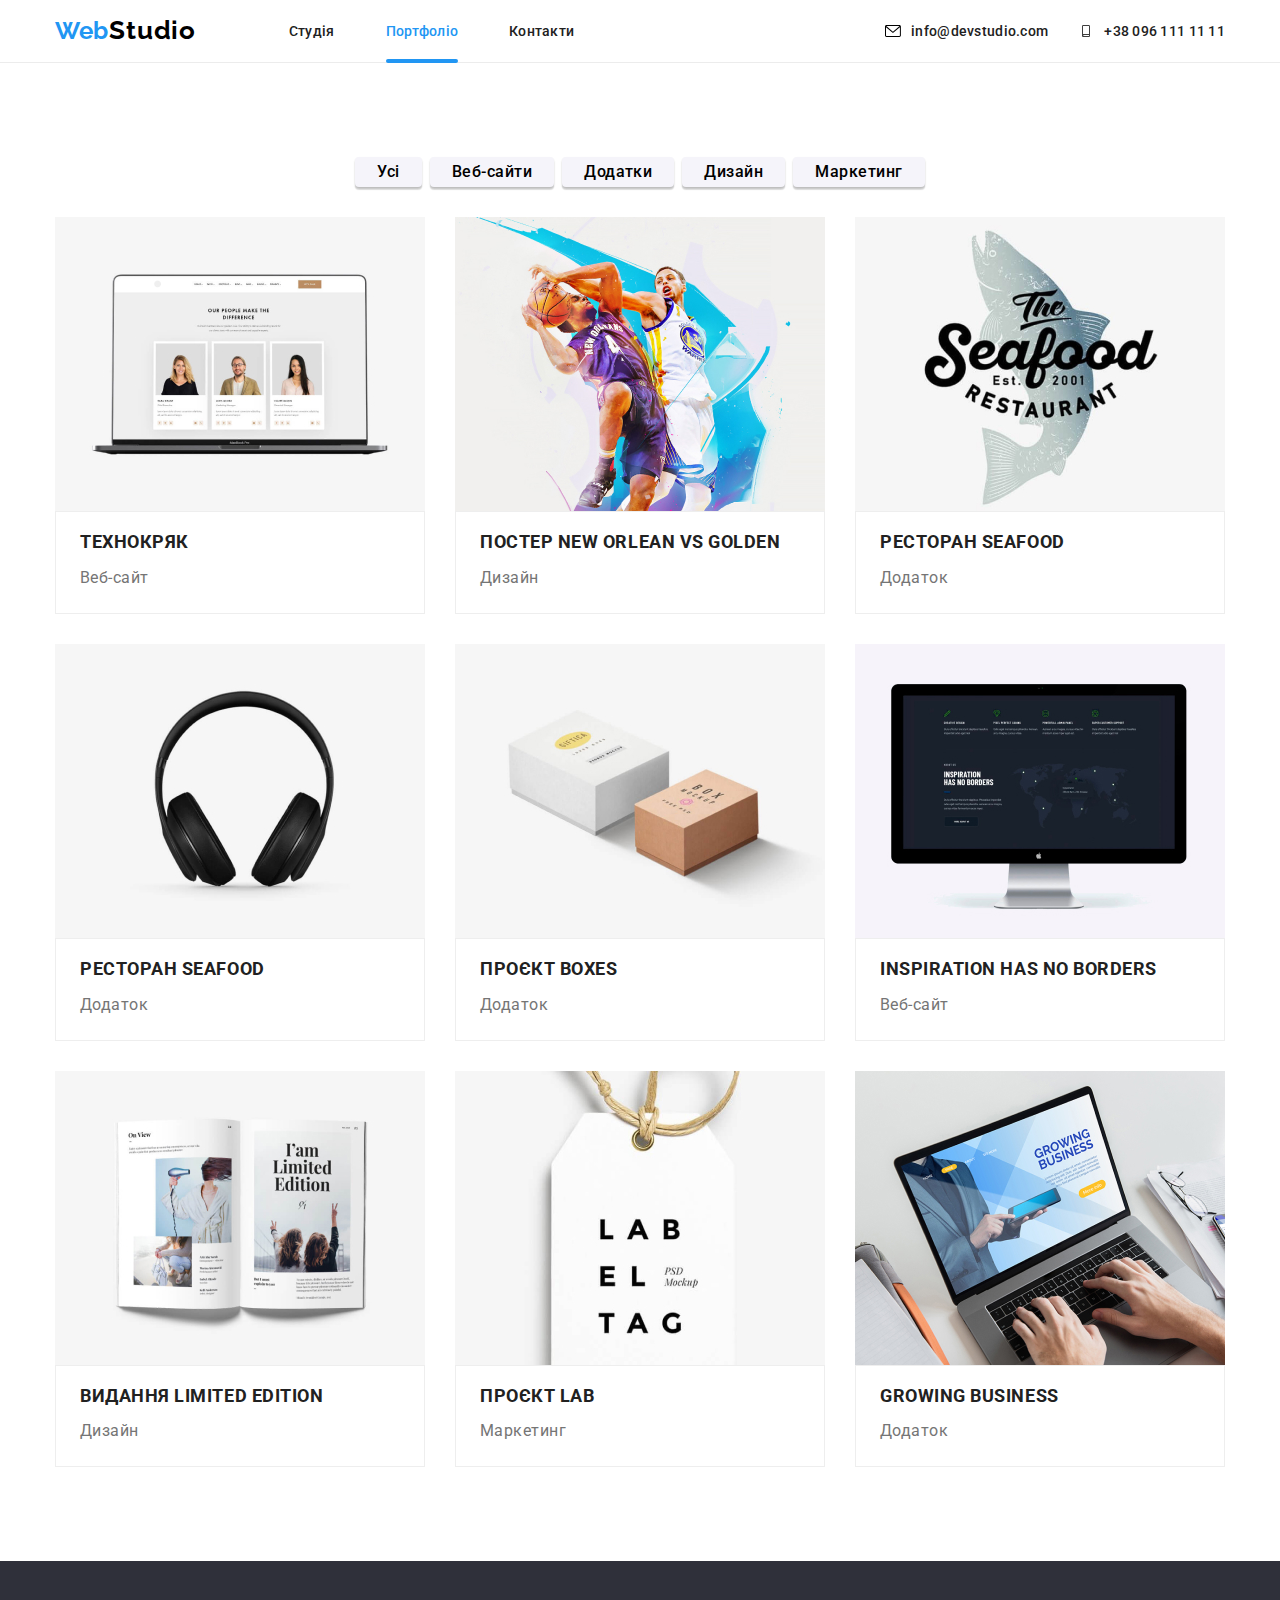
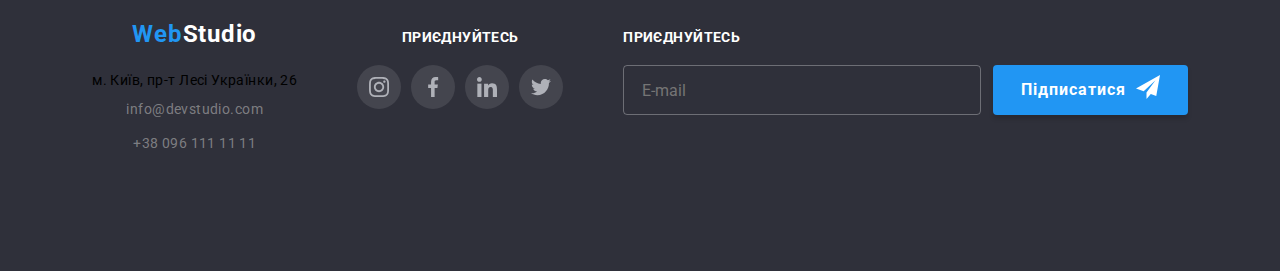
==== commit 0b1230a9: "I`ve just finished with Retina" ====
--- a/portfolio.html
+++ b/portfolio.html
@@ -102,14 +102,15 @@
             </li>
           </ul>
           <ul class="image-list">
-            <!--  -->
+            <!-- first -->
               <li class="image-list-element">
                 <div class="box">
-                  <img
-                  src="./img/technokryak.jpg"
-                  alt="Веб-сайти"
-                  class="image-list-items"
-                />
+                  <picture>
+                    <source srcset="./img/portfolio-first-desktop-img@1x.jpg 1x, ./img/portfolio-first-desktop-img@2x.jpg 2x" media="(min-width:1200px)">
+                    <source srcset="./img/portfolio-first-tablet-img@1x.jpg 1x, ./img/portfolio-first-tablet-img@2x.jpg 2x" media="(min-width:768px)">
+                    <source srcset="./img/portfolio-first-mobile-img@1x.jpg 1x, ./img/portfolio-first-mobile-img@2x.jpg 2x" media="(max-width:767px)">
+                    <img src="./img/technokryak.jpg" alt="technokryak" class="image-list-items">
+                  </picture>
                 <div class="overlay">
                   <p class="overlay-paragraph">
                     Ресурс пропонує комплексні пропозиції з різним рівнем функціоналу та сервісів. Все це дозволить відвідувачу отримати вичерпні відомості про компанію чи приватну особу.
@@ -121,15 +122,16 @@
                   <p class="image-list-items-paragraph">Веб-сайт</p>
                 </div>
               </li>
-            <!--  -->
+            <!--second  -->
             <li class="image-list-element">
               <!--  -->
               <div class="box">
-                <img
-                src="./img/neworleanvsgs.jpg"
-                alt="Дизайн"
-                class="image-list-items"
-              />
+                <picture>
+                  <source srcset="./img/portfolio-second-desktop-img@1x.jpg 1x, ./img/portfolio-second-desktop-img@2x.jpg 2x" media="(min-width:1200px)">
+                  <source srcset="./img/portfolio-second-tablet-img@1x.jpg 1x, ./img/portfolio-second-tablet-img@2x.jpg 2x" media="(min-width:768px)">
+                  <source srcset="./img/portfolio-second-mobile-img@1x.jpg 1x, ./img/portfolio-second-mobile-img@2x.jpg 2x" media="(max-width:767px)">
+                  <img src="./img/neworleanvsgs.jpg" alt="neworleanvsgs" class="image-list-items">
+                </picture>
                 <div class="overlay">
                 <p class="overlay-paragraph">
                   Ресурс пропонує комплексні пропозиції з різним рівнем функціоналу та сервісів. Все це дозволить відвідувачу отримати вичерпні відомості про компанію чи приватну особу.
@@ -142,14 +144,15 @@
                 <p class="image-list-items-paragraph">Дизайн</p>
               </div>
             </li>
-            <!--  -->
+            <!-- third -->
             <li class="image-list-element">
               <div class="box">
-                <img
-                src="./img/restourant.jpg"
-                alt="Додаток"
-                class="image-list-items"
-              />
+                <picture>
+                  <source srcset="./img/portfolio-third-desktop-img@1x.jpg 1x, ./img/portfolio-third-desktop-img@2x.jpg 2x" media="(min-width:1200px)">
+                  <source srcset="./img/portfolio-third-tablet-img@1x.jpg 1x, ./img/portfolio-third-tablet-img@2x.jpg 2x" media="(min-width:768px)">
+                  <source srcset="./img/portfolio-third-mobile-img@1x.jpg 1x, ./img/portfolio-third-mobile-img@2x.jpg 2x" media="(max-width:767px)">
+                  <img src="./img/restourant.jpg" alt="restourant" class="image-list-items">
+                </picture>
               <div class="overlay">
                 <p class="overlay-paragraph">
                   Ресурс пропонує комплексні пропозиції з різним рівнем функціоналу та сервісів. Все це дозволить відвідувачу отримати вичерпні відомості про компанію чи приватну особу.
@@ -161,14 +164,35 @@
                 <p class="image-list-items-paragraph">Додаток</p>
               </div>
             </li>
-           <!--  -->
+           <!-- fourth -->
+           <li class="image-list-element">
+            <div class="box">
+              <picture>
+                <source srcset="./img/portfolio-fourth-desktop-img@1x.jpg 1x, ./img/portfolio-fourth-desktop-img@2x.jpg 2x" media="(min-width:1200px)">
+                <source srcset="./img/portfolio-fourth-tablet-img@1x.jpg 1x, ./img/portfolio-fourth-tablet-img@2x.jpg 2x" media="(min-width:768px)">
+                <source srcset="./img/portfolio-fourth-mobile-img@1x.jpg 1x, ./img/portfolio-fourth-mobile-img@2x.jpg 2x" media="(max-width:767px)">
+                <img src="./img/restourant.jpg" alt="restourant" class="image-list-items">
+              </picture>
+            <div class="overlay">
+              <p class="overlay-paragraph">
+                Ресурс пропонує комплексні пропозиції з різним рівнем функціоналу та сервісів. Все це дозволить відвідувачу отримати вичерпні відомості про компанію чи приватну особу.
+              </p>
+              </div>
+            </div>
+            <div class="portfolio-info">
+              <h3 class="image-list-title">Ресторан Seafood</h3>
+              <p class="image-list-items-paragraph">Додаток</p>
+            </div>
+          </li>
+           <!-- fivth -->
             <li class="image-list-element">
               <div class="box">
-                <img
-                src="./img/projektprime.jpg"
-                alt="Маркетинг"
-                class="image-list-items"
-              />
+                <picture>
+                  <source srcset="./img/portfolio-fivth-desktop-img@1x.jpg 1x, ./img/portfolio-fivth-desktop-img@2x.jpg 2x" media="(min-width:1200px)">
+                  <source srcset="./img/portfolio-fivth-tablet-img@1x.jpg 1x, ./img/portfolio-fivth-tablet-img@2x.jpg 2x" media="(min-width:768px)">
+                  <source srcset="./img/portfolio-fivth-mobile-img@1x.jpg 1x, ./img/portfolio-fivth-mobile-img@2x.jpg 2x" media="(max-width:767px)">
+                  <img src="./img/projektprime.jpg" alt="projektprime" class="image-list-items">
+                </picture>
               <div class="overlay">
                 <p class="overlay-paragraph">
                   Ресурс пропонує комплексні пропозиції з різним рівнем функціоналу та сервісів. Все це дозволить відвідувачу отримати вичерпні відомості про компанію чи приватну особу.
@@ -176,37 +200,19 @@
                 </div>
               </div>
               <div class="portfolio-info">
-                <h3 class="image-list-title">Проєкт Prime</h3>
-                <p class="image-list-items-paragraph">Маркетинг</p>
-              </div>
-            </li>
-           <!--  -->
-            <li class="image-list-element">
-              <div class="box">
-                <img
-                src="./img/projektboxes.jpg"
-                alt="Додаток"
-                class="image-list-items"
-              />
-              <div class="overlay">
-                <p class="overlay-paragraph">
-                  Ресурс пропонує комплексні пропозиції з різним рівнем функціоналу та сервісів. Все це дозволить відвідувачу отримати вичерпні відомості про компанію чи приватну особу.
-                </p>
-                </div>
-              </div>
-              <div class="portfolio-info">
                 <h3 class="image-list-title">Проєкт Boxes</h3>
                 <p class="image-list-items-paragraph">Додаток</p>
               </div>
             </li>
-           <!--  -->
+           <!-- sixth -->
               <li class="image-list-element">
                 <div class="box">
-                  <img
-                  src="./img/noboaeders.jpg"
-                  alt="Веб-сайт"
-                  class="image-list-items"
-                />
+                <picture>
+                  <source srcset="./img/portfolio-sixth-desktop-img@1x.jpg 1x, ./img/portfolio-sixth-desktop-img@2x.jpg 2x" media="(min-width:1200px)">
+                  <source srcset="./img/portfolio-sixth-tablet-img@1x.jpg 1x, ./img/portfolio-sixth-tablet-img@2x.jpg 2x" media="(min-width:768px)">
+                  <source srcset="./img/portfolio-sixth-mobile-img@1x.jpg 1x, ./img/portfolio-sixth-mobile-img@2x.jpg 2x" media="(max-width:767px)">
+                  <img src="./img/noboaeders.jpg" alt="noboaeders" class="image-list-items">
+                </picture>
                 <div class="overlay">
                   <p class="overlay-paragraph">
                     Ресурс пропонує комплексні пропозиції з різним рівнем функціоналу та сервісів. Все це дозволить відвідувачу отримати вичерпні відомості про компанію чи приватну особу.
@@ -218,14 +224,15 @@
                   <p class="image-list-items-paragraph">Веб-сайт</p>
                 </div>
               </li>
-            <!--  -->
+            <!-- seventh -->
               <li class="image-list-element">
                 <div class="box">
-                  <img
-                  src="./img/limitededition.jpg"
-                  alt="Дизайн"
-                  class="image-list-items"
-                />
+                  <picture>
+                    <source srcset="./img/portfolio-seventh-desktop-img@1x.jpg 1x, ./img/portfolio-seventh-desktop-img@2x.jpg 2x" media="(min-width:1200px)">
+                    <source srcset="./img/portfolio-seventh-tablet-img@1x.jpg 1x, ./img/portfolio-seventh-tablet-img@2x.jpg 2x" media="(min-width:768px)">
+                    <source srcset="./img/portfolio-seventh-mobile-img@1x.jpg 1x, ./img/portfolio-seventh-mobile-img@2x.jpg 2x" media="(max-width:767px)">
+                    <img src="./img/limitededition.jpg" alt="limitededition" class="image-list-items">
+                  </picture>
                 <div class="overlay">
                   <p class="overlay-paragraph">
                     Ресурс пропонує комплексні пропозиції з різним рівнем функціоналу та сервісів. Все це дозволить відвідувачу отримати вичерпні відомості про компанію чи приватну особу.
@@ -237,14 +244,15 @@
                   <p class="image-list-items-paragraph">Дизайн</p>
                 </div>
               </li>
-            <!--  -->
+            <!-- eigth -->
               <li class="image-list-element">
                 <div class="box">
-                  <img
-                  src="./img/projektlab.jpg"
-                  alt="Маркетинг"
-                  class="image-list-items"
-                />
+                  <picture>
+                    <source srcset="./img/portfolio-eigth-desktop-img@1x.jpg 1x, ./img/portfolio-eigth-desktop-img@2x.jpg 2x" media="(min-width:1200px)">
+                    <source srcset="./img/portfolio-eigth-tablet-img@1x.jpg 1x, ./img/portfolio-eigth-tablet-img@2x.jpg 2x" media="(min-width:768px)">
+                    <source srcset="./img/portfolio-eigth-mobile-img@1x.jpg 1x, ./img/portfolio-eigth-mobile-img@2x.jpg 2x" media="(max-width:767px)">
+                    <img src="./img/projektlab.jpg" alt="projektlab" class="image-list-items">
+                  </picture>
                 <div class="overlay">
                   <p class="overlay-paragraph">
                     Ресурс пропонує комплексні пропозиції з різним рівнем функціоналу та сервісів. Все це дозволить відвідувачу отримати вичерпні відомості про компанію чи приватну особу.
@@ -256,14 +264,15 @@
                   <p class="image-list-items-paragraph">Маркетинг</p>
                 </div>
               </li>
-            <!--  -->
+            <!-- ninth -->
               <li class="image-list-element">
                 <div class="box">
-                  <img
-                  src="./img/growingbusiness.jpg"
-                  alt="Додаток"
-                  class="image-list-items"
-                />
+                  <picture>
+                    <source srcset="./img/portfolio-ninth-desktop-img@1x.jpg 1x, ./img/portfolio-ninth-desktop-img@2x.jpg 2x" media="(min-width:1200px)">
+                    <source srcset="./img/portfolio-ninth-tablet-img@1x.jpg 1x, ./img/portfolio-ninth-tablet-img@2x.jpg 2x" media="(min-width:768px)">
+                    <source srcset="./img/portfolio-ninth-mobile-img@1x.jpg 1x, ./img/portfolio-ninth-mobile-img@2x.jpg 2x" media="(max-width:767px)">
+                    <img src="./img/growingbusiness.jpg" alt="growingbusiness" class="image-list-items">
+                  </picture>
                 <div class="overlay">
                   <p class="overlay-paragraph">
                     Ресурс пропонує комплексні пропозиції з різним рівнем функціоналу та сервісів. Все це дозволить відвідувачу отримати вичерпні відомості про компанію чи приватну особу.
--- a/css/main.min.css
+++ b/css/main.min.css
@@ -1 +1 @@
-h1,h2,h3,h4,p{margin:0}ul{margin:0;padding:0;list-style-type:none}address{font-style:normal}img{display:block}input:focus,button:focus,textarea:focus,select:focus{outline:none}.team-section-title,.work-title{margin-bottom:50px;font-family:"Roboto",sans-serif;font-weight:700;font-size:36px;text-align:center;letter-spacing:.03em;color:#212121}.clients-section,.team-section,.features,.our-classes{padding-bottom:94px;padding-top:94px}.clients-section-list,.team-section-list,.features-list,.our-classes-list{gap:30px}body{font-family:"Roboto",sans-serif}h4{font-weight:500;font-size:16px;letter-spacing:.03em;color:#212121}img{display:block;max-width:100%;height:auto}.section{padding-top:94px;padding-bottom:94px}.flex{display:flex}a{text-decoration:none}button{cursor:pointer}footer a{font-weight:400;font-size:14px;line-height:1,71;letter-spacing:.03em;color:rgba(179,179,179,.6)}.container{justify-content:space-between;align-items:center;padding:0 15px;margin:0 auto;width:320px;min-width:320px}@media screen and (min-width: 480px){.container{width:480px}}@media screen and (min-width: 768px){.container{width:768px}}@media screen and (min-width: 1200px){.container{width:1200px}}.our-classes{display:none}@media screen and (min-width: 1200px){.our-classes{display:flex}}.our-classes-list{display:flex}.our-classes-list-item{position:relative}.our-classes-list-item-title{bottom:0;width:100%;padding:27px 0;text-align:center;position:absolute;color:#fff;background:rgba(47,48,58,.8);font-weight:700;font-size:14px;letter-spacing:.03em;text-transform:uppercase;margin:0}.header{padding-top:16px;padding-bottom:16px;border-bottom:1px solid #ececec}.header-list{margin-right:93px;display:none;align-items:center;gap:50px;position:relative;transition:color 250ms cubic-bezier(0.4, 0, 0.2, 1)}@media screen and (min-width: 768px){.header-list{margin-right:88px;display:flex;gap:51px}}.header-logotip{margin-right:93px;font-family:"Raleway",sans-serif;font-weight:700;font-size:26px;letter-spacing:.03em;color:#000;text-decoration:none}.header-phone,.header-email{font-family:"Roboto",sans-serif;font-weight:500;font-size:14px;letter-spacing:.02em;color:#212121;transition:color 250ms cubic-bezier(0.4, 0, 0.2, 1)}.header-item{position:relative;transition:color 250ms cubic-bezier(0.4, 0, 0.2, 1)}.header-item::after{content:"";position:absolute;top:46px;bottom:0;transform:scale(0);height:4px;display:block;background:#2196f3;border-radius:2px;transition:transform 250ms cubic-bezier(0.4, 0, 0.2, 1)}.header-item:hover::after{transform:scale(1)}.header-contact{margin-left:auto;align-items:center;gap:50px;display:none}@media screen and (min-width: 768px){.header-contact{display:flex;flex-direction:column;gap:10px;align-items:flex-start}}@media screen and (min-width: 1200px){.header-contact{flex-direction:row;gap:30px;align-items:center}}.header-contact-contacts{display:flex;gap:10px;align-items:center;transition:color 250ms cubic-bezier(0.4, 0, 0.2, 1);transition:fill 250ms cubic-bezier(0.4, 0, 0.2, 1)}.header-contact-contacts:hover svg,.header-contact-contacts:hover a{fill:#2196f3;color:#2196f3;transition:color 250ms cubic-bezier(0.4, 0, 0.2, 1);transition:fill 250ms cubic-bezier(0.4, 0, 0.2, 1)}.header-link{font-family:"Roboto",sans-serif;font-weight:500;font-size:14px;letter-spacing:.02em;color:#212121;text-decoration:none;position:relative;transition:transform 250ms cubic-bezier(0.4, 0, 0.2, 1)}.header-link::after{content:"";position:absolute;top:36px;left:0;width:100%;height:4px;background:#2196f3;border-radius:2px;transform:scale(0);transform-origin:bottom left;transition:transform 250ms cubic-bezier(0.4, 0, 0.2, 1)}.header-link:hover::after{transform:scale(1)}.header-link:hover{color:#2196f3}.header-logotip-logo{font-family:var(--second-family);font-weight:700;font-size:24px;letter-spacing:.03em;color:#2196f3}@media screen and (min-width: 768px){.header-btn{display:none}}@media screen and (min-width: 768px){.header-nav{align-items:center;display:flex}}.current{color:#2196f3}.current::after{content:"";top:36px;left:0;width:100%;height:4px;background:#2196f3;border-radius:2px;transform:scale(1)}.section-title{padding-bottom:118px;padding-top:118px;margin-left:auto;margin-right:auto;text-align:center;width:100vw;background-image:linear-gradient(rgba(47, 48, 58, 0.4) 0%, rgba(130, 132, 160, 0.4) 100%),url(../img/hero-background-mobile.jpg);background-repeat:no-repeat;background-size:cover;background-position:center}@media screen and (min-width: 768px){.section-title{background-image:linear-gradient(rgba(47, 48, 58, 0.4) 0%, rgba(130, 132, 160, 0.4) 100%),url(../img/header-tablet-bg.jpg)}}@media screen and (min-width: 1200px){.section-title{padding-bottom:200px;padding-top:200px;background-image:linear-gradient(rgba(47, 48, 58, 0.4) 0%, rgba(130, 132, 160, 0.4) 100%),url(../img/background.jpg)}}.section-title-button{padding:10px 32px;border:0;border-radius:4px;min-width:216px;font-weight:700;font-size:16px;line-height:1,87;letter-spacing:.06em;text-align:center;color:#fff;box-shadow:0 4px 4px 0 rgba(0,0,0,.15);background:#2196f3}.section-title-title{margin-bottom:30px;font-family:var(--font-family);font-weight:900;font-size:26px;line-height:162%;letter-spacing:.06em;text-transform:uppercase;text-align:center;color:#fff}.features-list{display:block}@media screen and (min-width: 768px){.features-list{display:flex;flex-wrap:wrap;gap:30px}}@media screen and (min-width: 1200px){.features-list{flex-wrap:nowrap}}.features-list-first-item{font-weight:400;font-size:14px;line-height:171%;letter-spacing:.03em;color:#757575}.features-list-first-item::before{content:"";display:block;height:120px;background-color:#f5f4fa;background-image:url(../img/first-before-element-all.svg);background-repeat:no-repeat;background-position:center;border-radius:4px}@media screen and (min-width: 768px){.features-list-first-item{width:354px}}.features-list-second-item{font-weight:400;font-size:14px;line-height:171%;letter-spacing:.03em;color:#757575}.features-list-second-item::before{content:"";display:block;height:120px;background-color:#f5f4fa;background-image:url(../img/second-before-element.svg);background-repeat:no-repeat;background-position:center;border-radius:4px}@media screen and (min-width: 768px){.features-list-second-item{width:354px}}.features-list-third-item{font-weight:400;font-size:14px;line-height:171%;letter-spacing:.03em;color:#757575}.features-list-third-item::before{content:"";display:block;height:120px;background-color:#f5f4fa;background-image:url(../img/third-before-element.svg);background-repeat:no-repeat;background-position:center;border-radius:4px}@media screen and (min-width: 768px){.features-list-third-item{width:354px}}.features-list-fourth-item{font-weight:400;font-size:14px;line-height:171%;letter-spacing:.03em;color:#757575}@media screen and (min-width: 768px){.features-list-fourth-item{width:354px}}.features-list-fourth-item::before{content:"";display:block;height:120px;background-color:#f5f4fa;background-image:url(../img/fourth-before-element.svg);background-repeat:no-repeat;background-position:center;border-radius:4px}.features-title{text-align:center;margin-top:30px;margin-bottom:10px;font-family:"Roboto",sans-serif;font-weight:700;font-size:14px;letter-spacing:.03em;text-transform:uppercase}@media screen and (min-width: 768px){.features-title{text-align:left}}.features-paragraph{margin-bottom:30px;width:100%;font-family:"Roboto",sans-serif;font-weight:400;font-size:14px;line-height:1,71;letter-spacing:.03em}@media screen and (min-width: 768px){.features-paragraph{margin-bottom:0}}h3{margin-bottom:10px;font-weight:700;font-size:14px;letter-spacing:.03em;text-transform:uppercase;color:#212121}.team-section{background-color:#f5f4fa}.team-section-list{display:block;gap:30px;flex-basis:calc((100% - 90px)/4)}@media screen and (min-width: 768px){.team-section-list{display:flex;flex-wrap:wrap}}@media screen and (min-width: 1200px){.team-section-list{flex-wrap:nowrap}}.team-section-list-item{margin-bottom:30px;width:100%}@media screen and (min-width: 768px){.team-section-list-item{width:354px;margin-bottom:0px}}.team-section-list-item-first-person,.team-section-list-item-second-person,.team-section-list-item-third-person,.team-section-list-item-fourth-person{padding-bottom:30px;display:flex;flex-direction:column;background-color:#fff;box-shadow:0 2px 1px 0 rgba(0,0,0,.2),0 1px 1px 0 rgba(0,0,0,.14),0 1px 3px 0 rgba(0,0,0,.12);border-radius:0 0 4px 4px;display:flex}.team-section-title{font-family:"Roboto",sans-serif}.team-section-paragraph{margin-top:10px;text-align:center;font-family:var(--font-family);font-weight:400;font-size:16px;letter-spacing:.03em;text-align:center;color:#757575}.team-section-title-h4{margin-top:30px;font-family:var(--font-family);font-weight:500;font-size:16px;letter-spacing:.03em;text-align:center;color:#212121}.footer-adress{font-weight:400;font-size:14px;line-height:171%;letter-spacing:.03em}.icons-list{margin-top:16px;display:flex;justify-content:center;justify-content:space-evenly}.icons-list .icons-list-element:nth-child(n+1){display:flex;justify-content:center;align-items:center;fill:#afb1b8;width:44px;height:44px;border-radius:90px;background-color:rgba(0,0,0,0);transition:fill 250ms cubic-bezier(0.4, 0, 0.2, 1);transition:background-color 250ms cubic-bezier(0.4, 0, 0.2, 1)}.icons-list .icons-list-element:nth-child(n+1):hover{transition:fill 250ms cubic-bezier(0.4, 0, 0.2, 1);transition:background-color 250ms cubic-bezier(0.4, 0, 0.2, 1);fill:#fff;background-color:#2196f3}.team-section-images{width:450px}.clients-section-list{display:flex;justify-content:center;flex-wrap:wrap;gap:30px}.clients-section-list-item-first,.clients-section-list-item-second,.clients-section-list-item-third,.clients-section-list-item-fourth,.clients-section-list-item-fivth,.clients-section-list-item-last{display:flex;align-items:center;justify-content:center;fill:#afb1b8;width:170px;height:92px;border:1px solid #afb1b8;border-radius:4px;transition:border 250ms cubic-bezier(0.4, 0, 0.2, 1)}.clients-section-list-item-first:hover,.clients-section-list-item-second:hover,.clients-section-list-item-third:hover,.clients-section-list-item-fourth:hover,.clients-section-list-item-fivth:hover,.clients-section-list-item-last:hover{fill:#2196f3;border:1px solid #2196f3;transition:border 250ms cubic-bezier(0.4, 0, 0.2, 1)}.clients-section-title{margin-bottom:50px;font-family:"Roboto",sans-serif;font-weight:700;font-size:36px;letter-spacing:.03em;text-align:center;color:#212121}.transform-style-svg{transition:fill 250ms cubic-bezier(0.4, 0, 0.2, 1)}.icon-list{margin-bottom:60px;gap:10px;margin-top:20px;display:flex;justify-content:center}.icon-list-element{display:flex;justify-content:center;align-items:center;fill:#afb1b8;width:44px;height:44px;border-radius:90px;background-color:rgba(255,255,255,.1)}.icon-list-element:hover{fill:#fff;background-color:#2196f3}footer{padding-bottom:60px;padding-top:60px;background-color:#2f303a;width:100vw}footer-second-link{text-align:center;display:inline-block;padding-bottom:20px;font-family:"Raleway",sans-serif;font-weight:700;font-size:26px;letter-spacing:.03em;color:#fff;text-decoration:none;font-family:"Raleway",sans-serif}.infos-list{display:flex;flex-direction:column;align-items:center;justify-content:center}@media screen and (min-width: 768px){.footer-wrapper{display:flex;flex-wrap:wrap;justify-content:center;gap:60px 106px;align-items:baseline}}@media screen and (min-width: 1200px){.footer-wrapper{flex-wrap:nowrap;justify-content:center;gap:60px}}.footer-wrapper-second-part{margin-left:70px;margin-right:93px;display:flex;flex-direction:column}@media screen and (min-width: 768px){.footer-wrapper-second-part{margin-left:0;margin-right:0}}.footer-wrapper-style{flex-direction:column;align-items:flex-start}@media screen and (min-width: 768px){.footer-wrapper-style{display:block}}@media screen and (min-width: 1200px){.footer-wrapper-style{display:flex}}.footer-wrapper-style-btn{margin:0 auto;display:flex;gap:10px;padding:10px 28px;border:none;border-radius:4px;box-shadow:0 4px 4px 0 rgba(0,0,0,.15);background:#2196f3;font-family:"Roboto",sans-serif;font-weight:700;font-size:16px;line-height:187%;letter-spacing:.06em;color:#fff;animation-name:scale;animation-duration:5000ms;animation-timing-function:linear;animation-iteration-count:infinite;animation-direction:alternate}.footer-wrapper-style-form-h2{text-align:center;margin-bottom:20px;font-family:"Roboto",sans-serif;font-weight:700;font-size:14px;letter-spacing:.03em;text-transform:uppercase;color:#fff}.footer-wrapper-subscribe-form{margin-bottom:20px;padding-top:15px;padding-bottom:15px;padding-left:16px;margin-right:12px;border:1px solid rgba(255,255,255,.3);border-radius:4px;width:100%;height:50px}@media screen and (min-width: 768px){.footer-wrapper-subscribe-form{width:450px;margin-bottom:0}}@media screen and (min-width: 1200px){.footer-wrapper-subscribe-form{width:358px;margin-bottom:0}}.footer-wrapper-subscribe-form-input{background-color:rgba(0,0,0,0);border:none}.footer-h2{align-self:center;font-family:"Roboto",sans-serif;font-weight:700;font-size:14px;letter-spacing:.03em;text-transform:uppercase;color:#fff}.footer-scndwrapper{display:block;align-items:center}@media screen and (min-width: 768px){.footer-scndwrapper{display:flex}}@media screen and (min-width: 1200px){.footer-scndwrapper{display:flex}}.footer-form-wrapper{margin-bottom:30px;display:flex;align-items:center;justify-content:center;gap:7px}@keyframes scale{0%{transform:scale(1);background:#2196f3}50%{transform:scale(1.1);background:rgba(30,136,223,.9333333333)}100%{transform:scale(1);background:#2196f3}}.address-footer{margin-bottom:60px;display:flex;flex-direction:column;align-items:center}#website-link{margin-bottom:20px;font-family:var(--second-family);font-weight:700;font-size:24px;letter-spacing:.03em;text-align:center;color:#fff}.footer-adress{margin-bottom:8px}.buttons-list{margin-bottom:46px;display:flex;justify-content:flex-start;flex-wrap:wrap;gap:8px}@media screen and (min-width: 768px){.buttons-list{justify-content:center;margin-bottom:30px}}.buttons-list-items{padding:6px 22px;border:none;background-color:#f5f4fa;border-radius:4px;font-family:var(--font-family);letter-spacing:.03em;line-height:1,62;font-size:16px;font-weight:500;box-shadow:0 2px 2px 0 rgba(0,0,0,.12),0 1px 2px 0 rgba(0,0,0,.08),0 3px 1px 0 rgba(0,0,0,.1);-moz-column-gap:30px;column-gap:30px;transition:background-color 250ms cubic-bezier(0.4, 0, 0.2, 1);transition:color 250ms cubic-bezier(0.4, 0, 0.2, 1)}.buttons-list-items:hover{background-color:#2196f3;color:#fff;box-shadow:0 2px 2px 0 rgba(0,0,0,.12),0 1px 2px 0 rgba(0,0,0,.08),0 3px 1px 0 rgba(0,0,0,.1);transition:background-color 250ms cubic-bezier(0.4, 0, 0.2, 1);transition:color 250ms cubic-bezier(0.4, 0, 0.2, 1)}.image-list{display:flex;flex-wrap:wrap;gap:30px}.image-list-items{width:100%}.image-list-items-paragraph{margin-left:24px;font-family:"Roboto",sans-serif;font-weight:400;font-size:16px;line-height:187%;letter-spacing:.03em;color:#757575}.image-list-title{margin-left:24px;margin-top:20px;font-family:"Roboto",sans-serif;font-weight:700;font-size:18px;flex-basis:calc(100% - 180px)/6}.image-list-element{width:100vw;display:flex;flex-direction:column}@media screen and (min-width: 768px){.image-list-element{width:354px}}@media screen and (min-width: 1200px){.image-list-element{width:370px}}.image-list-element:hover{box-shadow:1px 4px 6px 0 rgba(0,0,0,.16),0 4px 4px 0 rgba(0,0,0,.06),0 1px 1px 0 rgba(0,0,0,.12)}.portfolio-info{border:1px solid #eee;flex-grow:1;padding-bottom:20px}.image-list-element .box{position:relative;overflow:hidden}.overlay{width:100%;height:100%;background-color:rgba(33,150,243,.9);margin:0;padding:63px 24px;position:absolute;top:0;left:0;transform:translateY(100%);transition:transform 250ms ease}.overlay-paragraph{font-family:"Roboto",sans-serif;font-weight:400;font-size:18px;line-height:156%;letter-spacing:.03em;color:#fff}.image-list-element:hover .overlay{transform:translateY(0%)}.menu-container{position:fixed;top:0;left:0;width:100%;height:100%;background-color:#fff;transition:transform 500ms ease-in-out;transform:translateX(100%)}@media screen and (min-width: 768px){.menu-container{display:none}}.menu-container.is-open{transform:translateX(0%);transition:transform 500ms ease-in-out}.MenuCloseBtn{position:absolute;right:0;background-color:rgba(0,0,0,0);padding-top:10px;padding-right:15px;border-radius:40px;border:none;cursor:pointer}@media screen and (min-width: 768px){.MenuCloseBtn{display:none}}.header-menu-btn{background-color:rgba(0,0,0,0);padding:10px;border-radius:40px;border:none;cursor:pointer}@media screen and (min-width: 768px){.header-menu-btn{display:none}}.burger-menu-wrapper{padding-top:48px;padding-bottom:48px;padding-left:40px;padding-right:144px;display:flex;flex-direction:column}.mobile-menu{display:flex;flex-direction:column;gap:32px;margin-bottom:302px}.mobile-menu-link{font-family:"Roboto",sans-serif;font-weight:500;font-size:40px;letter-spacing:.02em;color:#212121}.mobile-menu-link:hover{color:#2196f3}.mobile-menu-contacts-part-list{display:flex;flex-direction:column-reverse;gap:32px;margin-bottom:64px}.mobile-menu-contacts-part-list-link{font-family:var(--font-family);font-weight:500;font-size:24px;letter-spacing:.02em;color:#757575}.mobile-menu-contacts-part-list-link:hover{color:#2196f3}.messangers-list{display:flex;gap:10px}.messangers-list-item:nth-child(n+2)::before{content:"";margin-right:10px;display:inline;border:1px solid rgba(33,33,33,.2);width:22px;height:0px}.messangers-list-link{font-family:var(--font-family);font-weight:500;font-size:18px;line-height:122%;letter-spacing:.02em;color:#2196f3;color:#2196f3}.backdrop{position:fixed;width:100%;height:100%;background-color:rgba(0,0,0,.423);top:0;left:0;opacity:1;visibility:visible;transition:opacity 500ms}.modal{padding:40px;border-radius:4px;position:absolute;top:50%;left:50%;background-color:#fff;width:450px;height:609px;transition:transform 250ms cubic-bezier(0.4, 0, 0.2, 1),transform 250ms cubic-bezier(0.4, 0, 0.2, 1),transform 250ms cubic-bezier(0.4, 0, 0.2, 1);transform:translate(-50%, -50%) scale(1) rotate(360deg)}@media screen and (min-width: 1200px){.modal{width:528px}}.backdrop.is-hidden{opacity:0;pointer-events:none;visibility:hidden}.backdrop.is-hidden .modal{transition:transform 250ms cubic-bezier(0.4, 0, 0.2, 1),transform 250ms cubic-bezier(0.4, 0, 0.2, 1);transform:translate(-50%, -50%) scale(0, 7)}.modal-close{display:block;margin-left:auto;border:none;border-radius:100%;background-color:#fff;border:1px solid rgba(0,0,0,.1);stroke:rgba(0,0,0,.1)}.form-title{text-align:center;margin-bottom:12px;width:100%;font-family:"Roboto",sans-serif;font-weight:700;font-size:20px;letter-spacing:.03em;text-align:center;color:#212121}.modal-close:hover .cross-svg{fill:#2196f3}.submit-btn{padding:10px 52px;display:block;margin:0 auto;border:none;background-color:#2196f3;border-radius:4px;font-family:"Roboto",sans-serif;font-weight:700;font-size:16px;box-shadow:0 4px 4px 0 rgba(0,0,0,.15);background:#2196f3;line-height:187%;letter-spacing:.06em;color:#fff}.accepting-form{font-family:"Roboto",sans-serif;font-weight:400;font-size:12px;letter-spacing:.03em;color:#757575;display:flex;justify-content:center;align-items:center;gap:7px}@media screen and (min-width: 1200px){.accepting-form{font-family:"Roboto",sans-serif;font-weight:400;font-size:14px;line-height:171%;letter-spacing:.03em;color:#757575}}.accepting{text-decoration:underline;-webkit-text-decoration-skip-ink:none;text-decoration-skip-ink:none;text-decoration:underline;text-decoration-skip-ink:none;color:#2196f3}.text-area{margin-top:4px;margin-bottom:20px;width:100%;padding:12px 16px;height:96px;resize:none;font-family:"Roboto",sans-serif;font-weight:400;font-size:12px;letter-spacing:.01em;color:rgba(117,117,117,.5);border:1px solid rgba(33,33,33,.2);border-radius:4px}.placeholder-name,.placeholder-email,.placeholder-number{width:100%;height:40px;padding:0 12px 0 36px;margin-top:4px;font-family:"Roboto",sans-serif;font-weight:700;font-size:14px;letter-spacing:-0.02em;color:#bbb;border:1px solid rgba(33,33,33,.2);border-radius:4px;transition:border 250ms cubic-bezier(0.4, 0, 0.2, 1)}.placeholder-name:hover,.placeholder-name:focus{border:1px solid #2196f3;transition:border 250ms cubic-bezier(0.4, 0, 0.2, 1)}.placeholder-email:hover,.placeholder-email:focus{border:1px solid #2196f3;transition:border 250ms cubic-bezier(0.4, 0, 0.2, 1)}.placeholder-number:hover,.placeholder-number:focus{border:1px solid #2196f3;transition:border 250ms cubic-bezier(0.4, 0, 0.2, 1)}.name-label:focus-within .contact-svg,.phone-label:focus-within .phone-svg,.email-label:focus-within .email-svg{fill:#2196f3}.paragraph-form-wrapper{display:flex;justify-content:flex-start;font-family:"Roboto",sans-serif;font-weight:400;font-size:12px;letter-spacing:.01em;color:#757575}.last-form-paragraph{font-family:"Roboto",sans-serif;font-weight:400;font-size:14px;line-height:171%;letter-spacing:.03em;color:#757575}.email-label,.phone-label,.name-label,.text-area-label{font-family:"Roboto",sans-serif;font-weight:400;font-size:12px;letter-spacing:.01em;color:#757575}.label-title-p{margin-bottom:4px;font-family:"Roboto",sans-serif;font-weight:400;font-size:12px;letter-spacing:.01em;color:#757575}.js-forma{display:flex;flex-direction:column;gap:10px}.close-btn{position:relative;left:32px;bottom:32px}.div-form-position{position:relative}.contact-svg,.phone-svg,.email-svg{position:absolute;top:33px;left:12px}/*# sourceMappingURL=main.min.css.map */+h1,h2,h3,h4,p{margin:0}ul{margin:0;padding:0;list-style-type:none}address{font-style:normal}img{display:block}input:focus,button:focus,textarea:focus,select:focus{outline:none}.team-section-title,.work-title{margin-bottom:50px;font-family:"Roboto",sans-serif;font-weight:700;font-size:36px;text-align:center;letter-spacing:.03em;color:#212121}.clients-section,.team-section,.features,.our-classes{padding-bottom:94px;padding-top:94px}.clients-section-list,.team-section-list,.features-list,.our-classes-list{gap:30px}body{font-family:"Roboto",sans-serif}h4{font-weight:500;font-size:16px;letter-spacing:.03em;color:#212121}img{display:block;max-width:100%;height:auto}.section{padding-top:94px;padding-bottom:94px}.flex{display:flex}a{text-decoration:none}button{cursor:pointer}footer a{font-weight:400;font-size:14px;line-height:1,71;letter-spacing:.03em;color:rgba(179,179,179,.6)}.container{justify-content:space-between;align-items:center;padding:0 15px;margin:0 auto;min-width:320px}@media screen and (min-width: 480px){.container{width:480px}}@media screen and (min-width: 768px){.container{width:768px}}@media screen and (min-width: 1200px){.container{width:1200px}}.our-classes{display:none}@media screen and (min-width: 1200px){.our-classes{display:flex}}.our-classes-list{display:flex}.our-classes-list-item{position:relative}.our-classes-list-item-title{bottom:0;width:100%;padding:27px 0;text-align:center;position:absolute;color:#fff;background:rgba(47,48,58,.8);font-weight:700;font-size:14px;letter-spacing:.03em;text-transform:uppercase;margin:0}.header{padding-top:16px;padding-bottom:16px;border-bottom:1px solid #ececec}.header-list{margin-right:93px;display:none;align-items:center;gap:50px;position:relative;transition:color 250ms cubic-bezier(0.4, 0, 0.2, 1)}@media screen and (min-width: 768px){.header-list{margin-right:88px;display:flex;gap:51px}}.header-logotip{margin-right:93px;font-family:"Raleway",sans-serif;font-weight:700;font-size:26px;letter-spacing:.03em;color:#000;text-decoration:none}.header-phone,.header-email{font-family:"Roboto",sans-serif;font-weight:500;font-size:14px;letter-spacing:.02em;color:#212121;transition:color 250ms cubic-bezier(0.4, 0, 0.2, 1)}.header-item{position:relative;transition:color 250ms cubic-bezier(0.4, 0, 0.2, 1)}.header-item::after{content:"";position:absolute;top:46px;bottom:0;transform:scale(0);height:4px;display:block;background:#2196f3;border-radius:2px;transition:transform 250ms cubic-bezier(0.4, 0, 0.2, 1)}.header-item:hover::after{transform:scale(1)}.header-contact{margin-left:auto;align-items:center;gap:50px;display:none}@media screen and (min-width: 768px){.header-contact{display:flex;flex-direction:column;gap:10px;align-items:flex-start}}@media screen and (min-width: 1200px){.header-contact{flex-direction:row;gap:30px;align-items:center}}.header-contact-contacts{display:flex;gap:10px;align-items:center;transition:color 250ms cubic-bezier(0.4, 0, 0.2, 1);transition:fill 250ms cubic-bezier(0.4, 0, 0.2, 1)}.header-contact-contacts:hover svg,.header-contact-contacts:hover a{fill:#2196f3;color:#2196f3;transition:color 250ms cubic-bezier(0.4, 0, 0.2, 1);transition:fill 250ms cubic-bezier(0.4, 0, 0.2, 1)}.header-link{font-family:"Roboto",sans-serif;font-weight:500;font-size:14px;letter-spacing:.02em;color:#212121;text-decoration:none;position:relative;transition:transform 250ms cubic-bezier(0.4, 0, 0.2, 1)}.header-link::after{content:"";position:absolute;top:36px;left:0;width:100%;height:4px;background:#2196f3;border-radius:2px;transform:scale(0);transform-origin:bottom left;transition:transform 250ms cubic-bezier(0.4, 0, 0.2, 1)}.header-link:hover::after{transform:scale(1)}.header-link:hover{color:#2196f3}.header-logotip-logo{font-family:var(--second-family);font-weight:700;font-size:24px;letter-spacing:.03em;color:#2196f3}@media screen and (min-width: 768px){.header-btn{display:none}}@media screen and (min-width: 768px){.header-nav{align-items:center;display:flex}}.current{color:#2196f3}.current::after{content:"";top:36px;left:0;width:100%;height:4px;background:#2196f3;border-radius:2px;transform:scale(1)}.section-title{padding-bottom:118px;padding-top:118px;margin-left:auto;margin-right:auto;text-align:center;width:100vw;background-image:linear-gradient(rgba(47, 48, 58, 0.4) 0%, rgba(130, 132, 160, 0.4) 100%),url(../img/hero-background-mobile.jpg);background-repeat:no-repeat;background-size:cover;background-position:center}@media(min-device-pixel-ratio: 2),(-webkit-min-device-pixel-ratio: 2),(min-resolution: 192dpi),(min-resolution: 2dppx){.section-title{background-image:linear-gradient(rgba(47, 48, 58, 0.4) 0%, rgba(130, 132, 160, 0.4) 100%),url("../img/hero-bg@2x.jpg")}}@media screen and (min-width: 768px){.section-title{background-image:linear-gradient(rgba(47, 48, 58, 0.4) 0%, rgba(130, 132, 160, 0.4) 100%),url(../img/header-tablet-bg.jpg)}}@media screen and (min-width: 768px)and (min-device-pixel-ratio: 2),screen and (min-width: 768px)and (-webkit-min-device-pixel-ratio: 2),screen and (min-width: 768px)and (min-resolution: 192dpi),screen and (min-width: 768px)and (min-resolution: 2dppx){.section-title{background-image:linear-gradient(rgba(47, 48, 58, 0.4) 0%, rgba(130, 132, 160, 0.4) 100%),url("../img/hero-bg-tablet@2x.jpg")}}@media screen and (min-width: 1200px){.section-title{padding-bottom:200px;padding-top:200px;background-image:linear-gradient(rgba(47, 48, 58, 0.4) 0%, rgba(130, 132, 160, 0.4) 100%),url(../img/background.jpg)}}@media screen and (min-width: 1200px)and (min-device-pixel-ratio: 2),screen and (min-width: 1200px)and (-webkit-min-device-pixel-ratio: 2),screen and (min-width: 1200px)and (min-resolution: 192dpi),screen and (min-width: 1200px)and (min-resolution: 2dppx){.section-title{background-image:linear-gradient(rgba(47, 48, 58, 0.4) 0%, rgba(130, 132, 160, 0.4) 100%),url("../../img/hero-bg-desktop@2x.jpg")}}.section-title-button{padding:10px 32px;border:0;border-radius:4px;min-width:216px;font-weight:700;font-size:16px;line-height:1,87;letter-spacing:.06em;text-align:center;color:#fff;box-shadow:0 4px 4px 0 rgba(0,0,0,.15);background:#2196f3}.section-title-title{margin-bottom:30px;font-family:var(--font-family);font-weight:900;font-size:26px;line-height:162%;letter-spacing:.06em;text-transform:uppercase;text-align:center;color:#fff}.features-list{display:block}@media screen and (min-width: 768px){.features-list{display:flex;flex-wrap:wrap;gap:30px}}@media screen and (min-width: 1200px){.features-list{flex-wrap:nowrap}}.features-list-first-item{font-weight:400;font-size:14px;line-height:171%;letter-spacing:.03em;color:#757575}.features-list-first-item::before{content:"";display:block;height:120px;background-color:#f5f4fa;background-image:url(../img/first-before-element-all.svg);background-repeat:no-repeat;background-position:center;border-radius:4px}@media screen and (min-width: 768px){.features-list-first-item{width:354px}}.features-list-second-item{font-weight:400;font-size:14px;line-height:171%;letter-spacing:.03em;color:#757575}.features-list-second-item::before{content:"";display:block;height:120px;background-color:#f5f4fa;background-image:url(../img/second-before-element.svg);background-repeat:no-repeat;background-position:center;border-radius:4px}@media screen and (min-width: 768px){.features-list-second-item{width:354px}}.features-list-third-item{font-weight:400;font-size:14px;line-height:171%;letter-spacing:.03em;color:#757575}.features-list-third-item::before{content:"";display:block;height:120px;background-color:#f5f4fa;background-image:url(../img/third-before-element.svg);background-repeat:no-repeat;background-position:center;border-radius:4px}@media screen and (min-width: 768px){.features-list-third-item{width:354px}}.features-list-fourth-item{font-weight:400;font-size:14px;line-height:171%;letter-spacing:.03em;color:#757575}@media screen and (min-width: 768px){.features-list-fourth-item{width:354px}}.features-list-fourth-item::before{content:"";display:block;height:120px;background-color:#f5f4fa;background-image:url(../img/fourth-before-element.svg);background-repeat:no-repeat;background-position:center;border-radius:4px}.features-title{text-align:center;margin-top:30px;margin-bottom:10px;font-family:"Roboto",sans-serif;font-weight:700;font-size:14px;letter-spacing:.03em;text-transform:uppercase}@media screen and (min-width: 768px){.features-title{text-align:left}}.features-paragraph{margin-bottom:30px;width:100%;font-family:"Roboto",sans-serif;font-weight:400;font-size:14px;line-height:1,71;letter-spacing:.03em}@media screen and (min-width: 768px){.features-paragraph{margin-bottom:0}}h3{margin-bottom:10px;font-weight:700;font-size:14px;letter-spacing:.03em;text-transform:uppercase;color:#212121}.team-section{background-color:#f5f4fa}.team-section-list{display:block;gap:30px;flex-basis:calc((100% - 90px)/4)}@media screen and (min-width: 768px){.team-section-list{display:flex;flex-wrap:wrap}}@media screen and (min-width: 1200px){.team-section-list{flex-wrap:nowrap}}.team-section-list-item{margin-bottom:30px;width:100%}@media screen and (min-width: 768px){.team-section-list-item{width:354px;margin-bottom:0px}}.team-section-list-item-first-person,.team-section-list-item-second-person,.team-section-list-item-third-person,.team-section-list-item-fourth-person{padding-bottom:30px;display:flex;flex-direction:column;background-color:#fff;box-shadow:0 2px 1px 0 rgba(0,0,0,.2),0 1px 1px 0 rgba(0,0,0,.14),0 1px 3px 0 rgba(0,0,0,.12);border-radius:0 0 4px 4px;display:flex}.team-section-title{font-family:"Roboto",sans-serif}.team-section-paragraph{margin-top:10px;text-align:center;font-family:var(--font-family);font-weight:400;font-size:16px;letter-spacing:.03em;text-align:center;color:#757575}.team-section-title-h4{margin-top:30px;font-family:var(--font-family);font-weight:500;font-size:16px;letter-spacing:.03em;text-align:center;color:#212121}.footer-adress{font-weight:400;font-size:14px;line-height:171%;letter-spacing:.03em}.icons-list{margin-top:16px;display:flex;justify-content:center;justify-content:space-evenly}.icons-list .icons-list-element:nth-child(n+1){display:flex;justify-content:center;align-items:center;fill:#afb1b8;width:44px;height:44px;border-radius:90px;background-color:rgba(0,0,0,0);transition:fill 250ms cubic-bezier(0.4, 0, 0.2, 1);transition:background-color 250ms cubic-bezier(0.4, 0, 0.2, 1)}.icons-list .icons-list-element:nth-child(n+1):hover{transition:fill 250ms cubic-bezier(0.4, 0, 0.2, 1);transition:background-color 250ms cubic-bezier(0.4, 0, 0.2, 1);fill:#fff;background-color:#2196f3}.team-section-images{width:450px}.clients-section-list{display:flex;justify-content:center;flex-wrap:wrap;gap:30px}.clients-section-list-item-first,.clients-section-list-item-second,.clients-section-list-item-third,.clients-section-list-item-fourth,.clients-section-list-item-fivth,.clients-section-list-item-last{display:flex;align-items:center;justify-content:center;fill:#afb1b8;width:170px;height:92px;border:1px solid #afb1b8;border-radius:4px;transition:border 250ms cubic-bezier(0.4, 0, 0.2, 1)}.clients-section-list-item-first:hover,.clients-section-list-item-second:hover,.clients-section-list-item-third:hover,.clients-section-list-item-fourth:hover,.clients-section-list-item-fivth:hover,.clients-section-list-item-last:hover{fill:#2196f3;border:1px solid #2196f3;transition:border 250ms cubic-bezier(0.4, 0, 0.2, 1)}.clients-section-title{margin-bottom:50px;font-family:"Roboto",sans-serif;font-weight:700;font-size:36px;letter-spacing:.03em;text-align:center;color:#212121}.transform-style-svg{transition:fill 250ms cubic-bezier(0.4, 0, 0.2, 1)}.icon-list{margin-bottom:60px;gap:10px;margin-top:20px;display:flex;justify-content:center}.icon-list-element{display:flex;justify-content:center;align-items:center;fill:#afb1b8;width:44px;height:44px;border-radius:90px;background-color:rgba(255,255,255,.1)}.icon-list-element:hover{fill:#fff;background-color:#2196f3}footer{padding-bottom:60px;padding-top:60px;background-color:#2f303a;width:100vw}footer-second-link{text-align:center;display:inline-block;padding-bottom:20px;font-family:"Raleway",sans-serif;font-weight:700;font-size:26px;letter-spacing:.03em;color:#fff;text-decoration:none;font-family:"Raleway",sans-serif}.infos-list{display:flex;flex-direction:column;align-items:center;justify-content:center}@media screen and (min-width: 768px){.footer-wrapper{display:flex;flex-wrap:wrap;justify-content:center;gap:60px 106px;align-items:baseline}}@media screen and (min-width: 1200px){.footer-wrapper{flex-wrap:nowrap;justify-content:center;gap:60px}}.footer-wrapper-second-part{margin-left:70px;margin-right:93px;display:flex;flex-direction:column}@media screen and (min-width: 768px){.footer-wrapper-second-part{margin-left:0;margin-right:0}}.footer-wrapper-style{flex-direction:column;align-items:flex-start}@media screen and (min-width: 768px){.footer-wrapper-style{display:block}}@media screen and (min-width: 1200px){.footer-wrapper-style{display:flex}}.footer-wrapper-style-btn{margin:0 auto;display:flex;gap:10px;padding:10px 28px;border:none;border-radius:4px;box-shadow:0 4px 4px 0 rgba(0,0,0,.15);background:#2196f3;font-family:"Roboto",sans-serif;font-weight:700;font-size:16px;line-height:187%;letter-spacing:.06em;color:#fff;animation-name:scale;animation-duration:5000ms;animation-timing-function:linear;animation-iteration-count:infinite;animation-direction:alternate}.footer-wrapper-style-form-h2{text-align:center;margin-bottom:20px;font-family:"Roboto",sans-serif;font-weight:700;font-size:14px;letter-spacing:.03em;text-transform:uppercase;color:#fff}.footer-wrapper-subscribe-form{margin-bottom:20px;padding-top:15px;padding-bottom:15px;padding-left:16px;margin-right:12px;border:1px solid rgba(255,255,255,.3);border-radius:4px;width:100%;height:50px}@media screen and (min-width: 768px){.footer-wrapper-subscribe-form{width:450px;margin-bottom:0}}@media screen and (min-width: 1200px){.footer-wrapper-subscribe-form{width:358px;margin-bottom:0}}.footer-wrapper-subscribe-form-input{background-color:rgba(0,0,0,0);border:none}.footer-h2{align-self:center;font-family:"Roboto",sans-serif;font-weight:700;font-size:14px;letter-spacing:.03em;text-transform:uppercase;color:#fff}.footer-scndwrapper{display:block;align-items:center}@media screen and (min-width: 768px){.footer-scndwrapper{display:flex}}@media screen and (min-width: 1200px){.footer-scndwrapper{display:flex}}.footer-form-wrapper{margin-bottom:30px;display:flex;align-items:center;justify-content:center;gap:7px}@keyframes scale{0%{transform:scale(1);background:#2196f3}50%{transform:scale(1.1);background:rgba(30,136,223,.9333333333)}100%{transform:scale(1);background:#2196f3}}.address-footer{margin-bottom:60px;display:flex;flex-direction:column;align-items:center}#website-link{margin-bottom:20px;font-family:var(--second-family);font-weight:700;font-size:24px;letter-spacing:.03em;text-align:center;color:#fff}.footer-adress{margin-bottom:8px}.buttons-list{margin-bottom:46px;display:flex;justify-content:flex-start;flex-wrap:wrap;gap:8px}@media screen and (min-width: 768px){.buttons-list{justify-content:center;margin-bottom:30px}}.buttons-list-items{padding:6px 22px;border:none;background-color:#f5f4fa;border-radius:4px;font-family:var(--font-family);letter-spacing:.03em;line-height:1,62;font-size:16px;font-weight:500;box-shadow:0 2px 2px 0 rgba(0,0,0,.12),0 1px 2px 0 rgba(0,0,0,.08),0 3px 1px 0 rgba(0,0,0,.1);-moz-column-gap:30px;column-gap:30px;transition:background-color 250ms cubic-bezier(0.4, 0, 0.2, 1);transition:color 250ms cubic-bezier(0.4, 0, 0.2, 1)}.buttons-list-items:hover{background-color:#2196f3;color:#fff;box-shadow:0 2px 2px 0 rgba(0,0,0,.12),0 1px 2px 0 rgba(0,0,0,.08),0 3px 1px 0 rgba(0,0,0,.1);transition:background-color 250ms cubic-bezier(0.4, 0, 0.2, 1);transition:color 250ms cubic-bezier(0.4, 0, 0.2, 1)}.image-list{display:flex;flex-wrap:wrap;gap:30px}.image-list-items{width:100%}.image-list-items-paragraph{margin-left:24px;font-family:"Roboto",sans-serif;font-weight:400;font-size:16px;line-height:187%;letter-spacing:.03em;color:#757575}.image-list-title{margin-left:24px;margin-top:20px;font-family:"Roboto",sans-serif;font-weight:700;font-size:18px;flex-basis:calc(100% - 180px)/6}.image-list-element{width:100vw;display:flex;flex-direction:column}@media screen and (min-width: 768px){.image-list-element{width:354px}}@media screen and (min-width: 1200px){.image-list-element{width:370px}}.image-list-element:hover{box-shadow:1px 4px 6px 0 rgba(0,0,0,.16),0 4px 4px 0 rgba(0,0,0,.06),0 1px 1px 0 rgba(0,0,0,.12)}.portfolio-info{border:1px solid #eee;flex-grow:1;padding-bottom:20px}.image-list-element .box{position:relative;overflow:hidden}.overlay{width:100%;height:100%;background-color:rgba(33,150,243,.9);margin:0;padding:63px 24px;position:absolute;top:0;left:0;transform:translateY(100%);transition:transform 250ms ease}.overlay-paragraph{font-family:"Roboto",sans-serif;font-weight:400;font-size:18px;line-height:156%;letter-spacing:.03em;color:#fff}.image-list-element:hover .overlay{transform:translateY(0%)}.menu-container{position:fixed;top:0;left:0;width:100%;height:100%;background-color:#fff;transition:transform 500ms ease-in-out;transform:translateX(100%)}@media screen and (min-width: 768px){.menu-container{display:none}}.menu-container.is-open{transform:translateX(0%);transition:transform 500ms ease-in-out}.MenuCloseBtn{position:absolute;right:0;background-color:rgba(0,0,0,0);padding-top:10px;padding-right:15px;border-radius:40px;border:none;cursor:pointer}@media screen and (min-width: 768px){.MenuCloseBtn{display:none}}.header-menu-btn{background-color:rgba(0,0,0,0);padding:10px;border-radius:40px;border:none;cursor:pointer}@media screen and (min-width: 768px){.header-menu-btn{display:none}}.burger-menu-wrapper{padding-top:48px;padding-bottom:48px;padding-left:40px;padding-right:144px;display:flex;flex-direction:column;justify-content:space-between;height:100vh}.mobile-menu{display:flex;flex-direction:column;gap:32px}.mobile-menu-link{font-family:"Roboto",sans-serif;font-weight:500;font-size:40px;letter-spacing:.02em;color:#212121}.mobile-menu-link:hover{color:#2196f3}.mobile-menu-contacts-part-list{display:flex;flex-direction:column-reverse;gap:32px;margin-bottom:64px}.mobile-menu-contacts-part-list-link{font-family:var(--font-family);font-weight:500;font-size:24px;letter-spacing:.02em;color:#757575}.mobile-menu-contacts-part-list-link:hover{color:#2196f3}.messangers-list{display:flex;gap:10px}.messangers-list-item:nth-child(n+2)::before{content:"";margin-right:10px;display:inline;border:1px solid rgba(33,33,33,.2);width:22px;height:0px}.messangers-list-link{font-family:var(--font-family);font-weight:500;font-size:18px;line-height:122%;letter-spacing:.02em;color:#2196f3;color:#2196f3}.backdrop{position:fixed;width:100%;height:100%;background-color:rgba(0,0,0,.423);top:0;left:0;opacity:1;visibility:visible;transition:opacity 500ms}.modal{padding:40px;border-radius:4px;position:absolute;top:50%;left:50%;background-color:#fff;width:450px;height:609px;transition:transform 250ms cubic-bezier(0.4, 0, 0.2, 1),transform 250ms cubic-bezier(0.4, 0, 0.2, 1),transform 250ms cubic-bezier(0.4, 0, 0.2, 1);transform:translate(-50%, -50%) scale(1) rotate(360deg)}@media screen and (min-width: 1200px){.modal{width:528px}}.backdrop.is-hidden{opacity:0;pointer-events:none;visibility:hidden}.backdrop.is-hidden .modal{transition:transform 250ms cubic-bezier(0.4, 0, 0.2, 1),transform 250ms cubic-bezier(0.4, 0, 0.2, 1);transform:translate(-50%, -50%) scale(0, 7)}.modal-close{display:block;margin-left:auto;border:none;border-radius:100%;background-color:#fff;border:1px solid rgba(0,0,0,.1);stroke:rgba(0,0,0,.1)}.form-title{text-align:center;margin-bottom:12px;width:100%;font-family:"Roboto",sans-serif;font-weight:700;font-size:20px;letter-spacing:.03em;text-align:center;color:#212121}.modal-close:hover .cross-svg{fill:#2196f3}.submit-btn{padding:10px 52px;display:block;margin:0 auto;border:none;background-color:#2196f3;border-radius:4px;font-family:"Roboto",sans-serif;font-weight:700;font-size:16px;box-shadow:0 4px 4px 0 rgba(0,0,0,.15);background:#2196f3;line-height:187%;letter-spacing:.06em;color:#fff}.accepting-form{font-family:"Roboto",sans-serif;font-weight:400;font-size:12px;letter-spacing:.03em;color:#757575;display:flex;justify-content:center;align-items:center;gap:7px}@media screen and (min-width: 1200px){.accepting-form{font-family:"Roboto",sans-serif;font-weight:400;font-size:14px;line-height:171%;letter-spacing:.03em;color:#757575}}.accepting{text-decoration:underline;-webkit-text-decoration-skip-ink:none;text-decoration-skip-ink:none;text-decoration:underline;text-decoration-skip-ink:none;color:#2196f3}.text-area{margin-top:4px;margin-bottom:20px;width:100%;padding:12px 16px;height:96px;resize:none;font-family:"Roboto",sans-serif;font-weight:400;font-size:12px;letter-spacing:.01em;color:rgba(117,117,117,.5);border:1px solid rgba(33,33,33,.2);border-radius:4px}.placeholder-name,.placeholder-email,.placeholder-number{width:100%;height:40px;padding:0 12px 0 36px;margin-top:4px;font-family:"Roboto",sans-serif;font-weight:700;font-size:14px;letter-spacing:-0.02em;color:#bbb;border:1px solid rgba(33,33,33,.2);border-radius:4px;transition:border 250ms cubic-bezier(0.4, 0, 0.2, 1)}.placeholder-name:hover,.placeholder-name:focus{border:1px solid #2196f3;transition:border 250ms cubic-bezier(0.4, 0, 0.2, 1)}.placeholder-email:hover,.placeholder-email:focus{border:1px solid #2196f3;transition:border 250ms cubic-bezier(0.4, 0, 0.2, 1)}.placeholder-number:hover,.placeholder-number:focus{border:1px solid #2196f3;transition:border 250ms cubic-bezier(0.4, 0, 0.2, 1)}.name-label:focus-within .contact-svg,.phone-label:focus-within .phone-svg,.email-label:focus-within .email-svg{fill:#2196f3}.paragraph-form-wrapper{display:flex;justify-content:flex-start;font-family:"Roboto",sans-serif;font-weight:400;font-size:12px;letter-spacing:.01em;color:#757575}.last-form-paragraph{font-family:"Roboto",sans-serif;font-weight:400;font-size:14px;line-height:171%;letter-spacing:.03em;color:#757575}.email-label,.phone-label,.name-label,.text-area-label{font-family:"Roboto",sans-serif;font-weight:400;font-size:12px;letter-spacing:.01em;color:#757575}.label-title-p{margin-bottom:4px;font-family:"Roboto",sans-serif;font-weight:400;font-size:12px;letter-spacing:.01em;color:#757575}.js-forma{display:flex;flex-direction:column;gap:10px}.close-btn{position:relative;left:32px;bottom:32px}.div-form-position{position:relative}.contact-svg,.phone-svg,.email-svg{position:absolute;top:33px;left:12px}/*# sourceMappingURL=main.min.css.map */